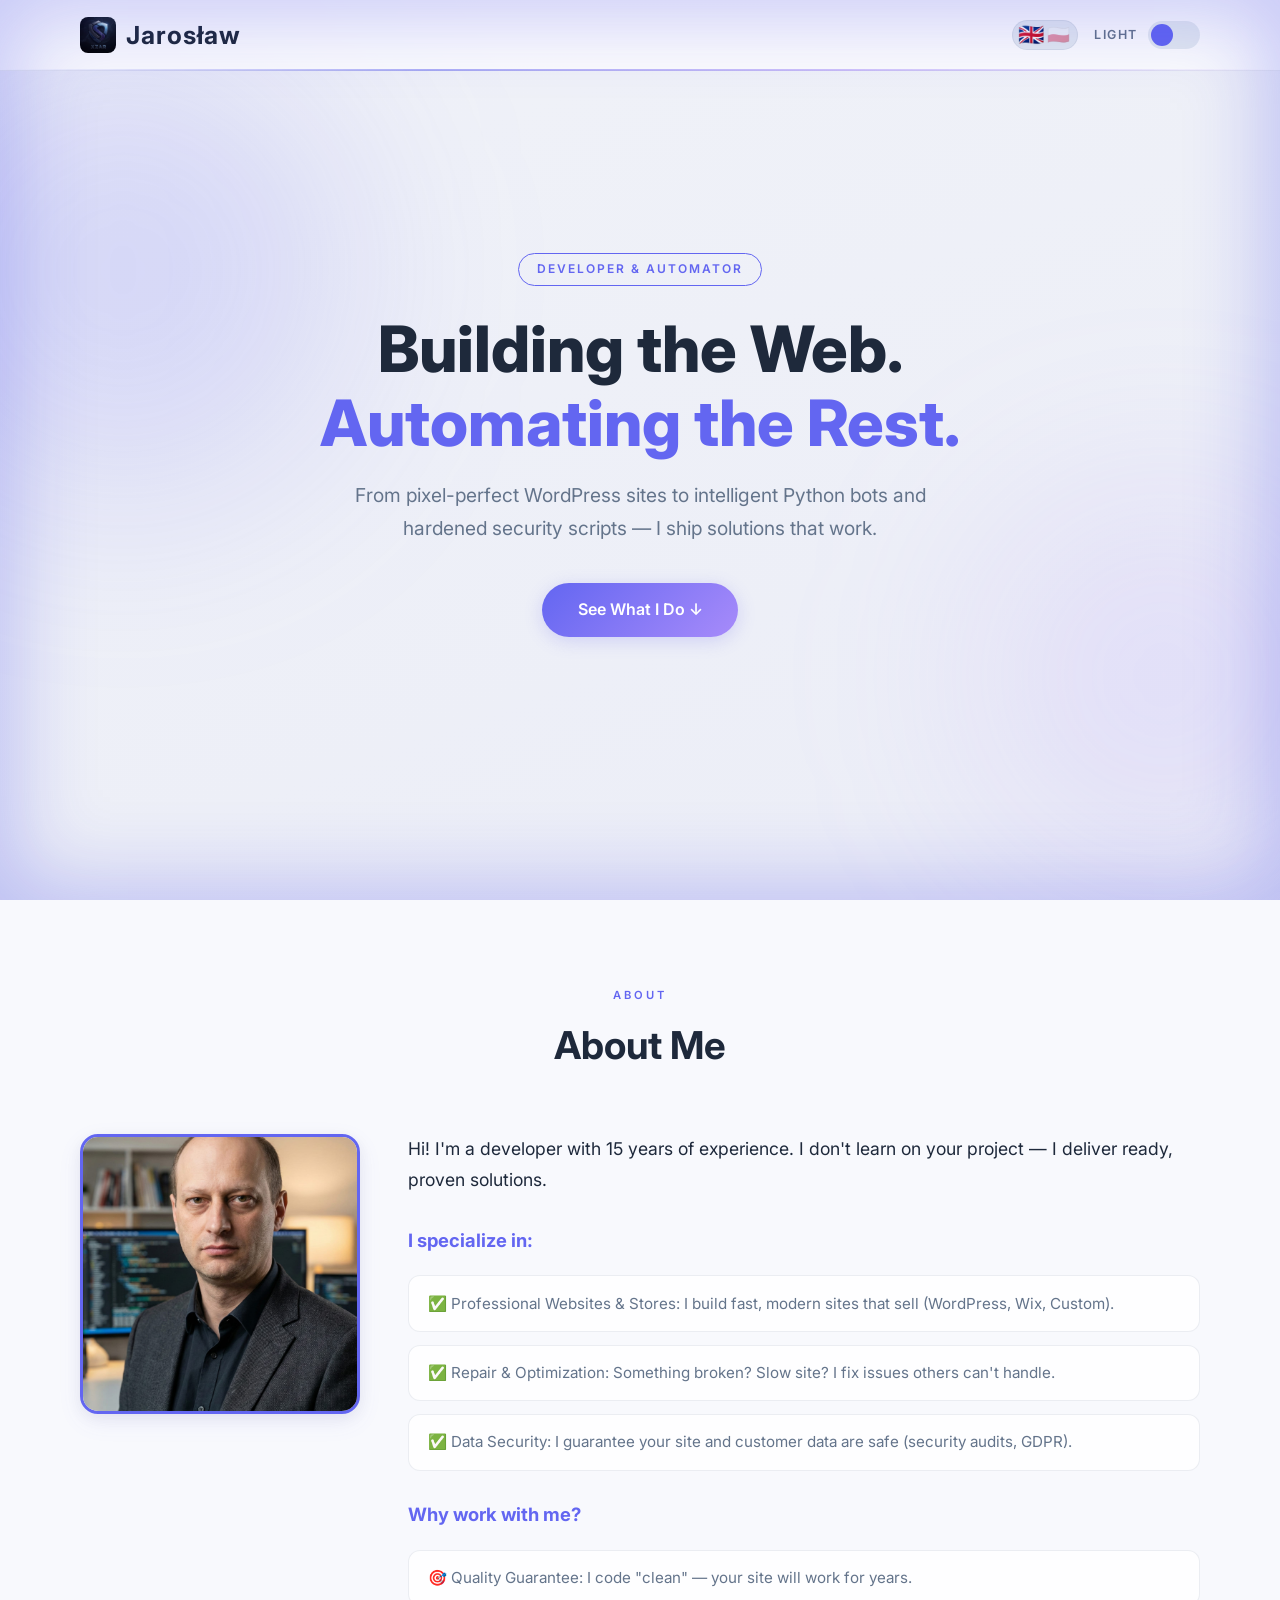
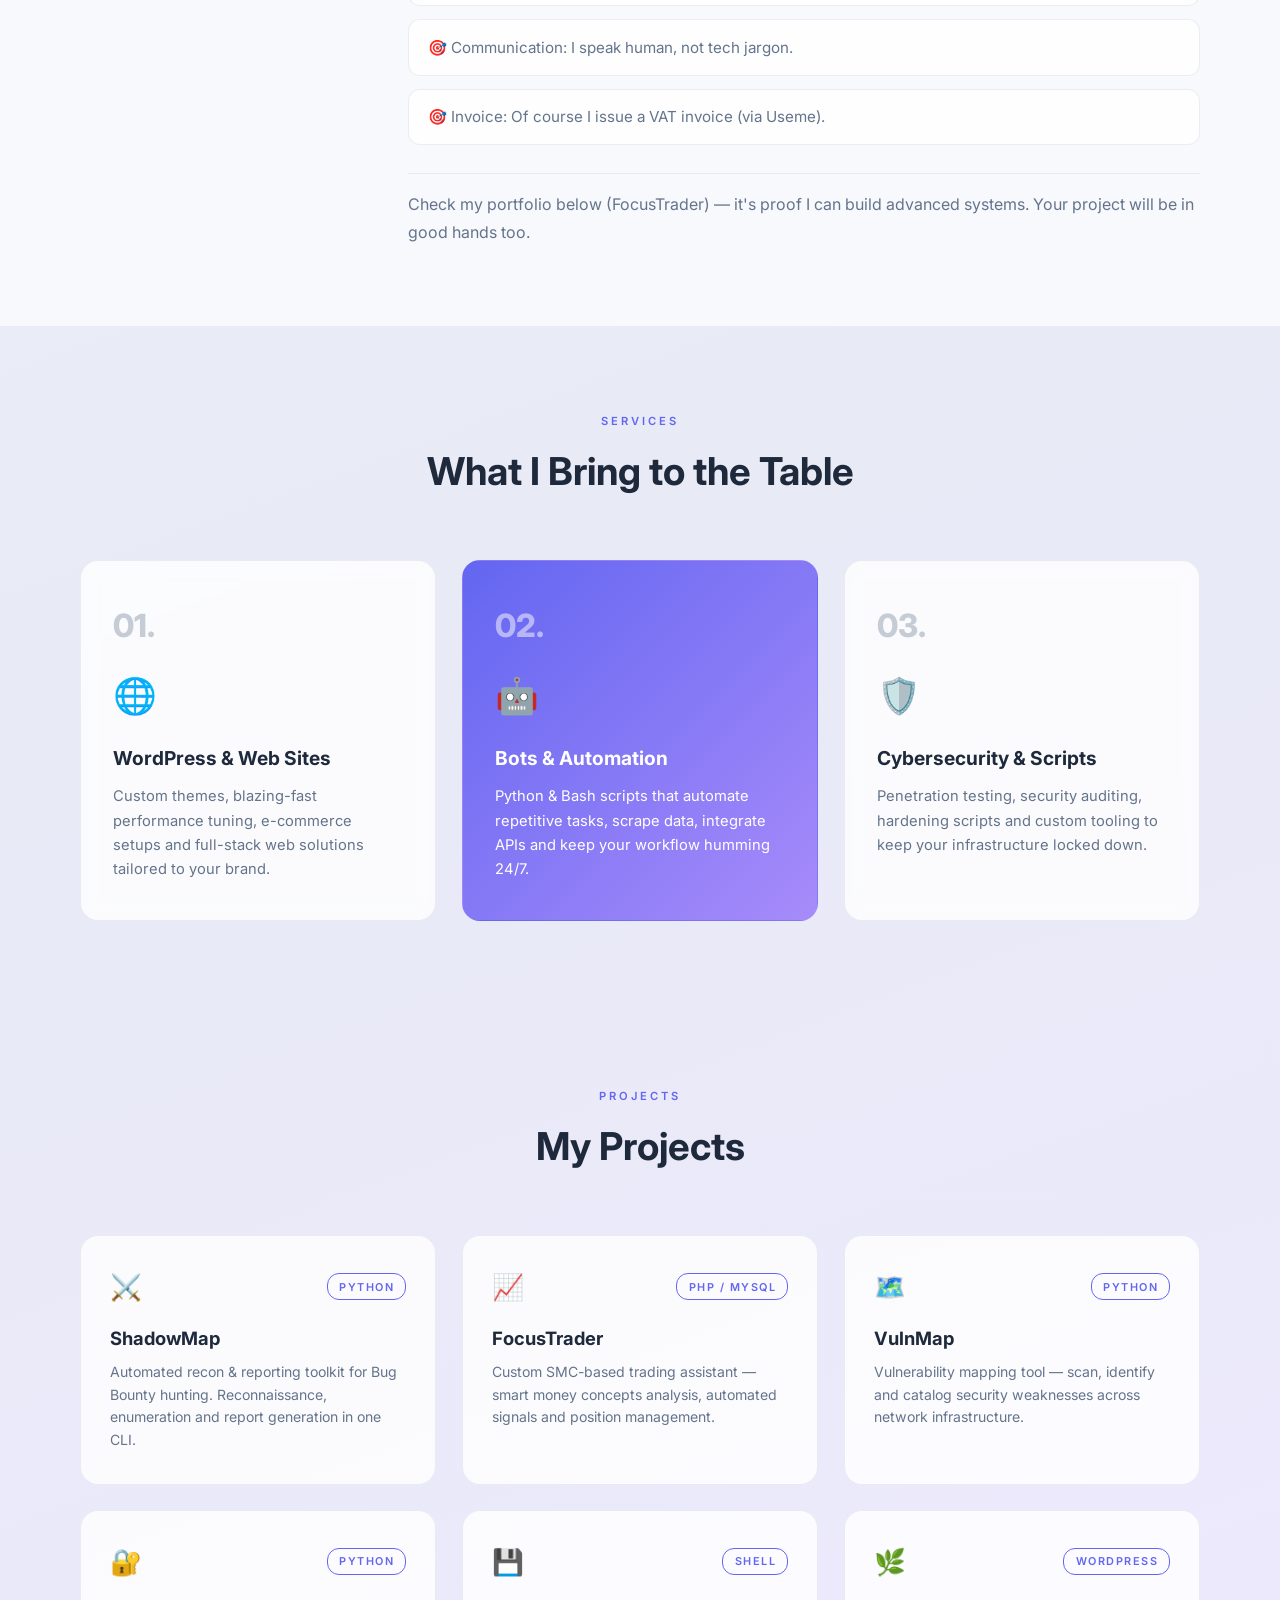
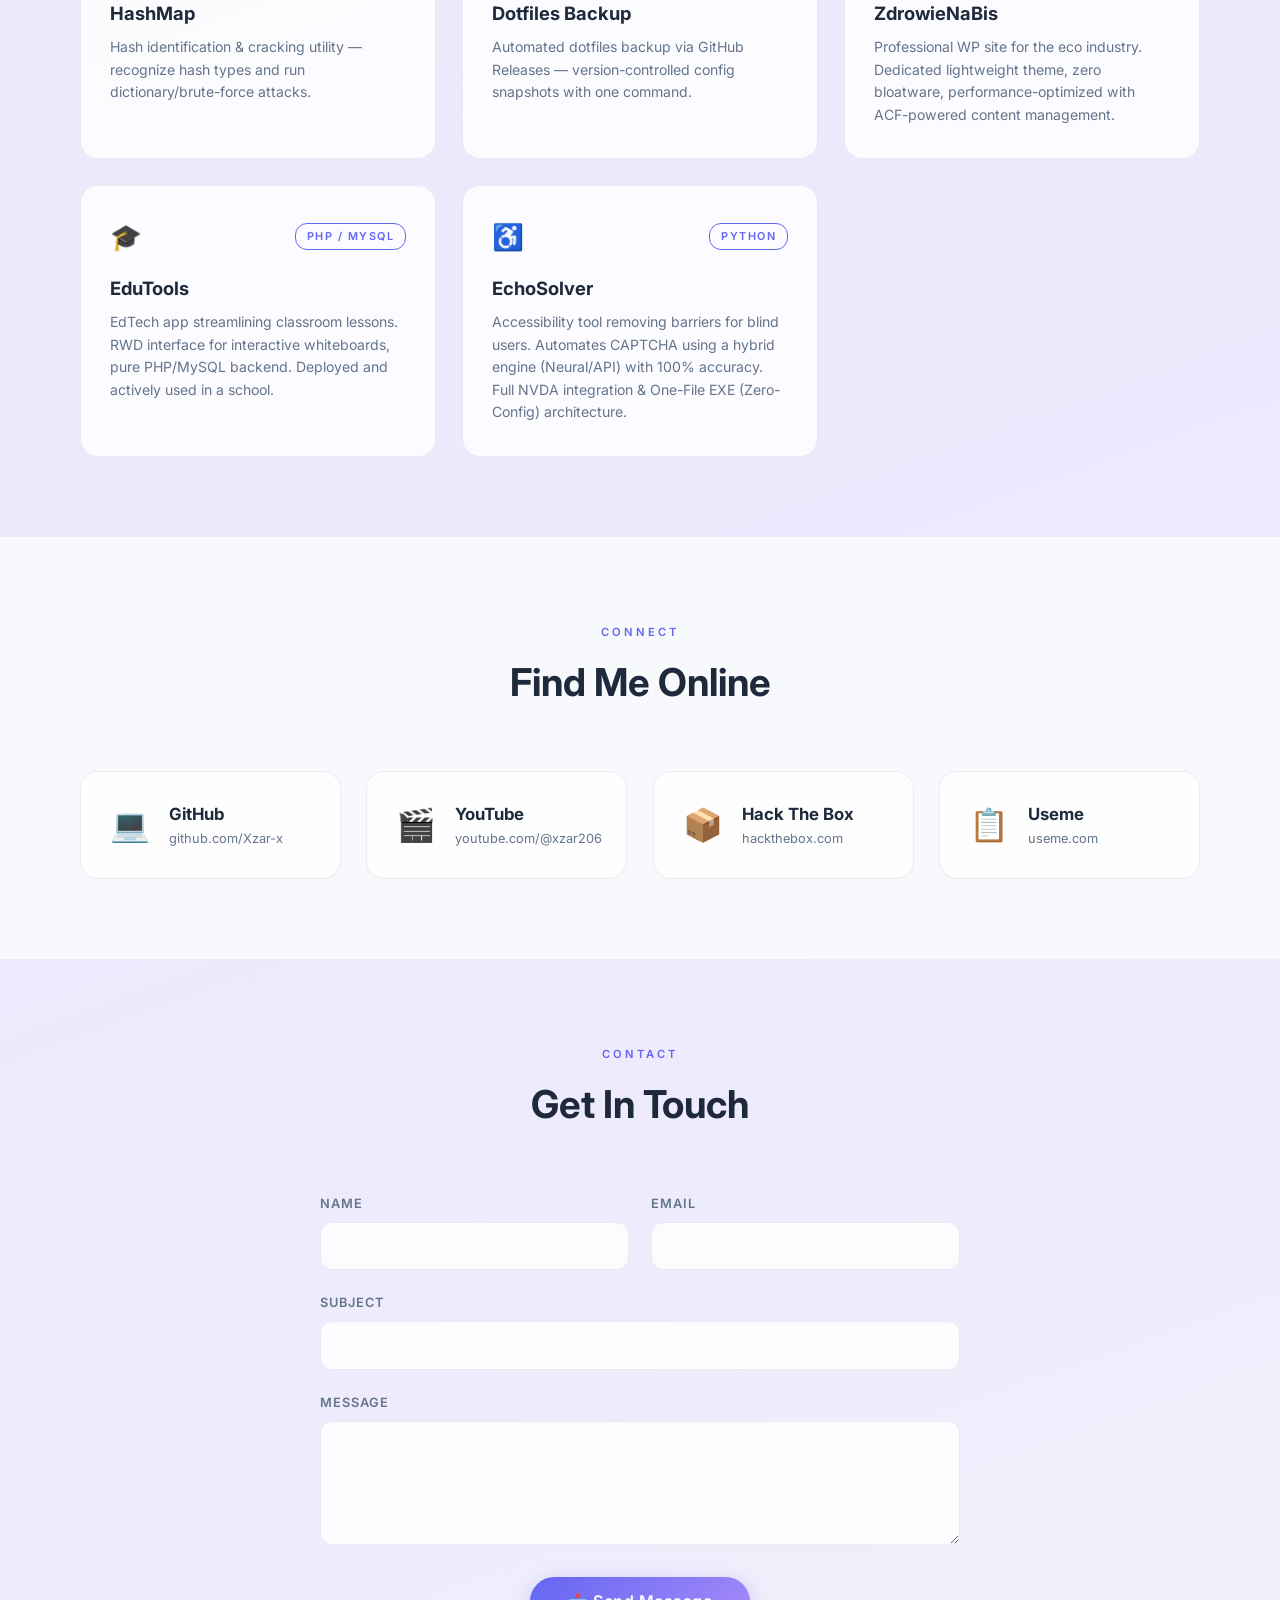
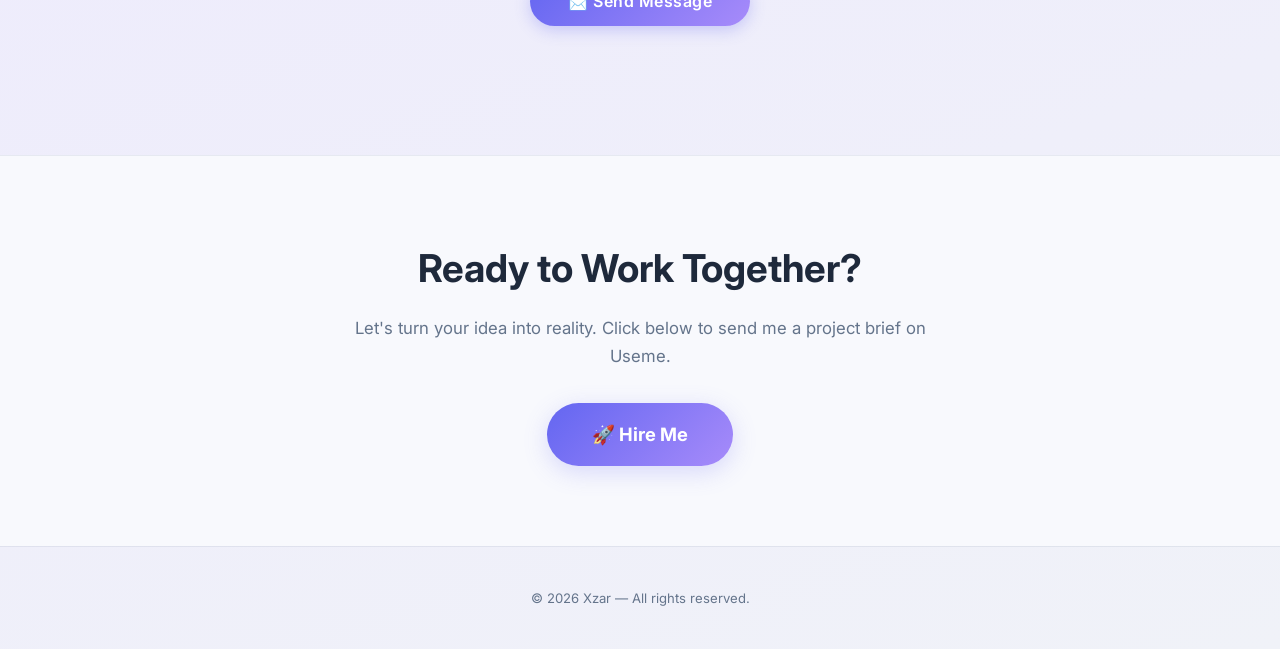
==== index.html @ 4ba055b4 "Update index.html" ====
<!DOCTYPE html>
<!--
  Xzar-x Portfolio — SEO-Optimized
  Last updated: 2026-02-16
  lang="pl" — primary audience is Polish
-->
<html lang="pl" data-theme="light" data-lang="en">

<head>
  <meta charset="UTF-8" />
  <meta name="viewport" content="width=device-width, initial-scale=1.0" />

  <!-- SEO: Unique title with keywords (< 60 chars) -->
  <title>
    Jarosław Koper | Cybersecurity · Trading SMC · GitHub
  </title>

  <!-- SEO: Meta description (< 160 chars, engaging) -->
  <meta name="description" content="Xzar-x — portfolio developera i pentestera.
      Cybersecurity, Trading SMC, automatyzacja Python
      i narzędzia HTB Hacker. Sprawdź projekty!" />

  <!-- SEO: Keywords for legacy crawlers -->
  <meta name="keywords" content="Xzar-x, GitHub, Cybersecurity,
      Trading SMC, HTB Hacker, Web Developer,
      Python, Pentesting, Bug Bounty, useme, freelancer" />

  <!-- SEO: Allow full indexing by all bots -->
  <meta name="robots" content="index, follow" />

  <!-- SEO: Author -->
  <meta name="author" content="Xzar-x" />

  <!-- SEO: Canonical URL (prevents duplicates) -->
  <link rel="canonical" href="https://xzar-x.github.io/" />

  <!-- Open Graph — Facebook / LinkedIn / Discord -->
  <meta property="og:type" content="website" />
  <meta property="og:locale" content="pl_PL" />
  <meta property="og:title" content="Xzar-x | Cybersecurity · Trading SMC" />
  <meta property="og:description" content="Portfolio developera i pentestera.
      Projekty security, boty Python i Trading SMC." />
  <meta property="og:image" content="https://xzar-x.github.io/preview.png" />
  <meta property="og:url" content="https://xzar-x.github.io/" />
  <meta property="og:site_name" content="Xzar-x Portfolio" />

  <!-- Twitter Cards -->
  <meta name="twitter:card" content="summary_large_image" />
  <meta name="twitter:title" content="Xzar-x | Cybersecurity · Trading SMC" />
  <meta name="twitter:description" content="Portfolio developera i pentestera.
      Projekty security, boty Python i Trading SMC." />
  <meta name="twitter:image" content="https://xzar-x.github.io/preview.png" />

  <!-- Favicon -->
  <link rel="icon" type="image/png" href="logo.png" />

  <!-- Stylesheet -->
  <link rel="stylesheet" href="style.css" />
</head>

<body>

  <!-- ====== HEADER ====== -->
  <header class="header" role="banner">
    <div class="container">
      <a href="#" class="logo" aria-label="Home">
        <img src="logo.png" alt="Xzar-x Logo" class="logo__img" />
        <span class="logo__text">Jarosław</span>
      </a>

      <div class="header__controls">
        <!-- Language Toggle -->
        <button class="lang-toggle" id="lang-toggle" aria-label="Switch language">
          <span class="lang-toggle__flag" data-lang-active="en">🇬🇧</span>
          <span class="lang-toggle__flag" data-lang-active="pl">🇵🇱</span>
        </button>

        <!-- Theme Toggle -->
        <div class="theme-toggle" id="theme-toggle" role="button" tabindex="0" aria-label="Toggle theme">
          <span class="theme-toggle__label">
            Trust
          </span>
          <span class="theme-toggle__track"></span>
        </div>
      </div>
    </div>
  </header>

  <!--
    SEO: <main> wraps all primary content.
    Improves accessibility & crawler comprehension.
  -->
  <main id="main-content" role="main">

    <!-- ====== HERO ====== -->
    <section class="hero" id="hero">
      <!-- background effects -->
      <div class="hero__grid" aria-hidden="true"></div>
      <div class="hero__orb hero__orb--1" aria-hidden="true"></div>
      <div class="hero__orb hero__orb--2" aria-hidden="true"></div>

      <div class="hero__content container">
        <span class="hero__badge" data-i18n="hero.badge">Developer &amp; Automator</span>

        <!--
          SEO: H1 contains target keywords.
          data-i18n handles translations.
        -->
        <h1 class="hero__title">
          <span class="glitch" data-text="Xzar-x — Cybersecurity," data-i18n="hero.title1">Xzar-x —
            Cybersecurity,</span>
          <br />
          <span class="highlight glitch" data-text="Trading SMC &amp; HTB Hacker" data-i18n="hero.title2">Trading SMC
            &amp; HTB Hacker</span>
        </h1>

        <p class="hero__subtitle" data-i18n="hero.subtitle">
          From pixel-perfect WordPress sites
          to intelligent Python bots and hardened
          security scripts — I ship solutions
          that work.
        </p>

        <a href="#services" class="hero__cta" data-i18n="hero.cta">
          See What I Do&ensp;↓
        </a>
      </div>
    </section>

    <!-- ====== ABOUT ME ====== -->
    <section class="about" id="about">
      <div class="container">
        <div class="section-heading reveal">
          <span class="section-heading__tag" data-i18n="about.tag">About</span>
          <h2 class="section-heading__title" data-i18n="about.title">O mnie</h2>
        </div>

        <div class="about__layout reveal">
          <div class="about__photo-wrapper">
            <img src="photo.jpg" alt="Xzar-x — Developer &amp; Pentester" class="about__photo" />
          </div>

          <div class="about__text">
            <p class="about__intro" data-i18n="about.intro">
              Cześć! Jestem programistą
              z 15-letnim stażem. Nie uczę się
              na Twoim zleceniu — dostarczam
              gotowe, sprawdzone rozwiązania.
            </p>

            <h3 class="about__subtitle" data-i18n="about.specLabel">Specjalizuję się w:</h3>

            <ul class="about__list">
              <li class="about__list-item reveal" data-i18n="about.spec1">
                ✅ <strong>Profesjonalne Strony
                  i Sklepy:</strong> Tworzę szybkie,
                nowoczesne witryny, które sprzedają
                (WordPress, Wix, Custom).
              </li>
              <li class="about__list-item reveal" data-i18n="about.spec2">
                ✅ <strong>Naprawa
                  i Optymalizacja:</strong> Coś nie
                działa? Strona wolno chodzi?
                Naprawiam błędy, z którymi inni
                sobie nie radzą.
              </li>
              <li class="about__list-item reveal" data-i18n="about.spec3">
                ✅ <strong>Bezpieczeństwo
                  Danych:</strong> Gwarantuję, że
                Twoja strona i dane klientów są
                bezpieczne (audyty security, RODO).
              </li>
            </ul>

            <h3 class="about__subtitle" data-i18n="about.whyLabel">Dlaczego warto współpracować?</h3>

            <ul class="about__list">
              <li class="about__list-item reveal" data-i18n="about.why1">
                🎯 <strong>Gwarancja
                  jakości:</strong> Koduję "czysto"
                — strona będzie działać latami.
              </li>
              <li class="about__list-item reveal" data-i18n="about.why2">
                🎯 <strong>Komunikacja:</strong>
                Mówię po ludzku, nie technicznym
                żargonem.
              </li>
              <li class="about__list-item reveal" data-i18n="about.why3">
                🎯 <strong>Faktura:</strong>
                Oczywiście wystawiam fakturę VAT
                (przez Useme).
              </li>
            </ul>

            <p class="about__cta-text" data-i18n="about.ctaText">
              Zobacz moje portfolio poniżej
              (FocusTrader) — to dowód, że
              potrafię budować zaawansowane
              systemy. Twój projekt też będzie
              w dobrych rękach.
            </p>
          </div>
        </div>
      </div>
    </section>

    <!-- ====== SERVICES ====== -->
    <section class="services" id="services">
      <div class="container">
        <div class="section-heading reveal">
          <span class="section-heading__tag" data-i18n="services.tag">Services</span>
          <h2 class="section-heading__title" data-i18n="services.title">What I Bring to the Table</h2>
        </div>

        <div class="services__grid">
          <!-- Card 1 -->
          <article class="service-card reveal">
            <span class="service-card__number">
              01.
            </span>
            <span class="service-card__icon" aria-hidden="true">🌐</span>
            <h3 class="service-card__title" data-i18n="services.web.title">WordPress &amp; Web Sites</h3>
            <p class="service-card__desc" data-i18n="services.web.desc">
              Custom themes, blazing-fast
              performance tuning, e-commerce
              setups and full-stack web solutions
              tailored to your brand.
            </p>
          </article>

          <!-- Card 2 -->
          <article class="service-card
              service-card--featured reveal">
            <span class="service-card__number">
              02.
            </span>
            <span class="service-card__icon" aria-hidden="true">🤖</span>
            <h3 class="service-card__title" data-i18n="services.bots.title">Bots &amp; Automation</h3>
            <p class="service-card__desc" data-i18n="services.bots.desc">
              Python &amp; Bash scripts that
              automate repetitive tasks, scrape
              data, integrate APIs and keep your
              workflow humming 24/7.
            </p>
          </article>

          <!-- Card 3 -->
          <article class="service-card reveal">
            <span class="service-card__number">
              03.
            </span>
            <span class="service-card__icon" aria-hidden="true">🛡️</span>
            <h3 class="service-card__title" data-i18n="services.sec.title">Cybersecurity &amp; Scripts</h3>
            <p class="service-card__desc" data-i18n="services.sec.desc">
              Penetration testing, security
              auditing, hardening scripts and
              custom tooling to keep your
              infrastructure locked down.
            </p>
          </article>
        </div>
      </div>
    </section>

    <!-- ====== PROJECTS ====== -->
    <section class="projects" id="projects">
      <div class="container">
        <div class="section-heading reveal">
          <span class="section-heading__tag" data-i18n="projects.tag">Projects</span>
          <h2 class="section-heading__title" data-i18n="projects.title">My Projects</h2>
        </div>

        <div class="projects__grid">
          <!-- ShadowMap -->
          <a href="https://github.com/Xzar-x/shadowmap" target="_blank" rel="noopener noreferrer"
            class="project-card reveal">
            <div class="project-card__header">
              <span class="project-card__icon" aria-hidden="true">⚔️</span>
              <span class="project-card__lang">
                Python
              </span>
            </div>
            <h3 class="project-card__title">
              ShadowMap
            </h3>
            <p class="project-card__desc" data-i18n="projects.shadowmap.desc">
              Automated recon &amp; reporting
              toolkit for Bug Bounty hunting.
              Reconnaissance, enumeration and
              report generation in one CLI.
            </p>
          </a>

          <!-- FocusTrader -->
          <a href="https://www.focustrader.pl" target="_blank" rel="noopener noreferrer" class="project-card reveal">
            <div class="project-card__header">
              <span class="project-card__icon" aria-hidden="true">📈</span>
              <span class="project-card__lang">
                PHP / MySQL
              </span>
            </div>
            <h3 class="project-card__title">
              FocusTrader
            </h3>
            <p class="project-card__desc" data-i18n="projects.focustrader.desc">
              Custom SMC-based trading assistant
              — smart money concepts analysis,
              automated signals and position
              management.
            </p>
          </a>

          <!-- VulnMap -->
          <a href="https://github.com/Xzar-x/vulnmap" target="_blank" rel="noopener noreferrer"
            class="project-card reveal">
            <div class="project-card__header">
              <span class="project-card__icon" aria-hidden="true">🗺️</span>
              <span class="project-card__lang">
                Python
              </span>
            </div>
            <h3 class="project-card__title">
              VulnMap
            </h3>
            <p class="project-card__desc" data-i18n="projects.vulnmap.desc">
              Vulnerability mapping tool — scan,
              identify and catalog security
              weaknesses across network
              infrastructure.
            </p>
          </a>

          <!-- HashMap -->
          <a href="https://github.com/Xzar-x/hashmap" target="_blank" rel="noopener noreferrer"
            class="project-card reveal">
            <div class="project-card__header">
              <span class="project-card__icon" aria-hidden="true">🔐</span>
              <span class="project-card__lang">
                Python
              </span>
            </div>
            <h3 class="project-card__title">
              HashMap
            </h3>
            <p class="project-card__desc" data-i18n="projects.hashmap.desc">
              Hash identification &amp; cracking
              utility — recognize hash types and
              run dictionary/brute-force attacks.
            </p>
          </a>

          <!-- Dotfiles Backup -->
          <a href="https://github.com/Xzar-x/github-release-dotfiles-backup" target="_blank" rel="noopener noreferrer"
            class="project-card reveal">
            <div class="project-card__header">
              <span class="project-card__icon" aria-hidden="true">💾</span>
              <span class="project-card__lang">
                Shell
              </span>
            </div>
            <h3 class="project-card__title">
              Dotfiles Backup
            </h3>
            <p class="project-card__desc" data-i18n="projects.dotfiles.desc">
              Automated dotfiles backup via
              GitHub Releases — version-controlled
              config snapshots with one command.
            </p>
          </a>

          <!-- ZdrowieNaBis -->
          <a href="https://zdrowienabis.pl" target="_blank" rel="noopener noreferrer" class="project-card reveal">
            <div class="project-card__header">
              <span class="project-card__icon" aria-hidden="true">🌿</span>
              <span class="project-card__lang">
                WordPress
              </span>
            </div>
            <h3 class="project-card__title">
              ZdrowieNaBis
            </h3>
            <p class="project-card__desc" data-i18n="projects.zdrowie.desc">
              Professional WP site for the eco
              industry. Dedicated lightweight
              theme, zero bloatware,
              performance-optimized with
              ACF-powered content management.
            </p>
          </a>

          <!-- EduTools -->
          <a href="https://edu.focustrader.pl" target="_blank" rel="noopener noreferrer" class="project-card reveal">
            <div class="project-card__header">
              <span class="project-card__icon" aria-hidden="true">🎓</span>
              <span class="project-card__lang">
                PHP / MySQL
              </span>
            </div>
            <h3 class="project-card__title">
              EduTools
            </h3>
            <p class="project-card__desc" data-i18n="projects.edutools.desc">
              EdTech app streamlining classroom
              lessons. RWD interface for
              interactive whiteboards, pure
              PHP/MySQL backend. Deployed and
              actively used in a school.
            </p>
          </a>

          <!-- EchoSolver -->
          <a href="#" class="project-card reveal">
            <div class="project-card__header">
              <span class="project-card__icon" aria-hidden="true">♿</span>
              <span class="project-card__lang">
                Python
              </span>
            </div>
            <h3 class="project-card__title">
              EchoSolver
            </h3>
            <p class="project-card__desc" data-i18n="projects.echosolver.desc">
              Accessibility tool removing
              barriers for blind users. Automates
              CAPTCHA using a hybrid engine
              (Neural/API) with 100% accuracy.
              Full NVDA integration &amp;
              One-File EXE (Zero-Config).
            </p>
          </a>
        </div>
      </div>
    </section>

    <!-- ====== LINKS / CONNECT ====== -->
    <section class="links" id="links">
      <div class="container">
        <div class="section-heading reveal">
          <span class="section-heading__tag" data-i18n="links.tag">Connect</span>
          <h2 class="section-heading__title" data-i18n="links.title">Find Me Online</h2>
        </div>

        <div class="links__grid">
          <!-- GitHub -->
          <a href="https://github.com/Xzar-x" target="_blank" rel="noopener noreferrer" class="link-card reveal">
            <span class="link-card__icon" aria-hidden="true">💻</span>
            <div class="link-card__info">
              <span class="link-card__name">
                GitHub
              </span>
              <span class="link-card__url">
                github.com/Xzar-x
              </span>
            </div>
          </a>

          <!-- YouTube -->
          <a href="https://youtube.com/@xzar206" target="_blank" rel="noopener noreferrer" class="link-card reveal">
            <span class="link-card__icon" aria-hidden="true">🎬</span>
            <div class="link-card__info">
              <span class="link-card__name">
                YouTube
              </span>
              <span class="link-card__url">
                youtube.com/@xzar206
              </span>
            </div>
          </a>

          <!-- Hack The Box -->
          <a href="https://app.hackthebox.com/public/users/1148597" target="_blank" rel="noopener noreferrer"
            class="link-card reveal">
            <span class="link-card__icon" aria-hidden="true">📦</span>
            <div class="link-card__info">
              <span class="link-card__name">
                Hack The Box
              </span>
              <span class="link-card__url">
                hackthebox.com
              </span>
            </div>
          </a>

          <!-- Useme -->
          <a href="https://useme.com/pl/roles/contractor/jarek-senior-dev,589163/" target="_blank"
            rel="noopener noreferrer" class="link-card reveal">
            <span class="link-card__icon" aria-hidden="true">📋</span>
            <div class="link-card__info">
              <span class="link-card__name">
                Useme
              </span>
              <span class="link-card__url">
                useme.com
              </span>
            </div>
          </a>
        </div>
      </div>
    </section>

    <!-- ====== CONTACT FORM ====== -->
    <section class="contact" id="contact">
      <div class="container">
        <div class="section-heading reveal">
          <span class="section-heading__tag" data-i18n="contact.tag">Contact</span>
          <h2 class="section-heading__title" data-i18n="contact.title">Get In Touch</h2>
        </div>

        <form class="contact__form reveal" id="contact-form" action="https://formspree.io/f/xeelggdp" method="POST">
          <div class="contact__row">
            <div class="contact__field">
              <label for="contact-name" data-i18n="contact.name">Name</label>
              <input type="text" id="contact-name" name="name" required autocomplete="name" />
            </div>
            <div class="contact__field">
              <label for="contact-email" data-i18n="contact.email">Email</label>
              <input type="email" id="contact-email" name="email" required autocomplete="email" />
            </div>
          </div>

          <div class="contact__field">
            <label for="contact-subject" data-i18n="contact.subject">Subject</label>
            <input type="text" id="contact-subject" name="subject" required />
          </div>

          <div class="contact__field">
            <label for="contact-message" data-i18n="contact.message">Message</label>
            <textarea id="contact-message" name="message" rows="5" required></textarea>
          </div>

          <button type="submit" class="contact__btn" data-i18n="contact.send">📩 Send Message</button>
          <p class="contact__status" id="contact-status"></p>
        </form>
      </div>
    </section>

    <!-- ====== HIRE ME CTA ====== -->
    <section class="hire" id="hire">
      <div class="container">
        <div class="hire__content reveal">
          <h2 class="hire__title glitch" data-text="" data-i18n="hire.title">Ready to Work Together?</h2>
          <p class="hire__subtitle" data-i18n="hire.subtitle">
            Let's turn your idea into reality.
            Click below to send me a project
            brief on Useme.
          </p>
          <a href="https://useme.com/pl/jobs/new/invitation/589163/" target="_blank" rel="noopener noreferrer"
            class="hire__btn" data-i18n="hire.btn">
            🚀 Hire Me
          </a>
        </div>
      </div>
    </section>

  </main>
  <!-- /main-content -->

  <!-- ====== FOOTER ====== -->
  <footer class="footer" role="contentinfo">
    <div class="container">
      <p data-i18n="footer.copy">
        &copy; 2026 Xzar &mdash;
        All rights reserved.
      </p>
    </div>
  </footer>

  <script src="script.js"></script>
</body>

</html>
---- style.css ----
/* ============================================================
   XZAR-X LANDING PAGE — PREMIUM DARK / LIGHT THEME ENGINE
   ============================================================ */

/* ---------- Google Fonts ---------- */
@import url('https://fonts.googleapis.com/css2?family=Inter:wght@400;500;600;700;800&display=swap');

/* ============================================================
   1.  DESIGN TOKENS  (CSS Custom Properties)
   ============================================================ */

/* --- Light Mode (default) --- */
:root {
  /* palette */
  --bg-primary: #f0f2f8;
  --bg-secondary: #f8f9fd;
  --bg-card: rgba(255, 255, 255, .82);
  --text-primary: #1e293b;
  --text-secondary: #64748b;
  --accent: #6366f1;
  --accent-hover: #4f46e5;
  --accent-glow: rgba(99, 102, 241, .22);
  --accent-secondary: #a78bfa;
  --border-color: rgba(148, 163, 184, .18);

  /* typography */
  --font-family: 'Inter', 'Segoe UI', sans-serif;

  /* shapes */
  --radius: 18px;
  --radius-sm: 12px;
  --radius-pill: 50px;

  /* shadows */
  --shadow-sm: 0 1px 3px rgba(0, 0, 0, .04), 0 4px 12px rgba(99, 102, 241, .06);
  --shadow-md: 0 4px 16px rgba(0, 0, 0, .06), 0 8px 24px rgba(99, 102, 241, .08);
  --shadow-lg: 0 8px 32px rgba(0, 0, 0, .08), 0 16px 48px rgba(99, 102, 241, .10);

  /* misc */
  --transition: .4s cubic-bezier(.4, 0, .2, 1);
  --header-bg: rgba(255, 255, 255, .72);
  --header-blur: 20px;
  --toggle-bg: #e2e8f0;
  --toggle-dot: #6366f1;

  /* gradients */
  --card-gradient: linear-gradient(135deg, rgba(99, 102, 241, .04), rgba(167, 139, 250, .04));
  --hero-gradient: linear-gradient(160deg, #f0f2f8 0%, #e8eaf6 40%, #ede9fe 70%, #f0f2f8 100%);
}

/* --- Dark Mode — Premium Crypto/Fintech --- */
[data-theme="dark"] {
  --bg-primary: #0b0d0f;
  --bg-secondary: #101214;
  --bg-card: #151819;
  --text-primary: #eef1f6;
  --text-secondary: #7a8494;
  --accent: #b4f82e;
  --accent-hover: #c8ff52;
  --accent-glow: rgba(180, 248, 46, .18);
  --accent-secondary: #8bc34a;
  --border-color: rgba(255, 255, 255, .06);

  --radius: 16px;
  --radius-sm: 12px;

  --shadow-sm: 0 1px 4px rgba(0, 0, 0, .3);
  --shadow-md: 0 4px 20px rgba(0, 0, 0, .35);
  --shadow-lg: 0 8px 40px rgba(0, 0, 0, .4);

  --header-bg: rgba(11, 13, 15, .85);
  --header-blur: 18px;
  --toggle-bg: #1e2224;
  --toggle-dot: #b4f82e;
}

/* ============================================================
   2.  RESET & BASE
   ============================================================ */
*,
*::before,
*::after {
  box-sizing: border-box;
  margin: 0;
  padding: 0;
}

html {
  scroll-behavior: smooth;
  font-size: 16px;
}

body {
  font-family: var(--font-family);
  background: var(--bg-primary);
  color: var(--text-primary);
  line-height: 1.7;
  transition: background var(--transition), color var(--transition);
  overflow-x: hidden;
  position: relative;
}

/* ---- Pulsating edge glow ---- */
body::after {
  content: '';
  position: fixed;
  inset: 0;
  pointer-events: none;
  z-index: 9999;
  border-radius: 0;
  box-shadow: inset 0 0 80px 15px rgba(48, 51, 230, 0.25);
  animation: edgeGlow 3s ease-in-out infinite;
  transition: box-shadow var(--transition);
}

[data-theme="dark"] body::after {
  box-shadow: inset 0 0 80px 15px rgba(180, 248, 46, .2);
  animation: edgeGlowDark 3s ease-in-out infinite;
}

@keyframes edgeGlow {

  0%,
  100% {
    box-shadow: inset 0 0 80px 15px rgba(48, 51, 230, .25);
  }

  50% {
    box-shadow: inset 0 0 120px 30px rgba(48, 51, 230, .4);
  }
}

@keyframes edgeGlowDark {

  0%,
  100% {
    box-shadow: inset 0 0 80px 15px rgba(180, 248, 46, .15);
  }

  50% {
    box-shadow: inset 0 0 120px 30px rgba(180, 248, 46, .3);
  }
}

/* Soft gradient background — light mode */
[data-theme="light"] body {
  background: var(--hero-gradient);
}

/* Subtle dot pattern overlay — dark mode */
[data-theme="dark"] body::before {
  content: '';
  position: fixed;
  inset: 0;
  pointer-events: none;
  z-index: 0;
  background-image: radial-gradient(rgba(255, 255, 255, .03) 1px, transparent 1px);
  background-size: 24px 24px;
}

a {
  color: var(--accent);
  text-decoration: none;
  transition: color .25s;
}

a:hover {
  color: var(--accent-hover);
}

img {
  max-width: 100%;
  display: block;
}

ul {
  list-style: none;
}

/* ============================================================
   3.  LAYOUT UTILITIES
   ============================================================ */
.container {
  width: min(90%, 1120px);
  margin-inline: auto;
}

section {
  padding: 5rem 0;
  position: relative;
  z-index: 1;
}

/* ============================================================
   4.  HEADER / NAV
   ============================================================ */
.header {
  position: fixed;
  top: 0;
  left: 0;
  right: 0;
  z-index: 1000;
  background: var(--header-bg);
  backdrop-filter: blur(var(--header-blur));
  -webkit-backdrop-filter: blur(var(--header-blur));
  border-bottom: 1px solid var(--border-color);
  transition: background var(--transition), border-color var(--transition);
}

/* Gradient accent line — light mode */
[data-theme="light"] .header::after {
  content: '';
  position: absolute;
  bottom: -1px;
  left: 0;
  right: 0;
  height: 2px;
  background: linear-gradient(90deg, transparent, var(--accent), var(--accent-secondary), transparent);
  opacity: .5;
}

.header .container {
  display: flex;
  align-items: center;
  justify-content: space-between;
  height: 70px;
}

/* ---- Logo ---- */
.logo {
  display: flex;
  align-items: center;
  gap: .6rem;
  font-size: 1.55rem;
  font-weight: 700;
  letter-spacing: 1px;
  color: var(--text-primary);
  transition: color var(--transition);
}

.logo__img {
  width: 36px;
  height: 36px;
  object-fit: contain;
  border-radius: 8px;
  transition: transform var(--transition);
}

.logo:hover .logo__img {
  transform: scale(1.08) rotate(-3deg);
}

/* ---- Header Controls ---- */
.header__controls {
  display: flex;
  align-items: center;
  gap: 1rem;
}

/* ---- Language Toggle ---- */
.lang-toggle {
  display: flex;
  align-items: center;
  gap: .25rem;
  background: var(--toggle-bg);
  border: 1px solid var(--border-color);
  border-radius: var(--radius-pill);
  padding: .3rem .45rem;
  cursor: pointer;
  transition: all var(--transition);
  font-size: 1.15rem;
  line-height: 1;
}

.lang-toggle:hover {
  box-shadow: var(--shadow-sm);
}

.lang-toggle__flag {
  opacity: .4;
  transition: opacity .3s, transform .3s;
  display: inline-block;
}

.lang-toggle__flag.active {
  opacity: 1;
  transform: scale(1.15);
}

/* ---- Theme Toggle ---- */
.theme-toggle {
  display: flex;
  align-items: center;
  gap: .65rem;
  cursor: pointer;
  -webkit-user-select: none;
  user-select: none;
}

.theme-toggle__label {
  font-size: .78rem;
  font-weight: 600;
  text-transform: uppercase;
  letter-spacing: 1.5px;
  color: var(--text-secondary);
  transition: color var(--transition);
}

.theme-toggle__track {
  width: 52px;
  height: 28px;
  background: var(--toggle-bg);
  border-radius: var(--radius-pill);
  position: relative;
  transition: background var(--transition);
}

.theme-toggle__track::after {
  content: '';
  position: absolute;
  width: 22px;
  height: 22px;
  top: 3px;
  left: 3px;
  border-radius: 50%;
  background: var(--toggle-dot);
  transition: transform var(--transition), background var(--transition), box-shadow var(--transition);
}

[data-theme="dark"] .theme-toggle__track::after {
  transform: translateX(24px);
  box-shadow: 0 0 8px rgba(180, 248, 46, .4);
}

/* ============================================================
   5.  HERO SECTION
   ============================================================ */
.hero {
  min-height: 100vh;
  display: flex;
  align-items: center;
  justify-content: center;
  text-align: center;
  padding-top: 70px;
  position: relative;
  overflow: hidden;
}

.hero__content {
  position: relative;
  z-index: 2;
}

.hero__badge {
  display: inline-block;
  padding: .35rem 1.1rem;
  font-size: .75rem;
  font-weight: 600;
  letter-spacing: 2px;
  text-transform: uppercase;
  border: 1px solid var(--accent);
  color: var(--accent);
  border-radius: var(--radius-pill);
  margin-bottom: 1.6rem;
  transition: all var(--transition);
}

.hero__title {
  font-size: clamp(2.2rem, 6vw, 4rem);
  font-weight: 800;
  line-height: 1.15;
  margin-bottom: 1.25rem;
  transition: all var(--transition);
}

.hero__title .highlight {
  color: var(--accent);
}

.hero__subtitle {
  font-size: clamp(1rem, 2.5vw, 1.2rem);
  color: var(--text-secondary);
  max-width: 600px;
  margin-inline: auto;
  margin-bottom: 2.4rem;
  transition: color var(--transition);
}

.hero__cta {
  display: inline-flex;
  align-items: center;
  gap: .5rem;
  padding: .85rem 2.2rem;
  font-size: 1rem;
  font-weight: 600;
  font-family: var(--font-family);
  color: #fff;
  background: linear-gradient(135deg, var(--accent), var(--accent-secondary, var(--accent)));
  border: none;
  border-radius: var(--radius-pill);
  cursor: pointer;
  transition: all var(--transition);
  box-shadow: 0 4px 18px var(--accent-glow);
}

.hero__cta:hover {
  transform: translateY(-2px);
  box-shadow: 0 6px 28px var(--accent-glow);
  color: #fff;
}

[data-theme="dark"] .hero__cta {
  color: #0b0d0f;
  background: var(--accent);
  box-shadow: 0 4px 24px rgba(180, 248, 46, .25);
}

[data-theme="dark"] .hero__cta:hover {
  background: var(--accent-hover);
  box-shadow: 0 6px 32px rgba(180, 248, 46, .35);
  color: #0b0d0f;
}

/* Animated grid background — dark mode */
.hero__grid {
  position: absolute;
  inset: 0;
  z-index: 0;
  overflow: hidden;
  opacity: 0;
  transition: opacity var(--transition);
}

[data-theme="dark"] .hero__grid {
  opacity: 1;
}

.hero__grid::before {
  content: '';
  position: absolute;
  inset: -50%;
  background-image:
    linear-gradient(rgba(180, 248, 46, .03) 1px, transparent 1px),
    linear-gradient(90deg, rgba(180, 248, 46, .03) 1px, transparent 1px);
  background-size: 80px 80px;
  animation: gridMove 30s linear infinite;
}

@keyframes gridMove {
  to {
    transform: translate(80px, 80px);
  }
}

/* floating orbs */
.hero__orb {
  position: absolute;
  border-radius: 50%;
  filter: blur(100px);
  z-index: 0;
  transition: opacity var(--transition);
}

.hero__orb--1 {
  width: 450px;
  height: 450px;
  background: rgba(99, 102, 241, .18);
  top: 5%;
  left: -8%;
  animation: orbFloat1 8s ease-in-out infinite;
}

.hero__orb--2 {
  width: 360px;
  height: 360px;
  background: rgba(167, 139, 250, .16);
  bottom: 5%;
  right: -5%;
  animation: orbFloat2 10s ease-in-out infinite;
}

@keyframes orbFloat1 {

  0%,
  100% {
    transform: translate(0, 0);
  }

  50% {
    transform: translate(30px, -20px);
  }
}

@keyframes orbFloat2 {

  0%,
  100% {
    transform: translate(0, 0);
  }

  50% {
    transform: translate(-25px, 15px);
  }
}

[data-theme="dark"] .hero__orb--1 {
  background: rgba(180, 248, 46, .06);
}

[data-theme="dark"] .hero__orb--2 {
  background: rgba(180, 248, 46, .04);
}

/* ============================================================
   5b. ABOUT ME SECTION
   ============================================================ */
.about {
  background: var(--bg-secondary);
  transition: background var(--transition);
}

.about__layout {
  display: grid;
  grid-template-columns: 280px 1fr;
  gap: 3rem;
  align-items: start;
}

.about__photo-wrapper {
  position: sticky;
  top: 100px;
}

.about__photo {
  width: 100%;
  aspect-ratio: 1;
  object-fit: cover;
  border-radius: var(--radius);
  border: 3px solid var(--accent);
  box-shadow: var(--shadow-md);
  transition: all var(--transition);
}

.about__photo:hover {
  transform: scale(1.03);
  box-shadow: var(--shadow-lg);
}

.about__text {
  display: flex;
  flex-direction: column;
  gap: 1.2rem;
}

.about__intro {
  font-size: 1.1rem;
  line-height: 1.75;
  color: var(--text-primary);
  transition: color var(--transition);
}

.about__subtitle {
  font-size: 1.15rem;
  font-weight: 700;
  color: var(--accent);
  margin-top: .6rem;
  transition: color var(--transition);
}

.about__list {
  display: flex;
  flex-direction: column;
  gap: .8rem;
  list-style: none;
}

.about__list-item {
  font-size: .95rem;
  line-height: 1.7;
  color: var(--text-secondary);
  padding: .9rem 1.2rem;
  background: var(--bg-card);
  border: 1px solid var(--border-color);
  border-radius: var(--radius-sm);
  transition: all var(--transition);
}

.about__list-item:hover {
  border-color: var(--accent);
  transform: translateX(4px);
}

.about__list-item strong {
  color: var(--text-primary);
  transition: color var(--transition);
}

.about__cta-text {
  font-size: 1rem;
  line-height: 1.75;
  color: var(--text-secondary);
  margin-top: .5rem;
  padding-top: 1rem;
  border-top: 1px solid var(--border-color);
  transition: all var(--transition);
}

@media (max-width: 768px) {
  .about__layout {
    grid-template-columns: 1fr;
    gap: 2rem;
  }

  .about__photo-wrapper {
    position: static;
    max-width: 220px;
    margin-inline: auto;
  }
}

/* ============================================================
   6.  SECTION HEADING (shared)
   ============================================================ */
.section-heading {
  text-align: center;
  margin-bottom: 3.5rem;
}

.section-heading__tag {
  display: inline-block;
  font-size: .7rem;
  font-weight: 600;
  letter-spacing: 3px;
  text-transform: uppercase;
  color: var(--accent);
  margin-bottom: .5rem;
  transition: color var(--transition);
}

.section-heading__title {
  font-size: clamp(1.6rem, 4vw, 2.4rem);
  font-weight: 700;
  transition: all var(--transition);
}

/* ============================================================
   7.  SERVICES SECTION
   ============================================================ */
.services__grid {
  display: grid;
  grid-template-columns: repeat(auto-fit, minmax(300px, 1fr));
  gap: 1.6rem;
}

.service-card {
  background: var(--bg-card);
  border: 1px solid var(--border-color);
  border-radius: var(--radius);
  padding: 2.4rem 2rem;
  transition: all var(--transition);
  position: relative;
  overflow: hidden;
  backdrop-filter: blur(8px);
  -webkit-backdrop-filter: blur(8px);
}

.service-card:hover {
  transform: translateY(-5px);
  box-shadow: var(--shadow-lg);
}

[data-theme="dark"] .service-card:hover {
  border-color: rgba(180, 248, 46, .15);
}

/* Numbered label */
.service-card__number {
  display: block;
  font-size: 2rem;
  font-weight: 800;
  color: var(--text-secondary);
  opacity: .35;
  margin-bottom: .8rem;
  transition: all var(--transition);
}

[data-theme="dark"] .service-card__number {
  opacity: .5;
}

/* Featured card (green background in dark mode) */
[data-theme="dark"] .service-card--featured {
  background: var(--accent);
  border-color: var(--accent);
}

[data-theme="dark"] .service-card--featured .service-card__number,
[data-theme="dark"] .service-card--featured .service-card__title,
[data-theme="dark"] .service-card--featured .service-card__desc {
  color: #0b0d0f;
}

[data-theme="dark"] .service-card--featured .service-card__number {
  opacity: .4;
}

[data-theme="dark"] .service-card--featured .service-card__icon {
  filter: none;
}

[data-theme="dark"] .service-card--featured:hover {
  background: var(--accent-hover);
  border-color: var(--accent-hover);
}

/* Light mode featured — accent-tinted */
[data-theme="light"] .service-card--featured {
  background: linear-gradient(135deg, var(--accent), var(--accent-secondary));
  border-color: transparent;
}

[data-theme="light"] .service-card--featured .service-card__number,
[data-theme="light"] .service-card--featured .service-card__title,
[data-theme="light"] .service-card--featured .service-card__desc {
  color: #fff;
}

[data-theme="light"] .service-card--featured .service-card__number {
  opacity: .5;
}

.service-card__icon {
  font-size: 2.2rem;
  margin-bottom: 1rem;
  display: inline-block;
  transition: filter var(--transition);
}

.service-card__title {
  font-size: 1.2rem;
  font-weight: 700;
  margin-bottom: .6rem;
  transition: all var(--transition);
}

.service-card__desc {
  font-size: .92rem;
  color: var(--text-secondary);
  line-height: 1.65;
  transition: color var(--transition);
}

/* ============================================================
   8.  LINKS / CONNECT SECTION
   ============================================================ */
.links {
  background: var(--bg-secondary);
  transition: background var(--transition);
}

.links__grid {
  display: grid;
  grid-template-columns: repeat(auto-fit, minmax(260px, 1fr));
  gap: 1.6rem;
}

.link-card {
  display: flex;
  align-items: center;
  gap: 1.2rem;
  padding: 1.6rem 1.8rem;
  background: var(--bg-card);
  border: 1px solid var(--border-color);
  border-radius: var(--radius);
  text-decoration: none;
  color: var(--text-primary);
  transition: all var(--transition);
}

.link-card:hover {
  transform: translateY(-4px);
  box-shadow: var(--shadow-md);
  color: var(--accent);
}

[data-theme="dark"] .link-card:hover {
  border-color: rgba(180, 248, 46, .15);
}

.link-card__icon {
  font-size: 2rem;
  flex-shrink: 0;
}

.link-card__info {
  display: flex;
  flex-direction: column;
}

.link-card__name {
  font-weight: 700;
  font-size: 1.05rem;
}

.link-card__url {
  font-size: .8rem;
  color: var(--text-secondary);
  transition: color var(--transition);
  overflow: hidden;
  text-overflow: ellipsis;
  white-space: nowrap;
  max-width: 180px;
}

/* ============================================================
   8b. PROJECTS SECTION
   ============================================================ */
.projects__grid {
  display: grid;
  grid-template-columns: repeat(auto-fit, minmax(300px, 1fr));
  gap: 1.6rem;
}

.project-card {
  display: block;
  background: var(--bg-card);
  border: 1px solid var(--border-color);
  border-radius: var(--radius);
  padding: 1.8rem 1.8rem 2rem;
  text-decoration: none;
  color: var(--text-primary);
  transition: all var(--transition);
  position: relative;
  overflow: hidden;
}

.project-card::before {
  content: '';
  position: absolute;
  bottom: 0;
  left: 0;
  right: 0;
  height: 3px;
  background: linear-gradient(90deg, var(--accent), var(--accent-secondary));
  transform: scaleX(0);
  transform-origin: left;
  transition: transform .4s ease;
}

.project-card:hover::before {
  transform: scaleX(1);
}

.project-card:hover {
  transform: translateY(-5px);
  box-shadow: var(--shadow-lg);
  color: var(--text-primary);
}

[data-theme="dark"] .project-card:hover {
  border-color: rgba(180, 248, 46, .15);
}

.project-card__header {
  display: flex;
  align-items: center;
  justify-content: space-between;
  margin-bottom: .9rem;
}

.project-card__icon {
  font-size: 1.6rem;
  transition: filter var(--transition);
}

.project-card__lang {
  font-size: .68rem;
  font-weight: 600;
  letter-spacing: 1.5px;
  text-transform: uppercase;
  padding: .2rem .7rem;
  border: 1px solid var(--accent);
  color: var(--accent);
  border-radius: var(--radius-sm);
  transition: all var(--transition);
}

.project-card__title {
  font-size: 1.15rem;
  font-weight: 700;
  margin-bottom: .45rem;
  transition: all var(--transition);
}

.project-card__desc {
  font-size: .88rem;
  color: var(--text-secondary);
  line-height: 1.6;
  transition: color var(--transition);
}

/* ============================================================
   8c. HIRE ME CTA
   ============================================================ */
.hire {
  text-align: center;
  background: var(--bg-secondary);
  transition: background var(--transition);
  border-top: 1px solid var(--border-color);
}

.hire__content {
  max-width: 620px;
  margin-inline: auto;
}

.hire__title {
  font-size: clamp(1.6rem, 4vw, 2.4rem);
  font-weight: 700;
  margin-bottom: .8rem;
  transition: all var(--transition);
}

.hire__subtitle {
  color: var(--text-secondary);
  font-size: 1.05rem;
  margin-bottom: 2rem;
  transition: color var(--transition);
}

.hire__btn {
  display: inline-flex;
  align-items: center;
  gap: .5rem;
  padding: 1rem 2.8rem;
  font-size: 1.15rem;
  font-weight: 700;
  font-family: var(--font-family);
  color: #fff;
  background: linear-gradient(135deg, var(--accent), var(--accent-secondary));
  border: none;
  border-radius: var(--radius-pill);
  text-decoration: none;
  cursor: pointer;
  transition: all var(--transition);
  box-shadow: 0 6px 24px var(--accent-glow);
}

.hire__btn:hover {
  transform: translateY(-3px) scale(1.03);
  box-shadow: 0 10px 36px var(--accent-glow);
  color: #fff;
}

[data-theme="dark"] .hire__btn {
  background: var(--accent);
  color: #0b0d0f;
  box-shadow: 0 4px 24px rgba(180, 248, 46, .25);
}

[data-theme="dark"] .hire__btn:hover {
  background: var(--accent-hover);
  color: #0b0d0f;
  box-shadow: 0 6px 32px rgba(180, 248, 46, .35);
}

/* ============================================================
   CONTACT FORM
   ============================================================ */
.contact {
  padding: 5rem 0;
}

.contact__form {
  max-width: 640px;
  margin: 0 auto;
  display: flex;
  flex-direction: column;
  gap: 1.4rem;
}

.contact__row {
  display: grid;
  grid-template-columns: 1fr 1fr;
  gap: 1.4rem;
}

@media (max-width: 600px) {
  .contact__row {
    grid-template-columns: 1fr;
  }
}

.contact__field {
  display: flex;
  flex-direction: column;
  gap: .45rem;
}

.contact__field label {
  font-size: .8rem;
  font-weight: 600;
  letter-spacing: 1px;
  text-transform: uppercase;
  color: var(--text-secondary);
}

.contact__field input,
.contact__field textarea {
  width: 100%;
  padding: .85rem 1.1rem;
  font-family: var(--font-family);
  font-size: .95rem;
  color: var(--text-primary);
  background: var(--bg-card);
  border: 1px solid var(--border-color);
  border-radius: var(--radius-sm);
  outline: none;
  transition: border-color var(--transition), box-shadow var(--transition), background var(--transition);
  backdrop-filter: blur(8px);
  -webkit-backdrop-filter: blur(8px);
}

.contact__field input:focus,
.contact__field textarea:focus {
  border-color: var(--accent);
  box-shadow: 0 0 0 3px var(--accent-glow);
}

[data-theme="dark"] .contact__field input,
[data-theme="dark"] .contact__field textarea {
  background: rgba(255, 255, 255, .04);
  border-color: rgba(255, 255, 255, .08);
}

[data-theme="dark"] .contact__field input:focus,
[data-theme="dark"] .contact__field textarea:focus {
  border-color: var(--accent);
  box-shadow: 0 0 0 3px rgba(180, 248, 46, .12);
}

.contact__field textarea {
  resize: vertical;
  min-height: 120px;
}

.contact__btn {
  align-self: center;
  display: inline-flex;
  align-items: center;
  gap: .5rem;
  padding: .9rem 2.4rem;
  font-family: var(--font-family);
  font-size: 1rem;
  font-weight: 600;
  letter-spacing: .5px;
  border: none;
  border-radius: var(--radius-pill);
  cursor: pointer;
  transition: all var(--transition);
  margin-top: .6rem;
}

[data-theme="light"] .contact__btn {
  background: linear-gradient(135deg, var(--accent), var(--accent-secondary));
  color: #fff;
  box-shadow: 0 4px 16px rgba(99, 102, 241, .3);
}

[data-theme="light"] .contact__btn:hover {
  transform: translateY(-2px);
  box-shadow: 0 6px 24px rgba(99, 102, 241, .4);
}

[data-theme="dark"] .contact__btn {
  background: var(--accent);
  color: #0b0d0f;
  box-shadow: 0 4px 16px rgba(180, 248, 46, .2);
}

[data-theme="dark"] .contact__btn:hover {
  transform: translateY(-2px);
  background: var(--accent-hover);
  box-shadow: 0 6px 24px rgba(180, 248, 46, .3);
}

.contact__status {
  text-align: center;
  font-size: .9rem;
  font-weight: 500;
  min-height: 1.4em;
  margin-top: .4rem;
  transition: color var(--transition);
}

.contact__status--ok {
  color: #22c55e;
}

.contact__status--err {
  color: #ef4444;
}

.contact__btn:disabled {
  opacity: .6;
  cursor: not-allowed;
  transform: none !important;
}

/* ============================================================
   9.  FOOTER
   ============================================================ */
.footer {
  text-align: center;
  padding: 2.5rem 0;
  font-size: .82rem;
  color: var(--text-secondary);
  border-top: 1px solid var(--border-color);
  transition: all var(--transition);
}

/* ============================================================
   10. GLITCH EFFECT (kept subtle — light & dark)
   ============================================================ */
.glitch {
  position: relative;
  display: inline-block;
}

/* Glitch pseudo-elements — hidden by default, no longer used */
.glitch::before,
.glitch::after {
  display: none;
}

/* ============================================================
   11. SCROLL REVEAL (JS-driven)
   ============================================================ */
.reveal {
  opacity: 0;
  transform: translateY(32px);
  transition: opacity .7s ease, transform .7s ease;
}

.reveal.visible {
  opacity: 1;
  transform: translateY(0);
}

/* ============================================================
   12. RESPONSIVE BREAKPOINTS
   ============================================================ */
@media (max-width: 768px) {
  section {
    padding: 3.5rem 0;
  }

  .hero__title {
    font-size: clamp(1.8rem, 7vw, 2.6rem);
  }

  .services__grid {
    grid-template-columns: 1fr;
  }

  .projects__grid {
    grid-template-columns: 1fr;
  }

  .links__grid {
    grid-template-columns: 1fr;
  }

  .header .container {
    height: 60px;
  }

  .header__controls {
    gap: .6rem;
  }

  .hero {
    padding-top: 60px;
  }
}

@media (max-width: 480px) {
  .hero__cta {
    width: 100%;
    justify-content: center;
  }

  .service-card {
    padding: 1.8rem 1.4rem;
  }

  .hire__btn {
    width: 100%;
    justify-content: center;
  }
}
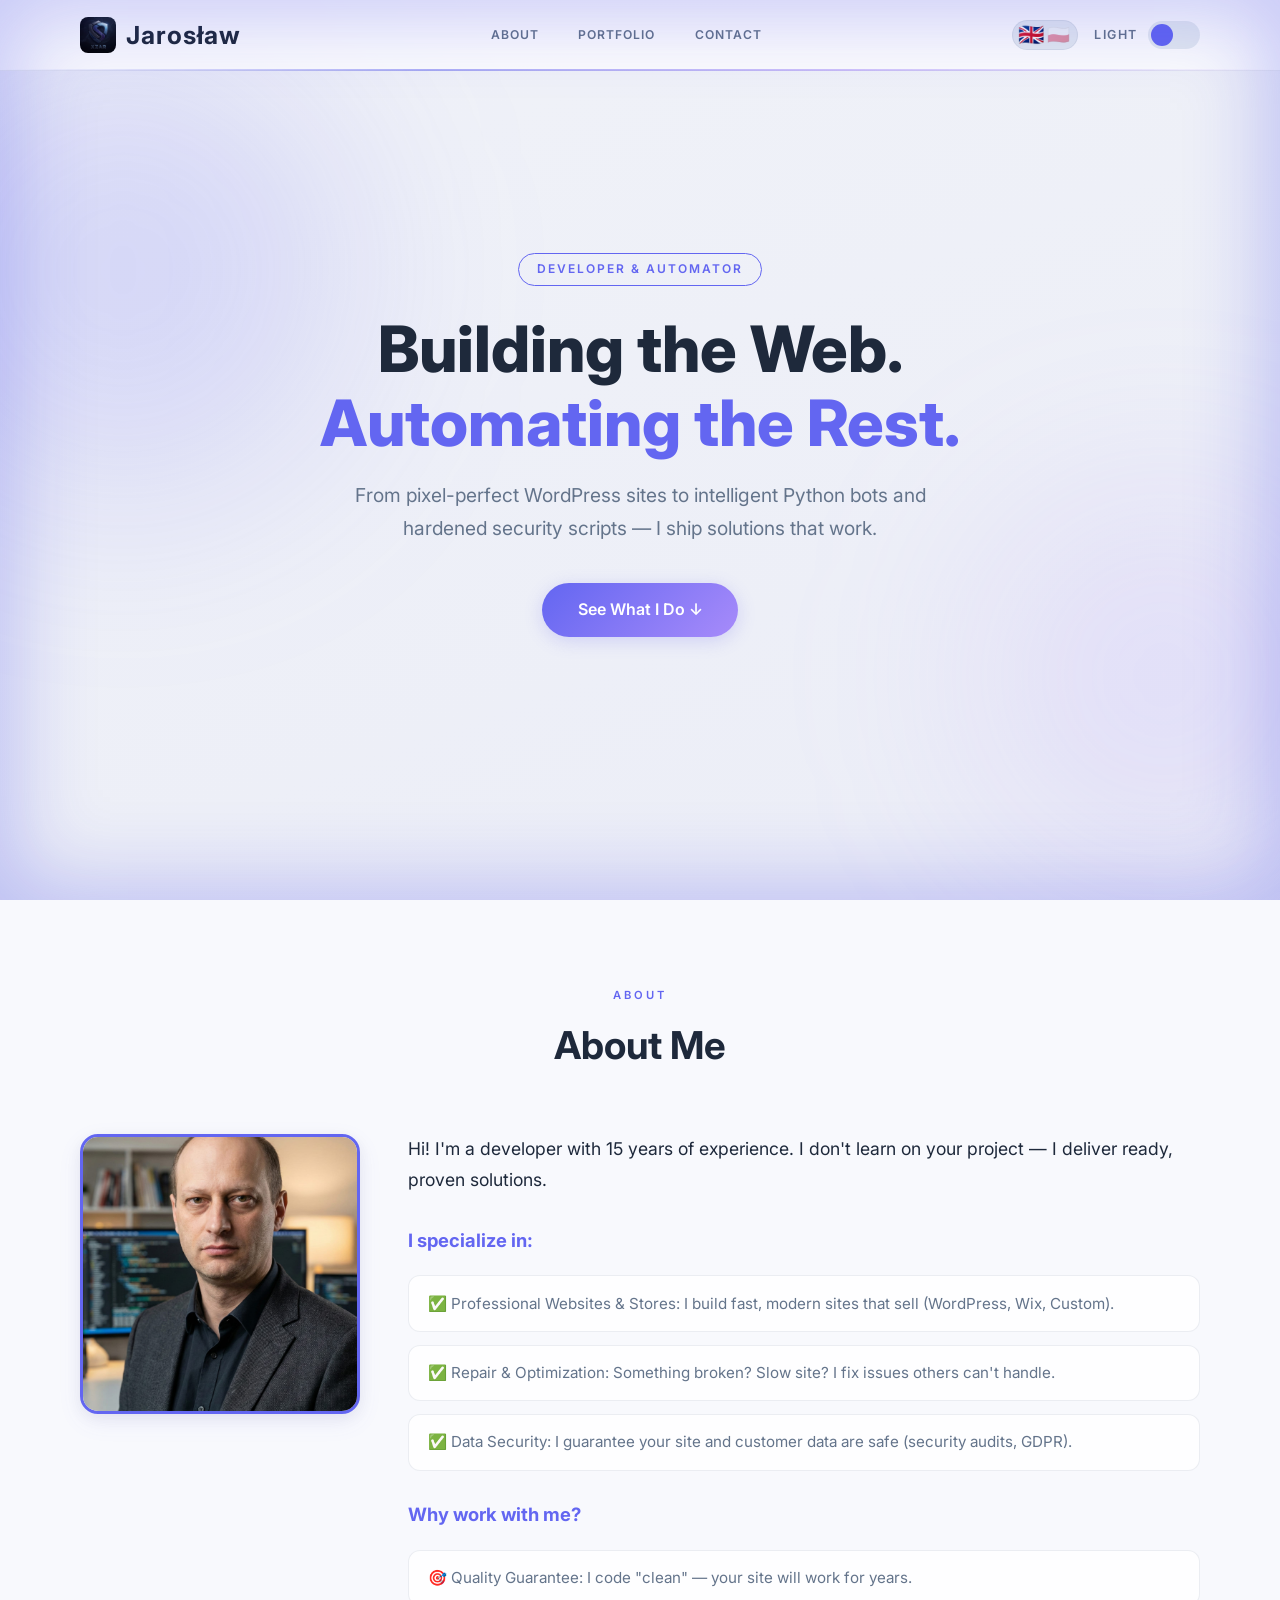
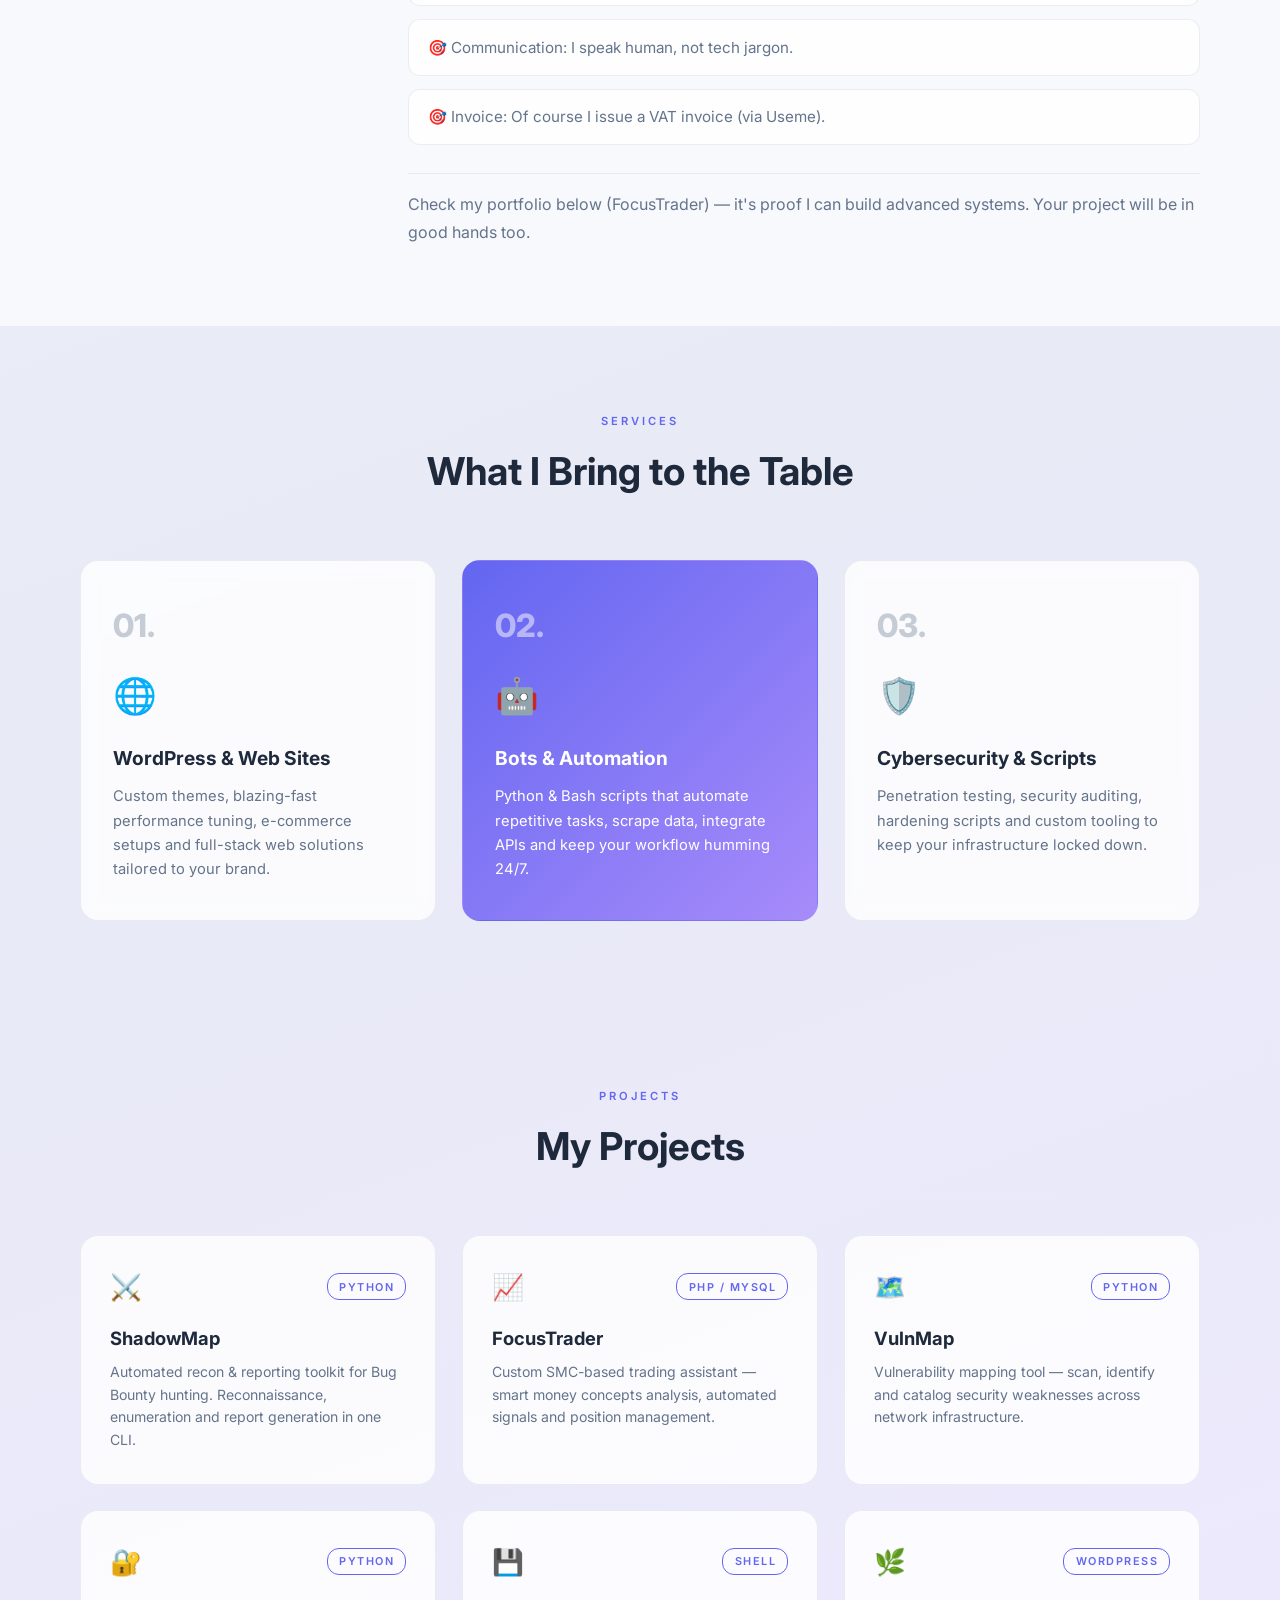
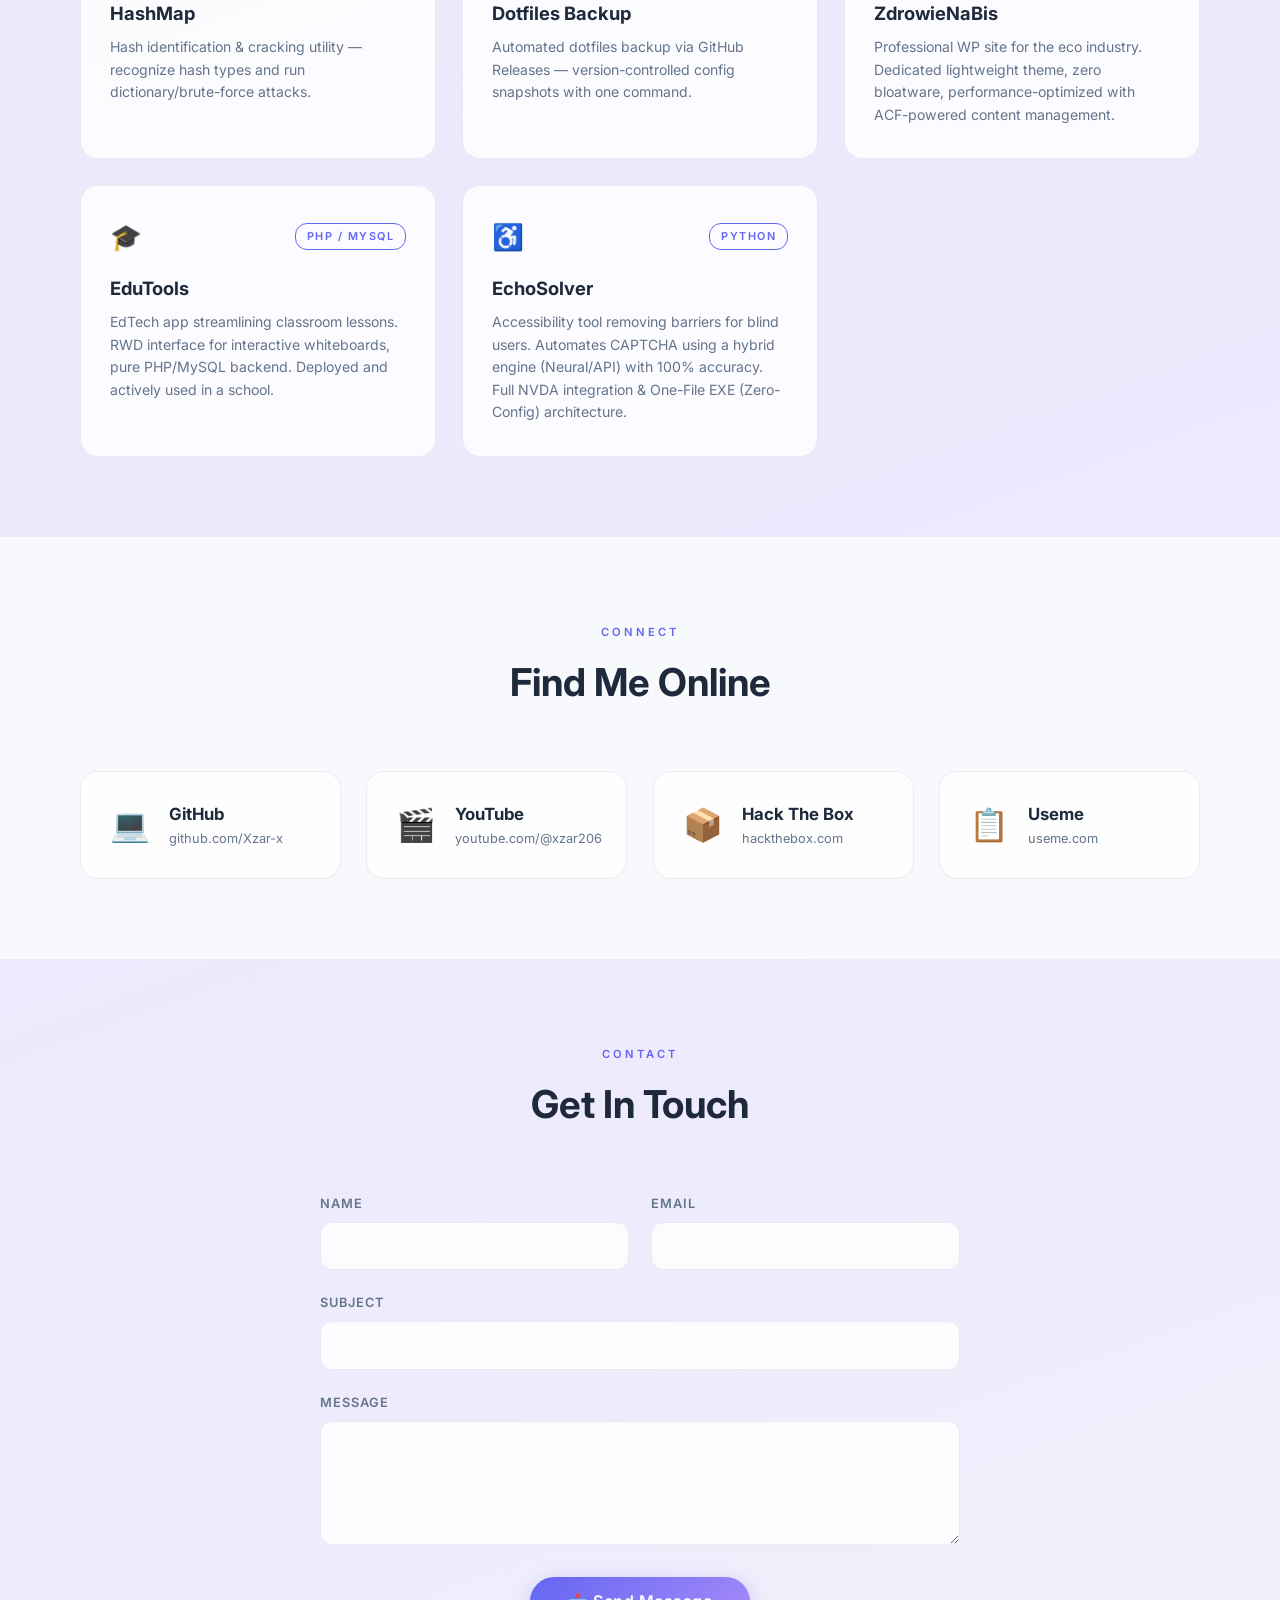
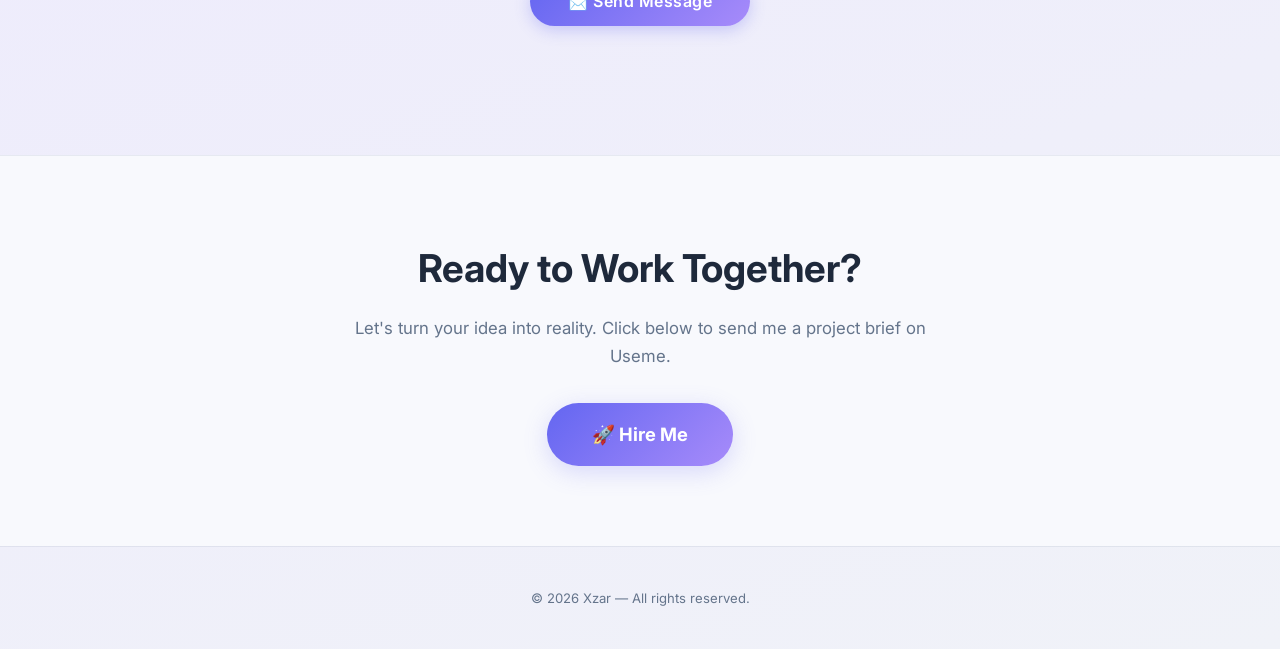
==== commit 51f91473: "dodanie menu" ====
--- a/index.html
+++ b/index.html
@@ -67,6 +67,43 @@
         <img src="logo.png" alt="Xzar-x Logo" class="logo__img" />
         <span class="logo__text">Jarosław</span>
       </a>
+
+      <!-- Main Navigation -->
+      <nav class="nav" id="main-nav" aria-label="Main navigation">
+        <button
+          class="nav__hamburger"
+          id="nav-hamburger"
+          aria-label="Toggle menu"
+          aria-expanded="false"
+        >
+          <span class="nav__hamburger-bar"></span>
+          <span class="nav__hamburger-bar"></span>
+          <span class="nav__hamburger-bar"></span>
+        </button>
+        <ul class="nav__list" id="nav-list">
+          <li class="nav__item">
+            <a
+              href="#about"
+              class="nav__link"
+              data-i18n="nav.about"
+            >O mnie</a>
+          </li>
+          <li class="nav__item">
+            <a
+              href="#projects"
+              class="nav__link"
+              data-i18n="nav.portfolio"
+            >Portfolio</a>
+          </li>
+          <li class="nav__item">
+            <a
+              href="#contact"
+              class="nav__link"
+              data-i18n="nav.contact"
+            >Kontakt</a>
+          </li>
+        </ul>
+      </nav>
 
       <div class="header__controls">
         <!-- Language Toggle -->
--- a/style.css
+++ b/style.css
@@ -330,6 +330,149 @@
 [data-theme="dark"] .theme-toggle__track::after {
   transform: translateX(24px);
   box-shadow: 0 0 8px rgba(180, 248, 46, .4);
+}
+
+/* ============================================================
+   4b.  MAIN NAVIGATION
+   ============================================================ */
+.nav {
+  display: flex;
+  align-items: center;
+  position: relative;
+}
+
+.nav__list {
+  display: flex;
+  align-items: center;
+  gap: .25rem;
+  list-style: none;
+}
+
+/* Base nav link */
+.nav__link {
+  position: relative;
+  display: inline-flex;
+  align-items: center;
+  padding: .4rem 1.05rem;
+  font-size: .76rem;
+  font-weight: 600;
+  letter-spacing: 1px;
+  text-transform: uppercase;
+  color: var(--text-secondary);
+  border: 1px solid transparent;
+  border-radius: var(--radius-pill);
+  overflow: hidden;
+  transition:
+    color var(--transition),
+    border-color var(--transition),
+    background var(--transition),
+    box-shadow var(--transition),
+    transform .18s ease;
+}
+
+/* Shimmer sweep — wow effect on hover */
+.nav__link::before {
+  content: '';
+  position: absolute;
+  inset: 0;
+  background: linear-gradient(
+    105deg,
+    transparent 35%,
+    rgba(255, 255, 255, .18) 50%,
+    transparent 65%
+  );
+  transform: translateX(-130%);
+  transition: transform .55s ease;
+  pointer-events: none;
+}
+
+.nav__link:hover::before {
+  transform: translateX(130%);
+}
+
+.nav__link:hover {
+  color: var(--accent);
+  border-color: var(--accent);
+  background: var(--accent-glow);
+  transform: translateY(-2px);
+  box-shadow: 0 4px 14px var(--accent-glow);
+}
+
+/* ---- Active state (current section in view) ---- */
+.nav__link.active {
+  color: #fff;
+  background: var(--accent);
+  border-color: var(--accent);
+  animation: navPulse 2.8s ease-in-out infinite;
+}
+
+/* Dark mode: accent is lime — use dark text */
+[data-theme="dark"] .nav__link.active {
+  color: #0b0d0f;
+}
+
+@keyframes navPulse {
+  0%,
+  100% {
+    box-shadow: 0 0 12px var(--accent-glow);
+  }
+  50% {
+    box-shadow:
+      0 0 20px var(--accent-glow),
+      0 0 38px var(--accent-glow);
+  }
+}
+
+/* ---- Hamburger (hidden on desktop) ---- */
+.nav__hamburger {
+  display: none;
+  flex-direction: column;
+  justify-content: center;
+  gap: 5px;
+  width: 38px;
+  height: 38px;
+  padding: 6px;
+  background: transparent;
+  border: 1px solid var(--border-color);
+  border-radius: var(--radius-sm);
+  cursor: pointer;
+  transition:
+    border-color var(--transition),
+    background var(--transition);
+}
+
+.nav__hamburger:hover {
+  border-color: var(--accent);
+  background: var(--accent-glow);
+}
+
+.nav__hamburger-bar {
+  display: block;
+  width: 100%;
+  height: 2px;
+  background: var(--text-primary);
+  border-radius: 2px;
+  transition:
+    transform .35s cubic-bezier(.4, 0, .2, 1),
+    opacity .25s ease,
+    background var(--transition);
+}
+
+/* Bars → X when open */
+.nav__hamburger[aria-expanded="true"]
+  .nav__hamburger-bar:nth-child(1) {
+  transform: translateY(7px) rotate(45deg);
+}
+
+.nav__hamburger[aria-expanded="true"]
+  .nav__hamburger-bar:nth-child(2) {
+  opacity: 0;
+  transform: scaleX(0);
+}
+
+.nav__hamburger[aria-expanded="true"]
+  .nav__hamburger-bar:nth-child(3) {
+  transform: translateY(-7px) rotate(-45deg);
 }
 
 /* ============================================================
@@ -1155,6 +1298,55 @@
     padding: 3.5rem 0;
   }
 
+  /* ---- Mobile nav ---- */
+  .nav__hamburger {
+    display: flex;
+  }
+
+  .nav__list {
+    display: none;
+    position: absolute;
+    top: calc(100% + 1px);
+    left: 50%;
+    transform: translateX(-50%);
+    width: max(220px, 60vw);
+    flex-direction: column;
+    align-items: stretch;
+    background: var(--header-bg);
+    backdrop-filter: blur(var(--header-blur));
+    -webkit-backdrop-filter: blur(var(--header-blur));
+    border: 1px solid var(--border-color);
+    border-radius: var(--radius);
+    padding: .7rem .6rem;
+    gap: .35rem;
+    z-index: 999;
+    box-shadow: var(--shadow-lg);
+  }
+
+  .nav__list.open {
+    display: flex;
+    animation: mobileNavIn .28s cubic-bezier(.4, 0, .2, 1);
+  }
+
+  .nav__link {
+    width: 100%;
+    justify-content: center;
+    padding: .65rem 1rem;
+    font-size: .82rem;
+  }
+
+  @keyframes mobileNavIn {
+    from {
+      opacity: 0;
+      transform: translateX(-50%) translateY(-10px) scale(.97);
+    }
+    to {
+      opacity: 1;
+      transform: translateX(-50%) translateY(0) scale(1);
+    }
+  }
+  /* ---- end mobile nav ---- */
+
   .hero__title {
     font-size: clamp(1.8rem, 7vw, 2.6rem);
   }
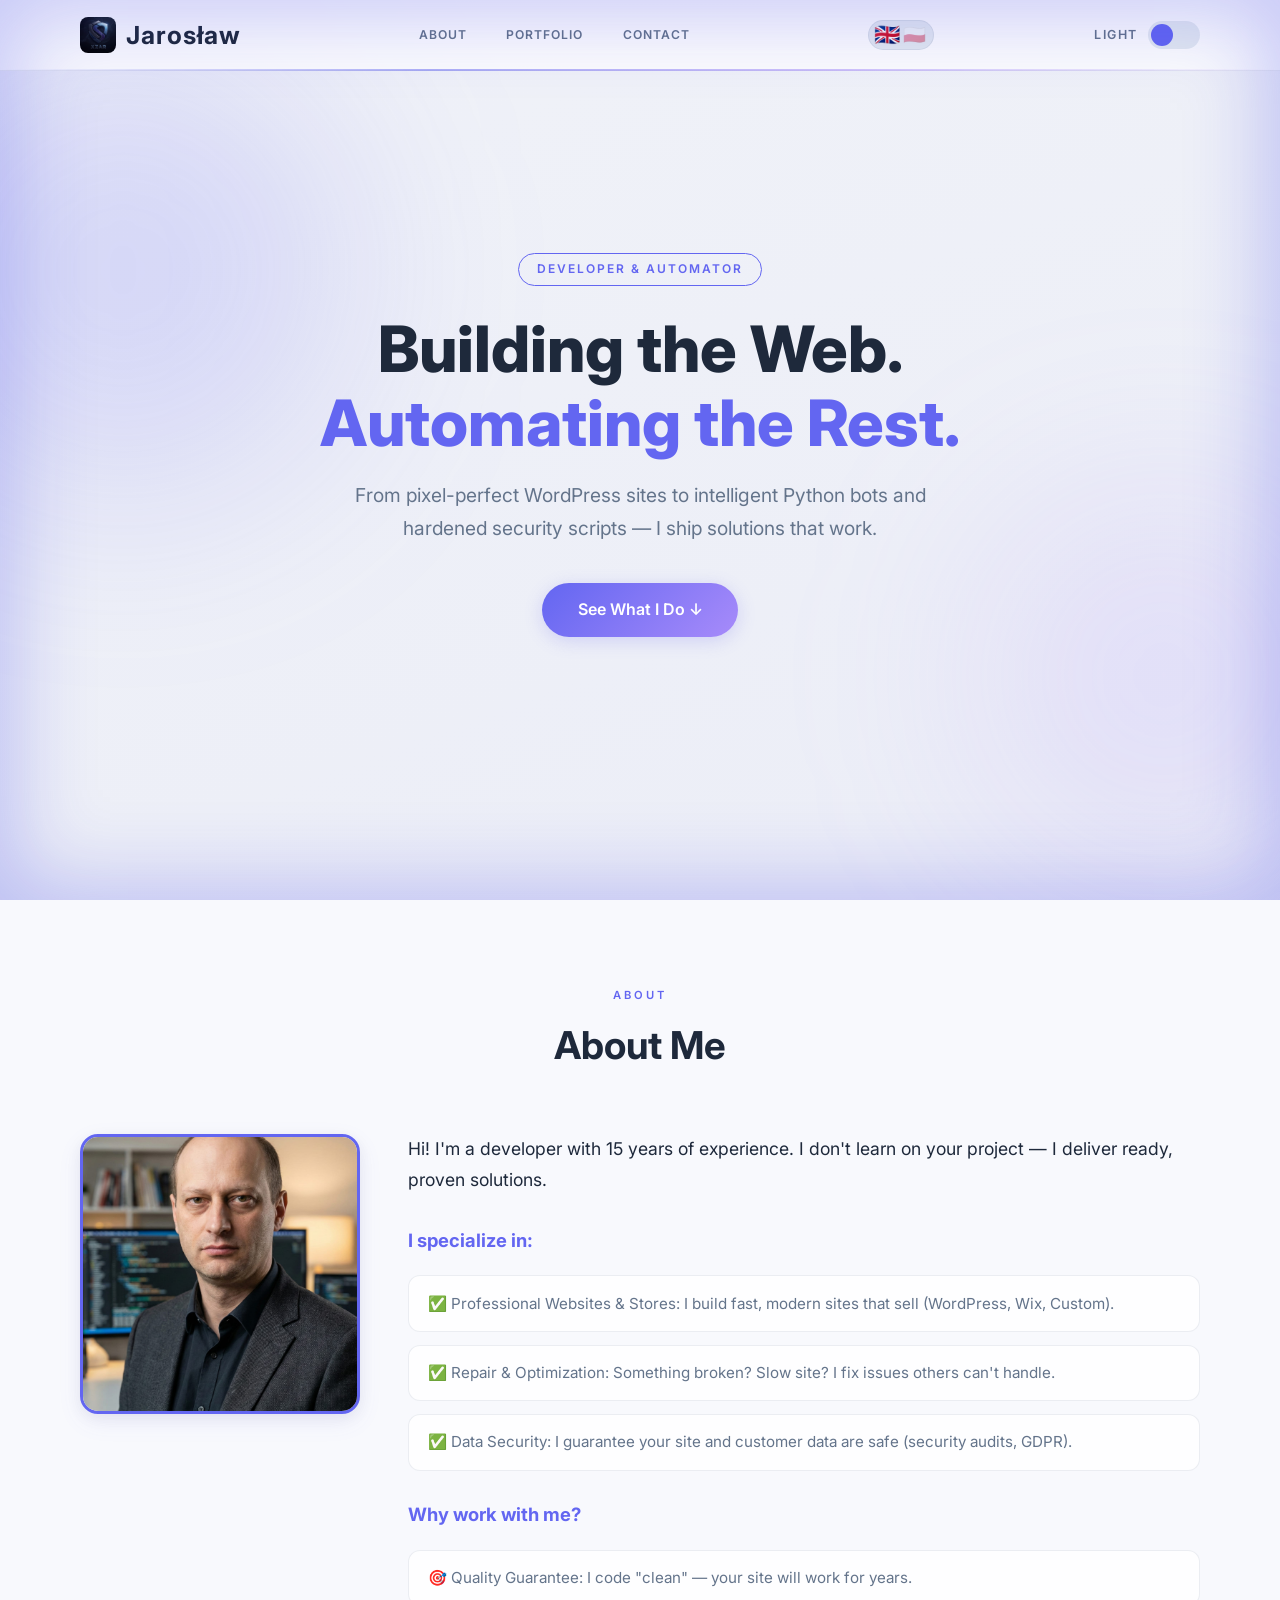
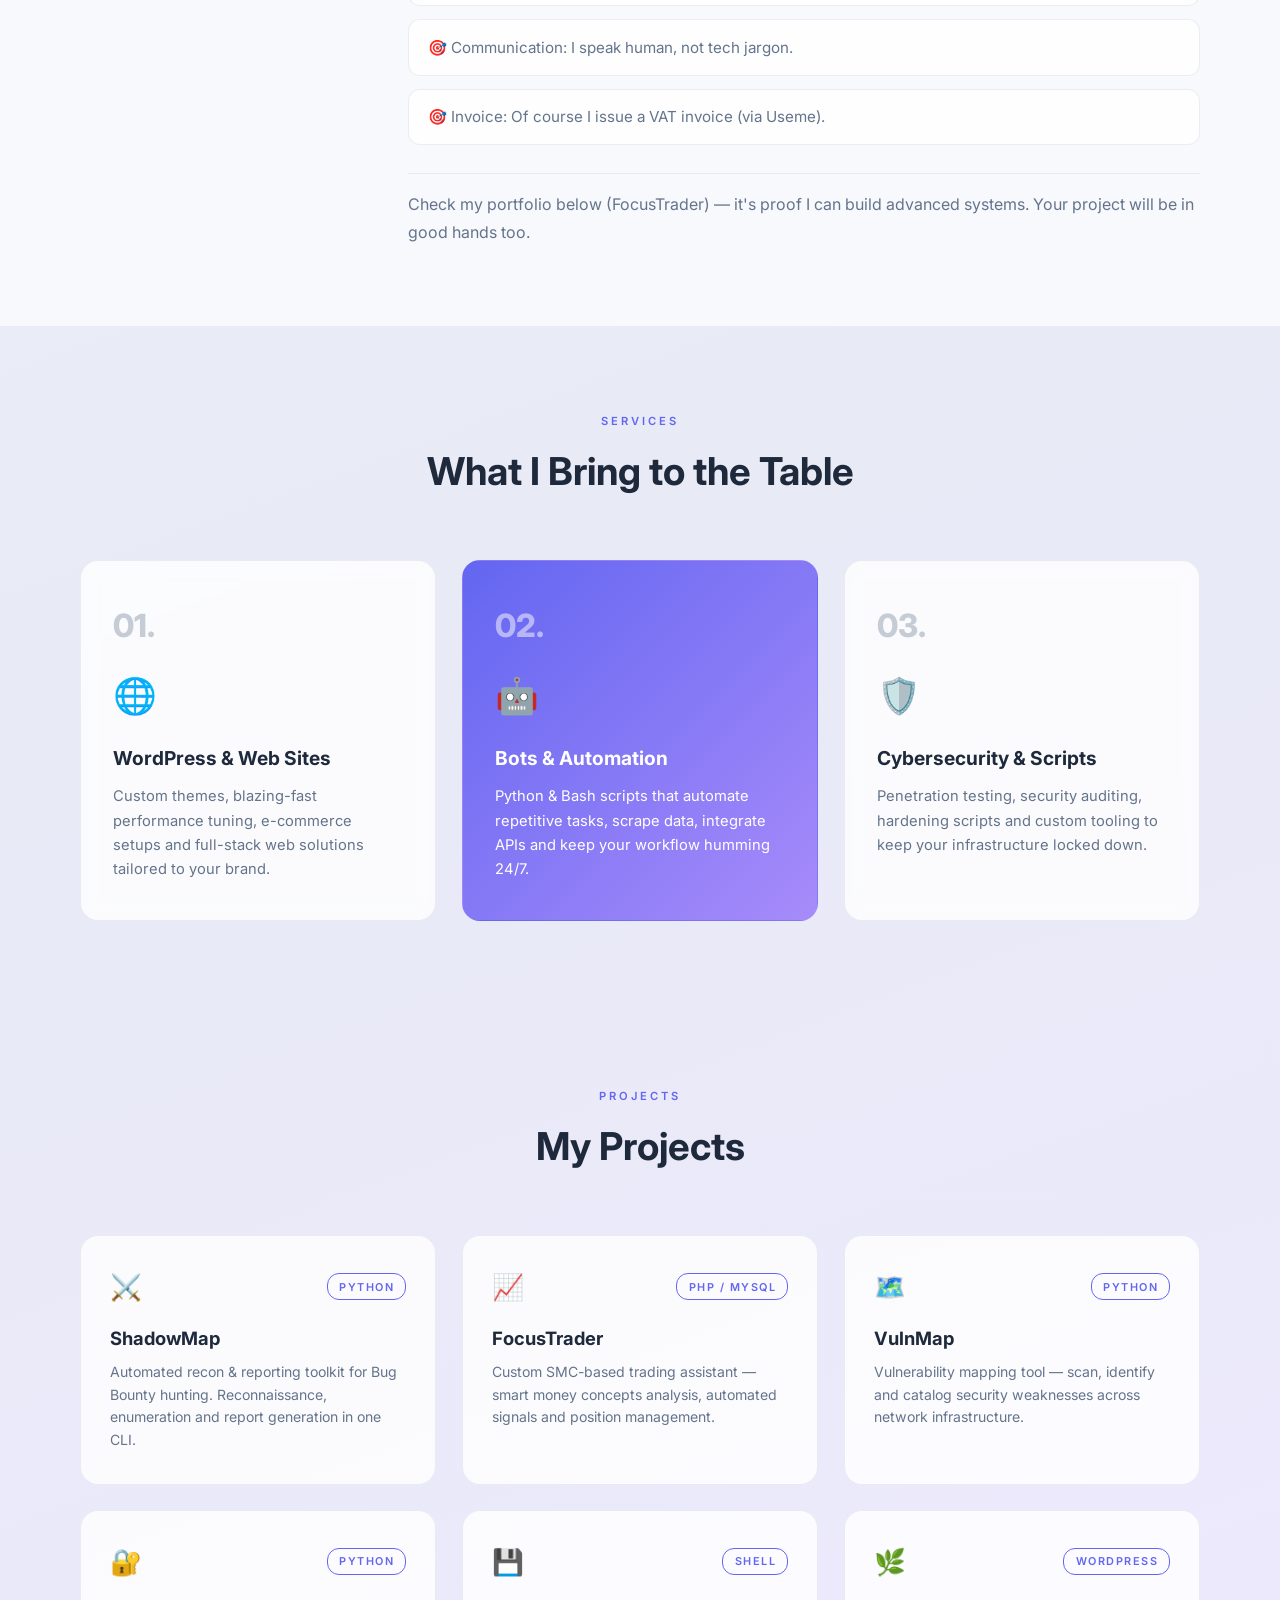
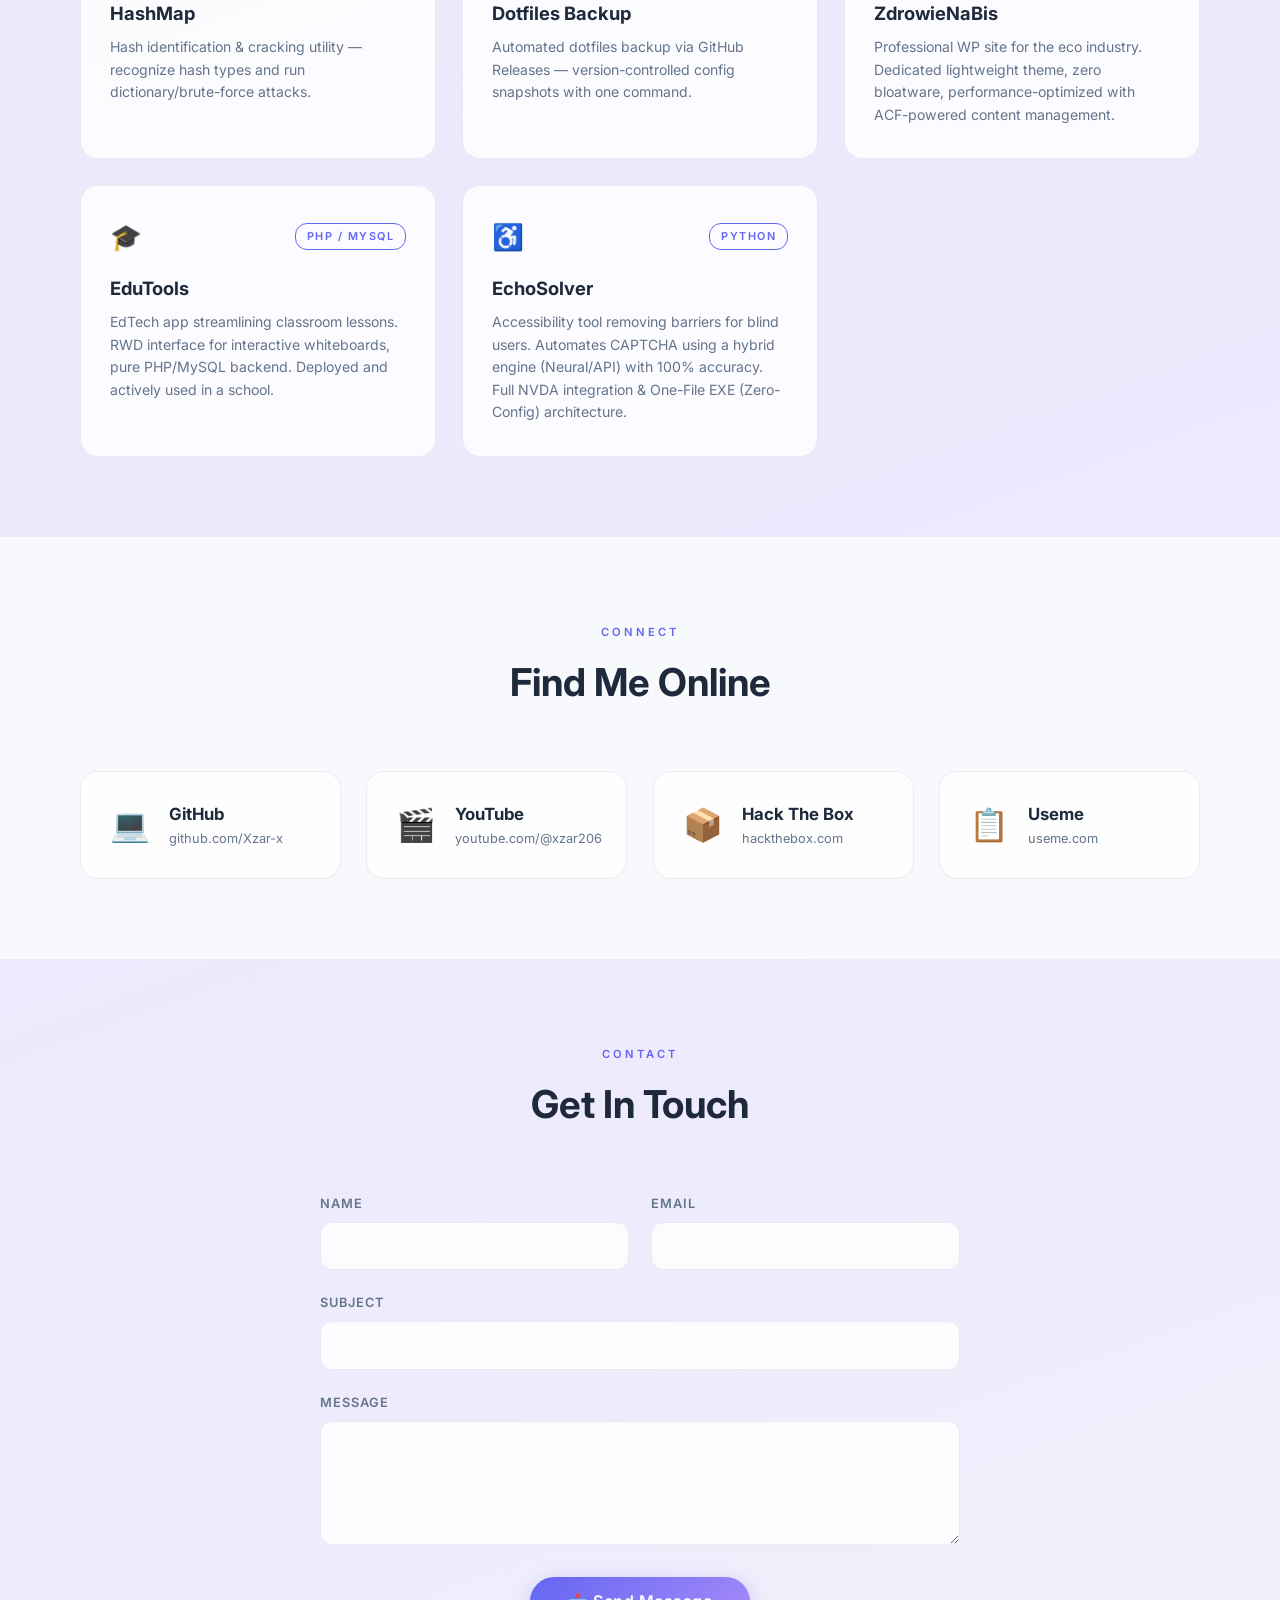
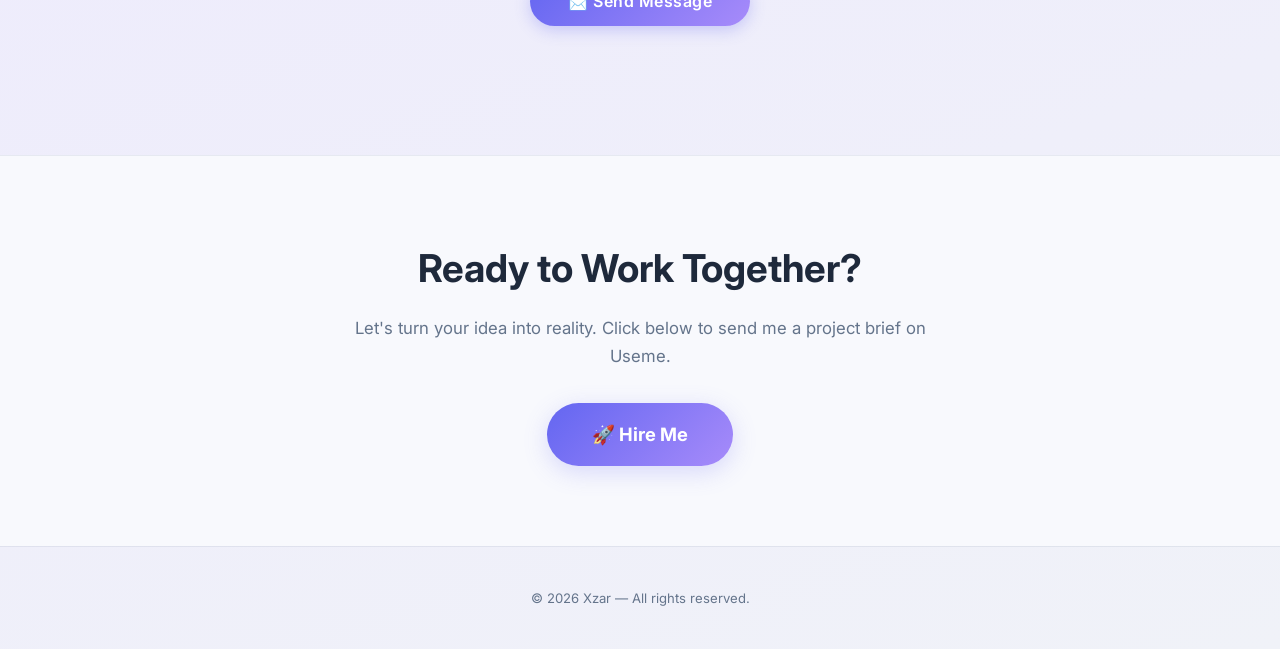
==== commit 1fe28c64: "poprawa menu" ====
--- a/index.html
+++ b/index.html
@@ -105,18 +105,26 @@
         </ul>
       </nav>
 
+      <!-- Language Toggle (row-1 on mobile, sits next to logo) -->
+      <button
+        class="lang-toggle"
+        id="lang-toggle"
+        aria-label="Switch language"
+      >
+        <span class="lang-toggle__flag" data-lang-active="en">🇬🇧</span>
+        <span class="lang-toggle__flag" data-lang-active="pl">🇵🇱</span>
+      </button>
+
       <div class="header__controls">
-        <!-- Language Toggle -->
-        <button class="lang-toggle" id="lang-toggle" aria-label="Switch language">
-          <span class="lang-toggle__flag" data-lang-active="en">🇬🇧</span>
-          <span class="lang-toggle__flag" data-lang-active="pl">🇵🇱</span>
-        </button>
-
-        <!-- Theme Toggle -->
-        <div class="theme-toggle" id="theme-toggle" role="button" tabindex="0" aria-label="Toggle theme">
-          <span class="theme-toggle__label">
-            Trust
-          </span>
+        <!-- Theme Toggle (row-2 on mobile, sits next to nav) -->
+        <div
+          class="theme-toggle"
+          id="theme-toggle"
+          role="button"
+          tabindex="0"
+          aria-label="Toggle theme"
+        >
+          <span class="theme-toggle__label">Trust</span>
           <span class="theme-toggle__track"></span>
         </div>
       </div>
--- a/style.css
+++ b/style.css
@@ -224,6 +224,9 @@
   align-items: center;
   justify-content: space-between;
   height: 70px;
+  /* allow wrapping on mobile */
+  flex-wrap: wrap;
+  gap: 0;
 }
 
 /* ---- Logo ---- */
@@ -250,7 +253,7 @@
   transform: scale(1.08) rotate(-3deg);
 }
 
-/* ---- Header Controls ---- */
+/* ---- Header Controls (theme toggle wrapper) ---- */
 .header__controls {
   display: flex;
   align-items: center;
@@ -1306,10 +1309,10 @@
   .nav__list {
     display: none;
     position: absolute;
-    top: calc(100% + 1px);
-    left: 50%;
-    transform: translateX(-50%);
-    width: max(220px, 60vw);
+    top: calc(100% + 6px);
+    left: 0;
+    transform: none;
+    width: max(220px, 70vw);
     flex-direction: column;
     align-items: stretch;
     background: var(--header-bg);
@@ -1338,11 +1341,11 @@
   @keyframes mobileNavIn {
     from {
       opacity: 0;
-      transform: translateX(-50%) translateY(-10px) scale(.97);
+      transform: translateY(-8px) scale(.97);
     }
     to {
       opacity: 1;
-      transform: translateX(-50%) translateY(0) scale(1);
+      transform: translateY(0) scale(1);
     }
   }
   /* ---- end mobile nav ---- */
@@ -1364,15 +1367,42 @@
   }
 
   .header .container {
-    height: 60px;
+    height: auto;
+    padding-block: .45rem;
+    row-gap: .4rem;
+    /* 2 rows × 2 columns */
+    grid-template-columns: 1fr auto;
+    display: grid;
+  }
+
+  /* Row 1: logo (left) + lang-toggle (right) */
+  .logo {
+    grid-column: 1;
+    grid-row: 1;
+    justify-self: start;
+  }
+
+  .lang-toggle {
+    grid-column: 2;
+    grid-row: 1;
+    justify-self: end;
+  }
+
+  /* Row 2: nav (left, fills space) + theme-toggle (right) */
+  .nav {
+    grid-column: 1;
+    grid-row: 2;
+    justify-self: start;
   }
 
   .header__controls {
-    gap: .6rem;
+    grid-column: 2;
+    grid-row: 2;
+    justify-self: end;
   }
 
   .hero {
-    padding-top: 60px;
+    padding-top: 110px;
   }
 }
 
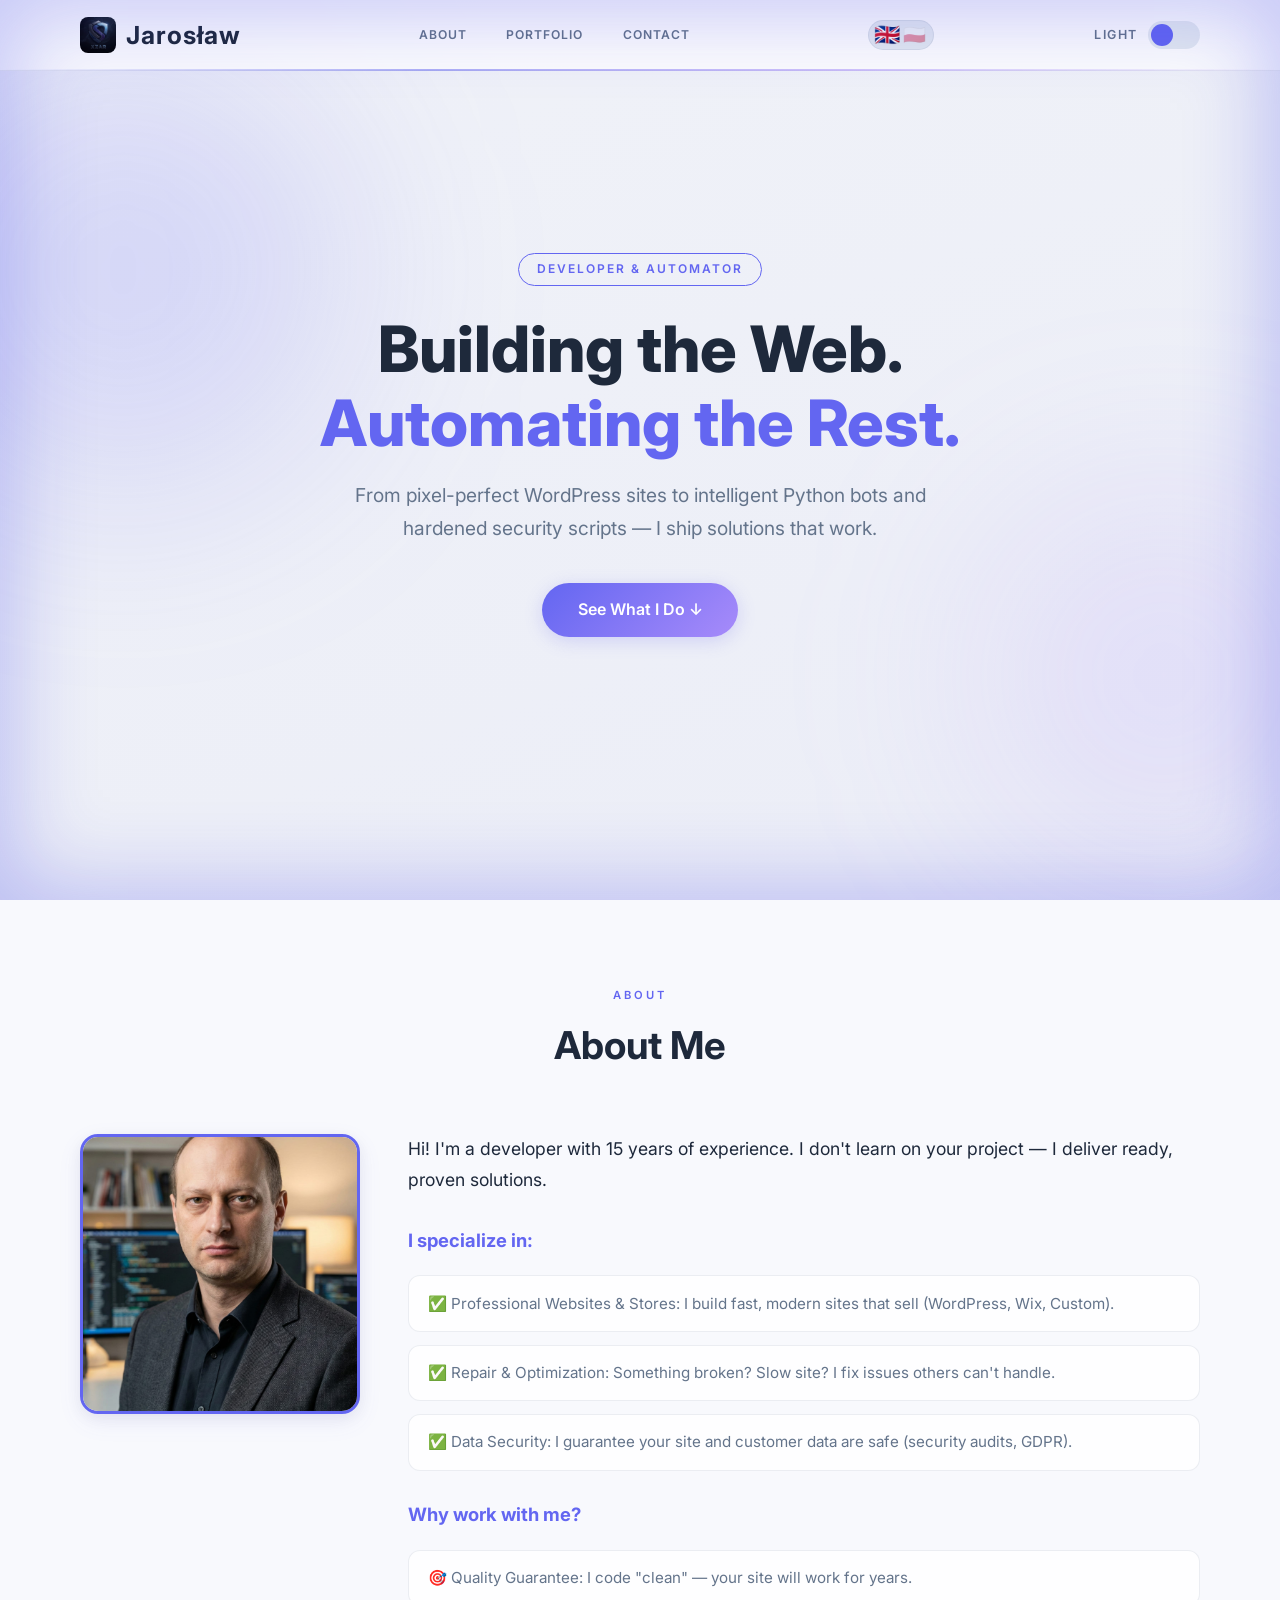
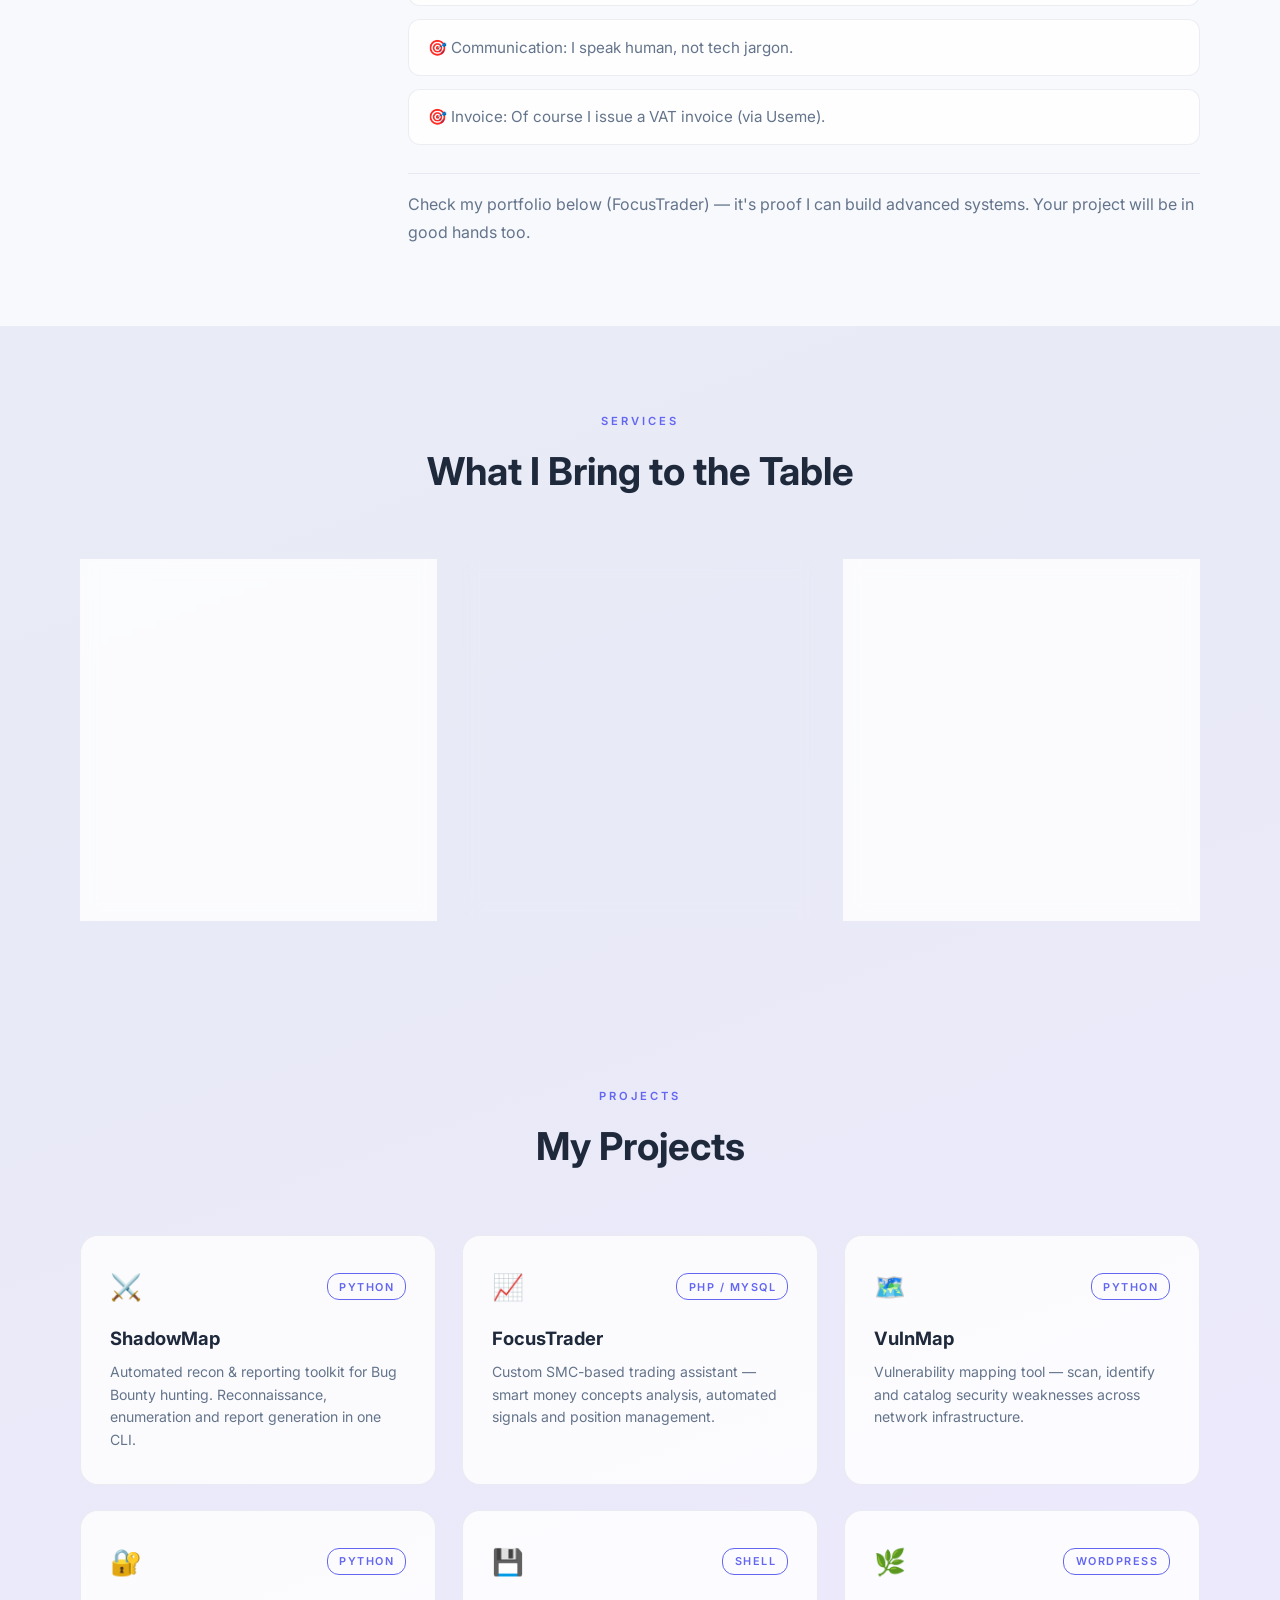
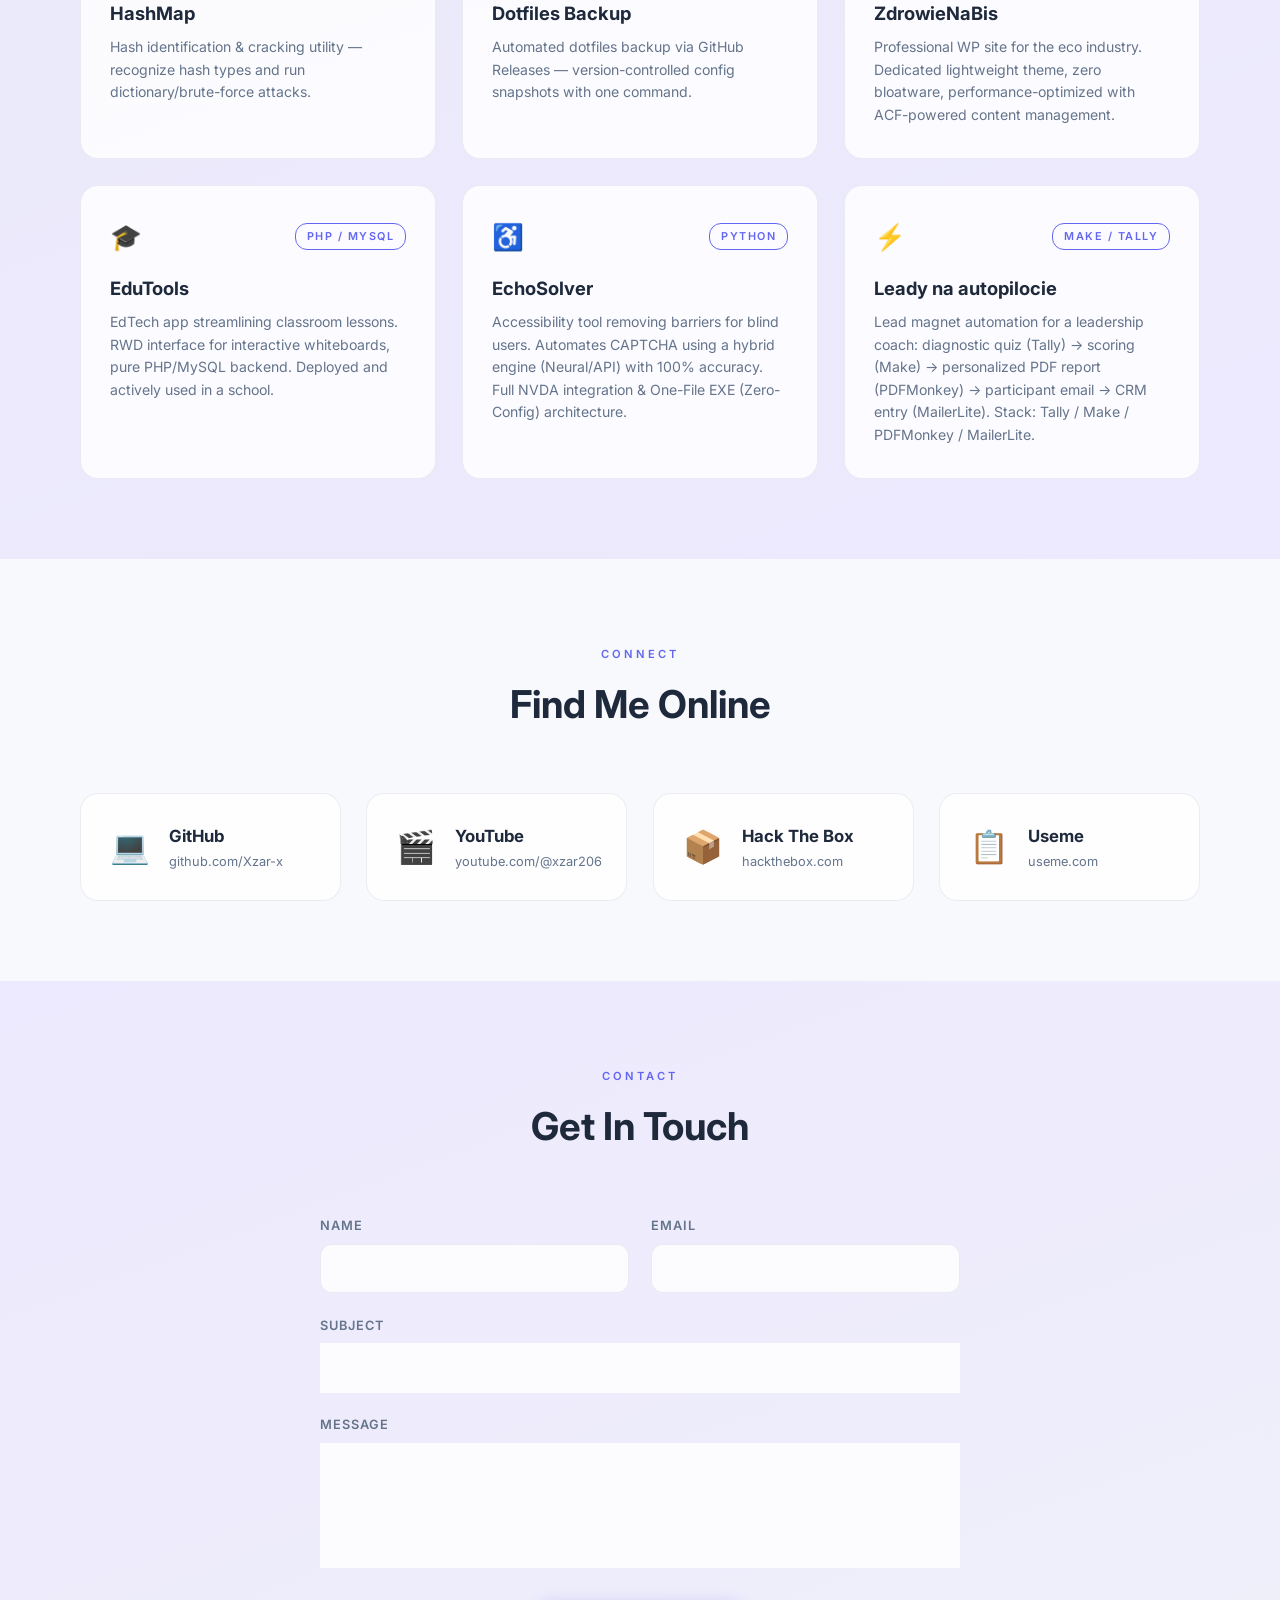
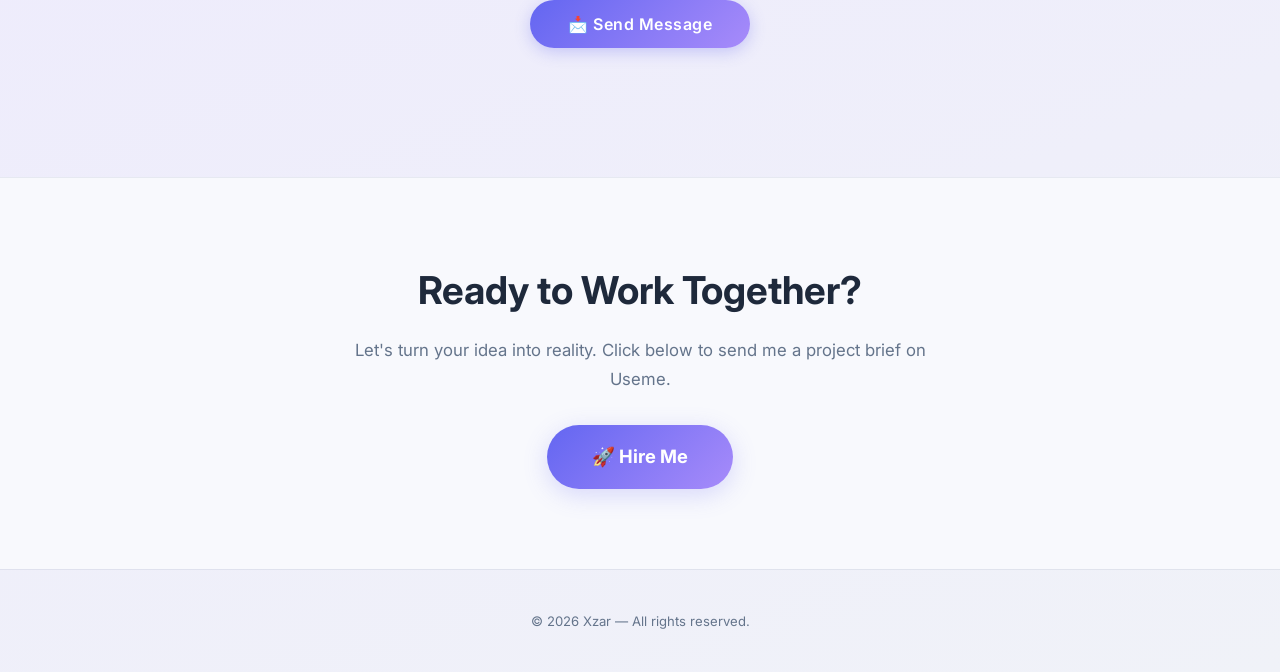
==== commit 41b75da7: "nowa karta" ====
--- a/index.html
+++ b/index.html
@@ -473,6 +473,26 @@
               One-File EXE (Zero-Config).
             </p>
           </a>
+
+          <!-- Leady na autopilocie -->
+          <a href="#" class="project-card reveal">
+            <div class="project-card__header">
+              <span class="project-card__icon" aria-hidden="true">⚡</span>
+              <span class="project-card__lang">
+                Make / Tally
+              </span>
+            </div>
+            <h3 class="project-card__title">
+              Leady na autopilocie
+            </h3>
+            <p class="project-card__desc" data-i18n="projects.autopilot.desc">
+              Automatyzacja lead magnet dla coacha
+              liderskiego: quiz diagnostyczny (Tally)
+              → scoring (Make) → spersonalizowany
+              raport PDF (PDFMonkey) → email do
+              uczestnika → zapis do CRM (MailerLite).
+            </p>
+          </a>
         </div>
       </div>
     </section>
--- a/style.css
+++ b/style.css
@@ -1266,6 +1266,18 @@
 }
 
 /* ============================================================
+   10b.  CONTENT TONE TRANSITION
+         Smooth fade when dark/light content swaps.
+   ============================================================ */
+[data-i18n] {
+  transition: opacity .3s ease;
+}
+
+body.theme-transitioning [data-i18n] {
+  opacity: 0;
+}
+
+/* ============================================================
    10. GLITCH EFFECT (kept subtle — light & dark)
    ============================================================ */
 .glitch {
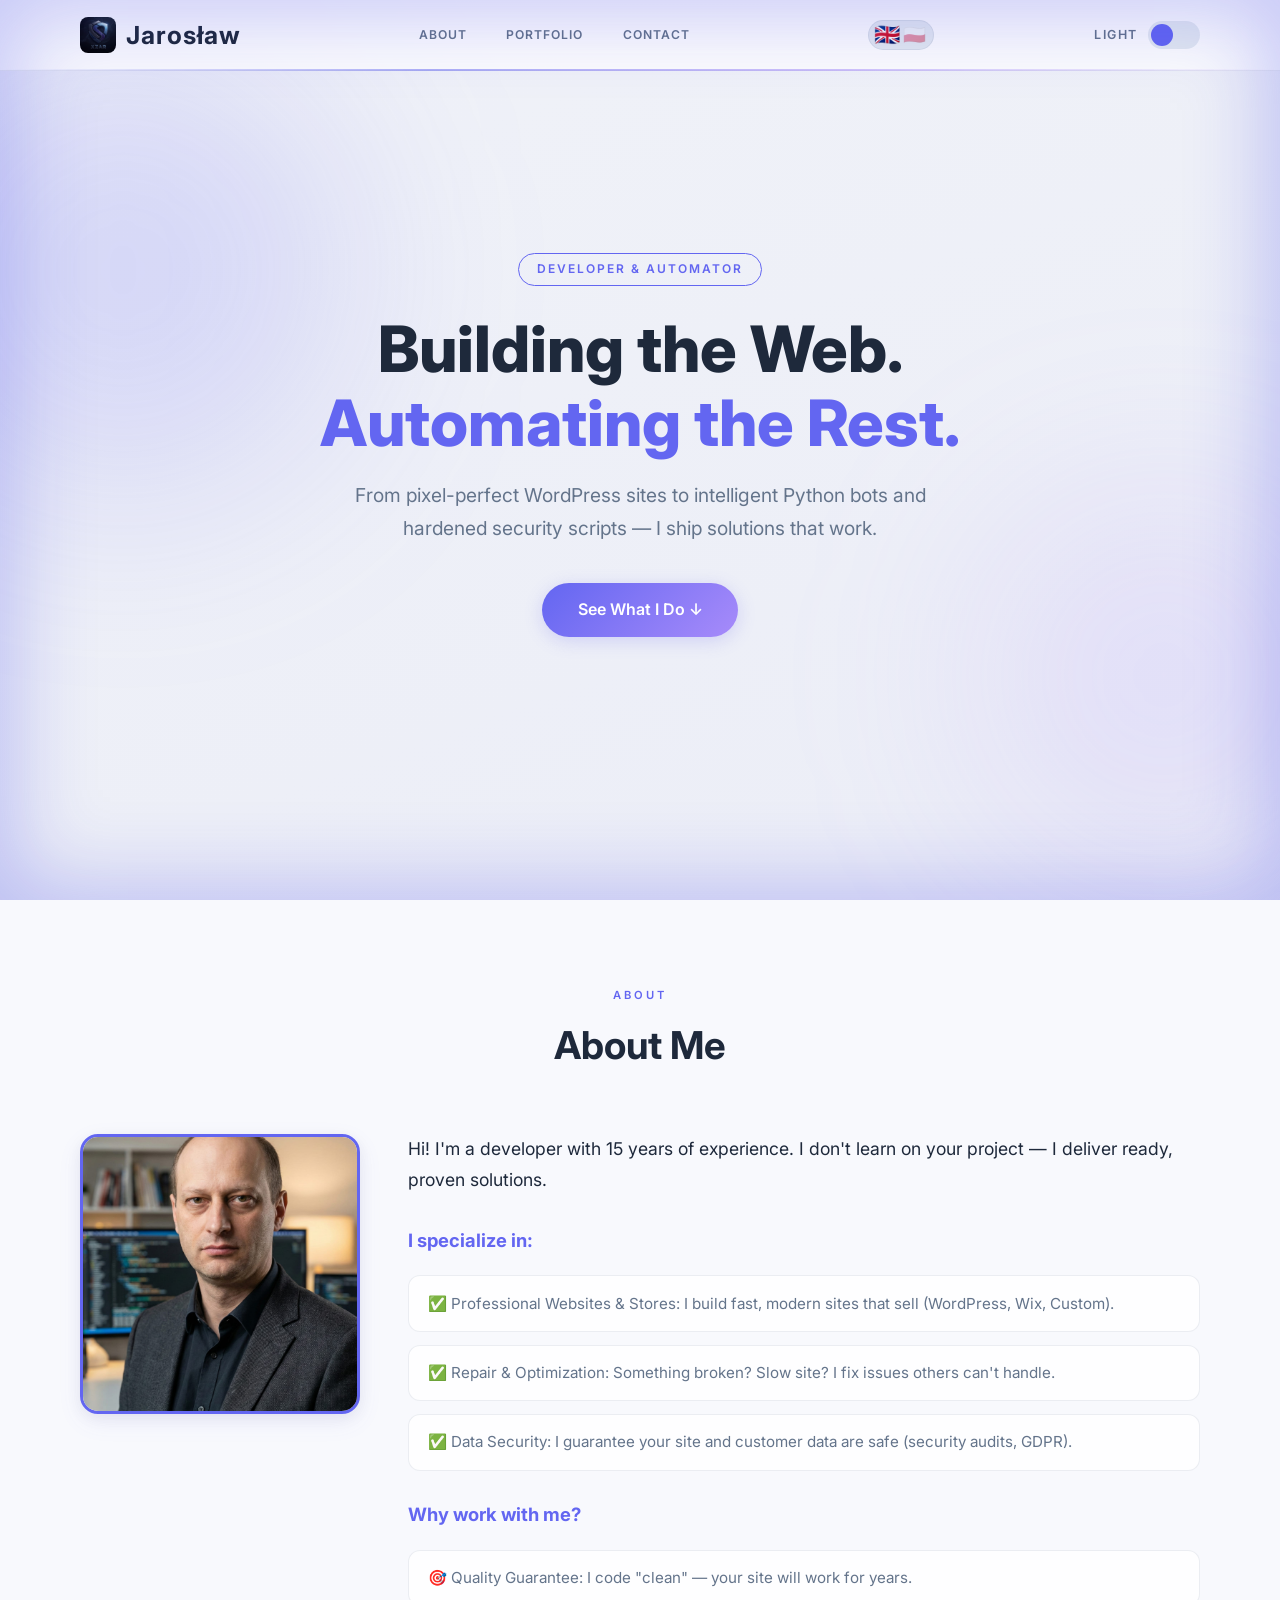
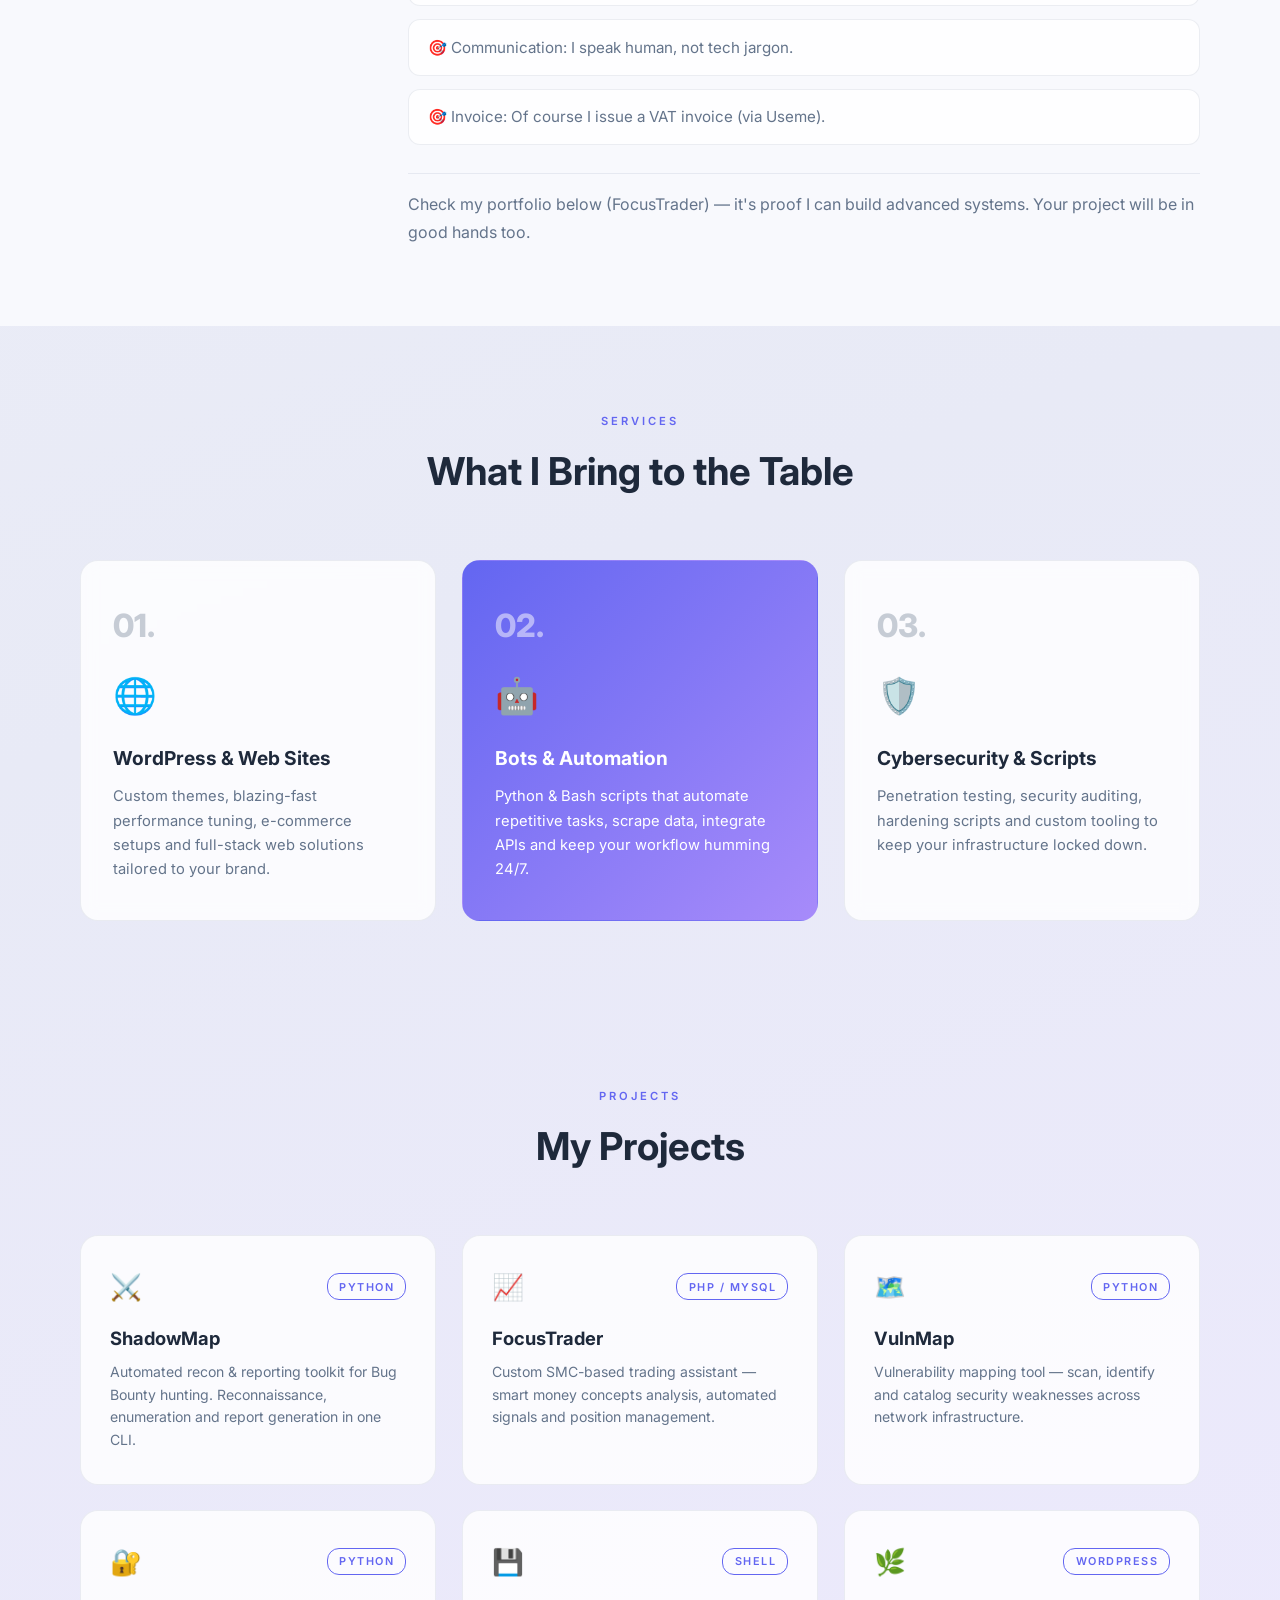
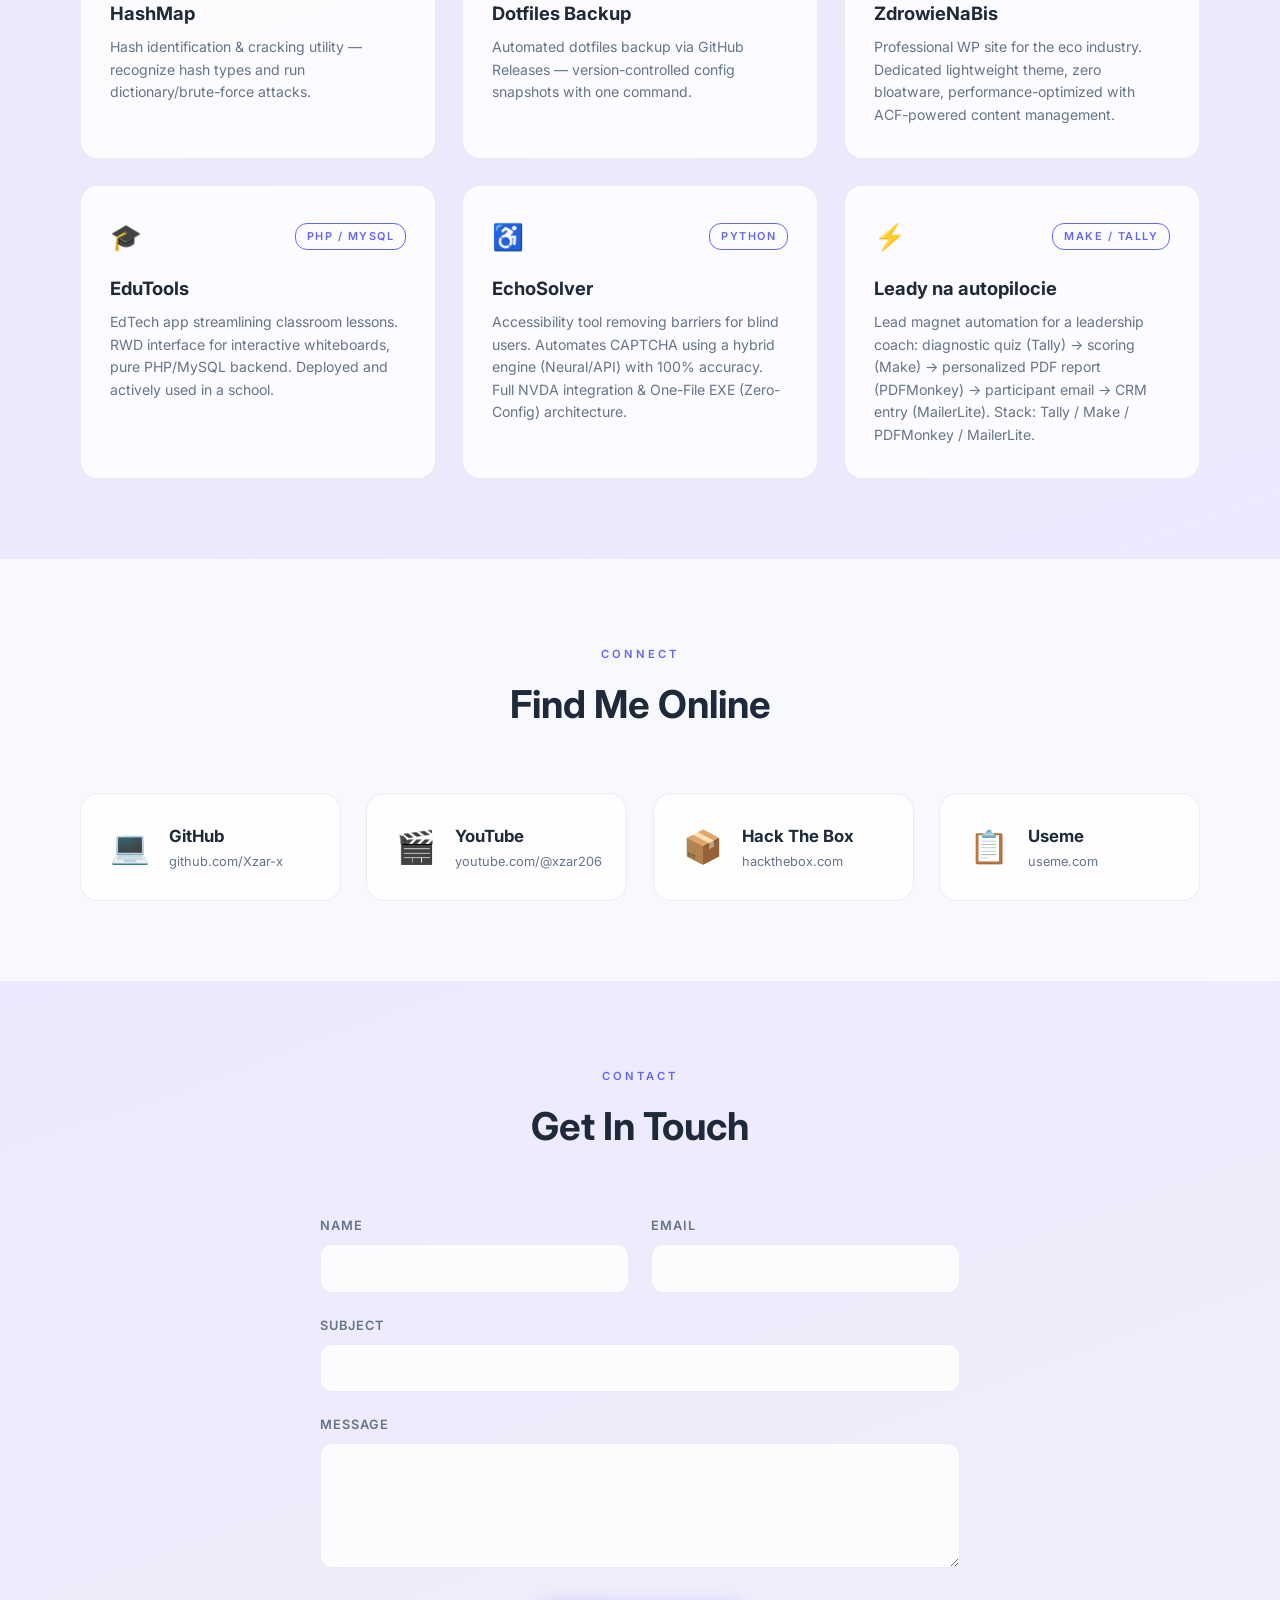
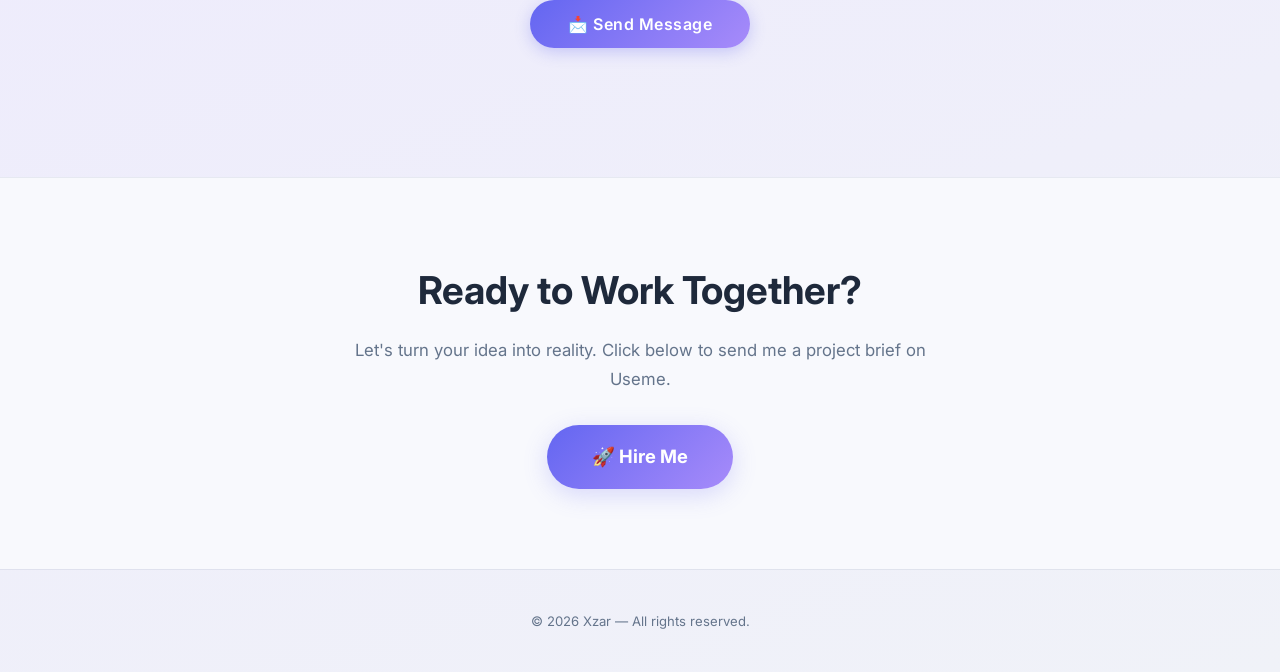
==== commit 0c0d4ec6: "pwa i fav" ====
--- a/index.html
+++ b/index.html
@@ -51,8 +51,33 @@
       Projekty security, boty Python i Trading SMC." />
   <meta name="twitter:image" content="https://xzar-x.github.io/preview.png" />
 
-  <!-- Favicon -->
-  <link rel="icon" type="image/png" href="logo.png" />
+  <!-- ================================================
+       Favicon — pełny zestaw dla wszystkich przeglądarek
+       Plik logo.png musi być w katalogu głównym obok
+       index.html (tak jak jest teraz).
+       ================================================ -->
+
+  <!-- Fallback: starsze przeglądarki szukają favicon.ico
+       automatycznie w root. Jeśli masz logo.png, możesz
+       wygenerować favicon.ico na: favicon.io lub realfavicongenerator.net
+       i wrzucić obok index.html. -->
+  <link rel="shortcut icon" href="favicon.ico" />
+
+  <!-- Nowoczesne przeglądarki (Chrome, Firefox, Edge) -->
+  <link rel="icon" type="image/png"
+        sizes="32x32" href="logo.png" />
+  <link rel="icon" type="image/png"
+        sizes="16x16" href="logo.png" />
+
+  <!-- Safari / iOS — "Dodaj do ekranu głównego" -->
+  <link rel="apple-touch-icon"
+        sizes="180x180" href="logo.png" />
+
+  <!-- Kolor paska przeglądarki (Android Chrome) -->
+  <meta name="theme-color" content="#00ff88" />
+
+  <!-- PWA Manifest — wymagane dla ikony i instalacji -->
+  <link rel="manifest" href="manifest.json" />
 
   <!-- Stylesheet -->
   <link rel="stylesheet" href="style.css" />
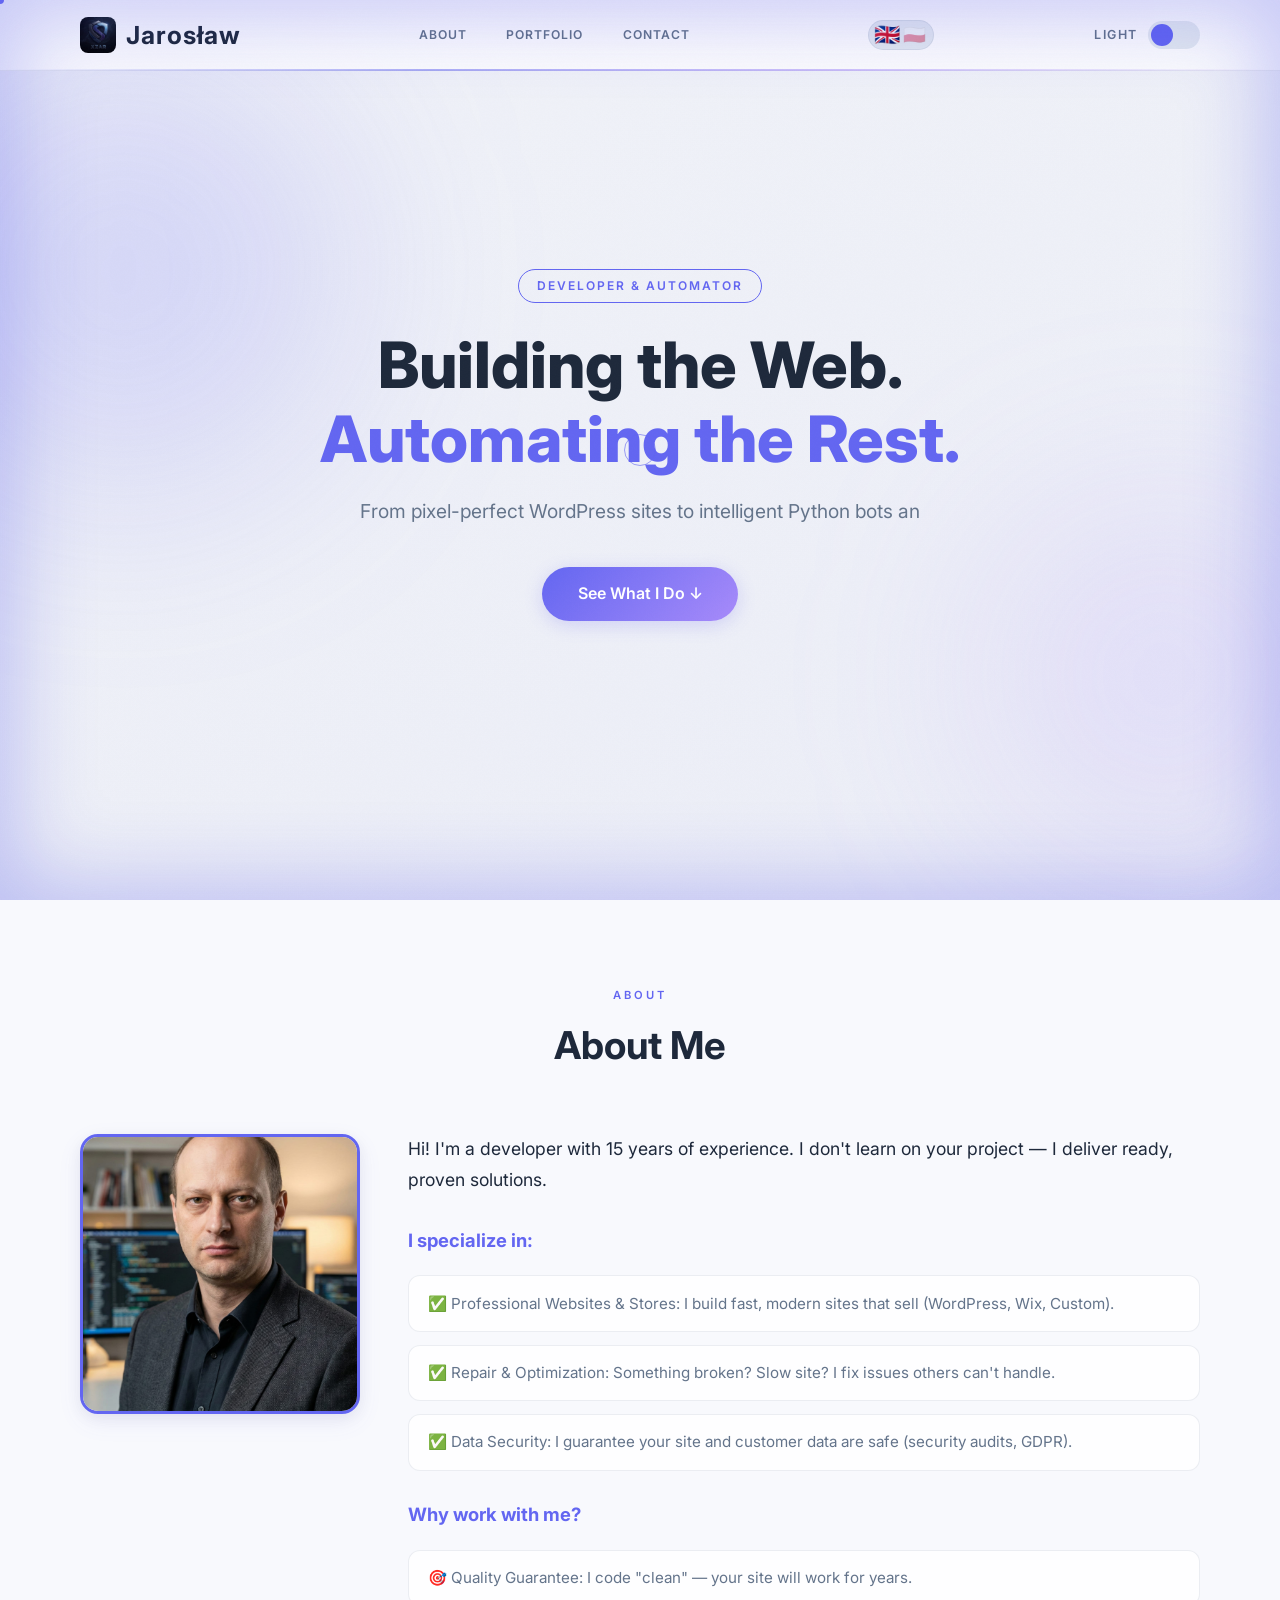
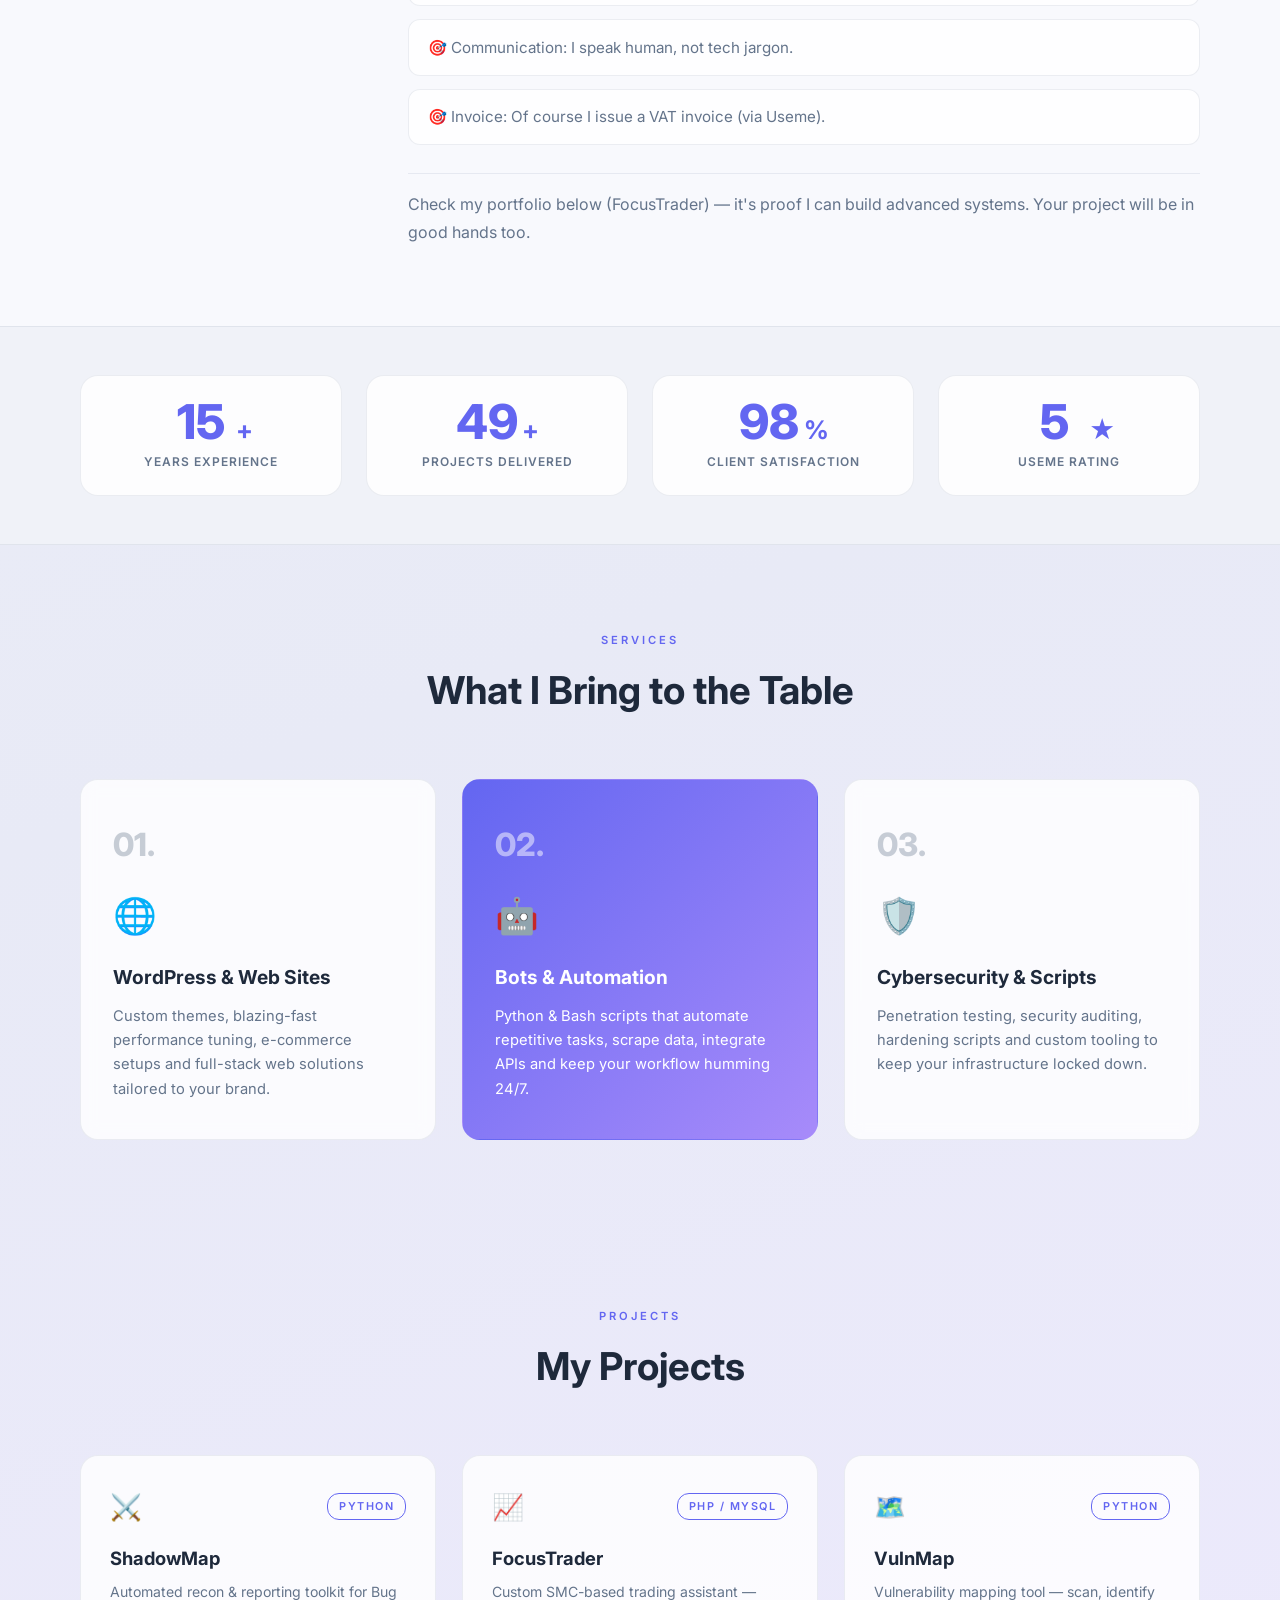
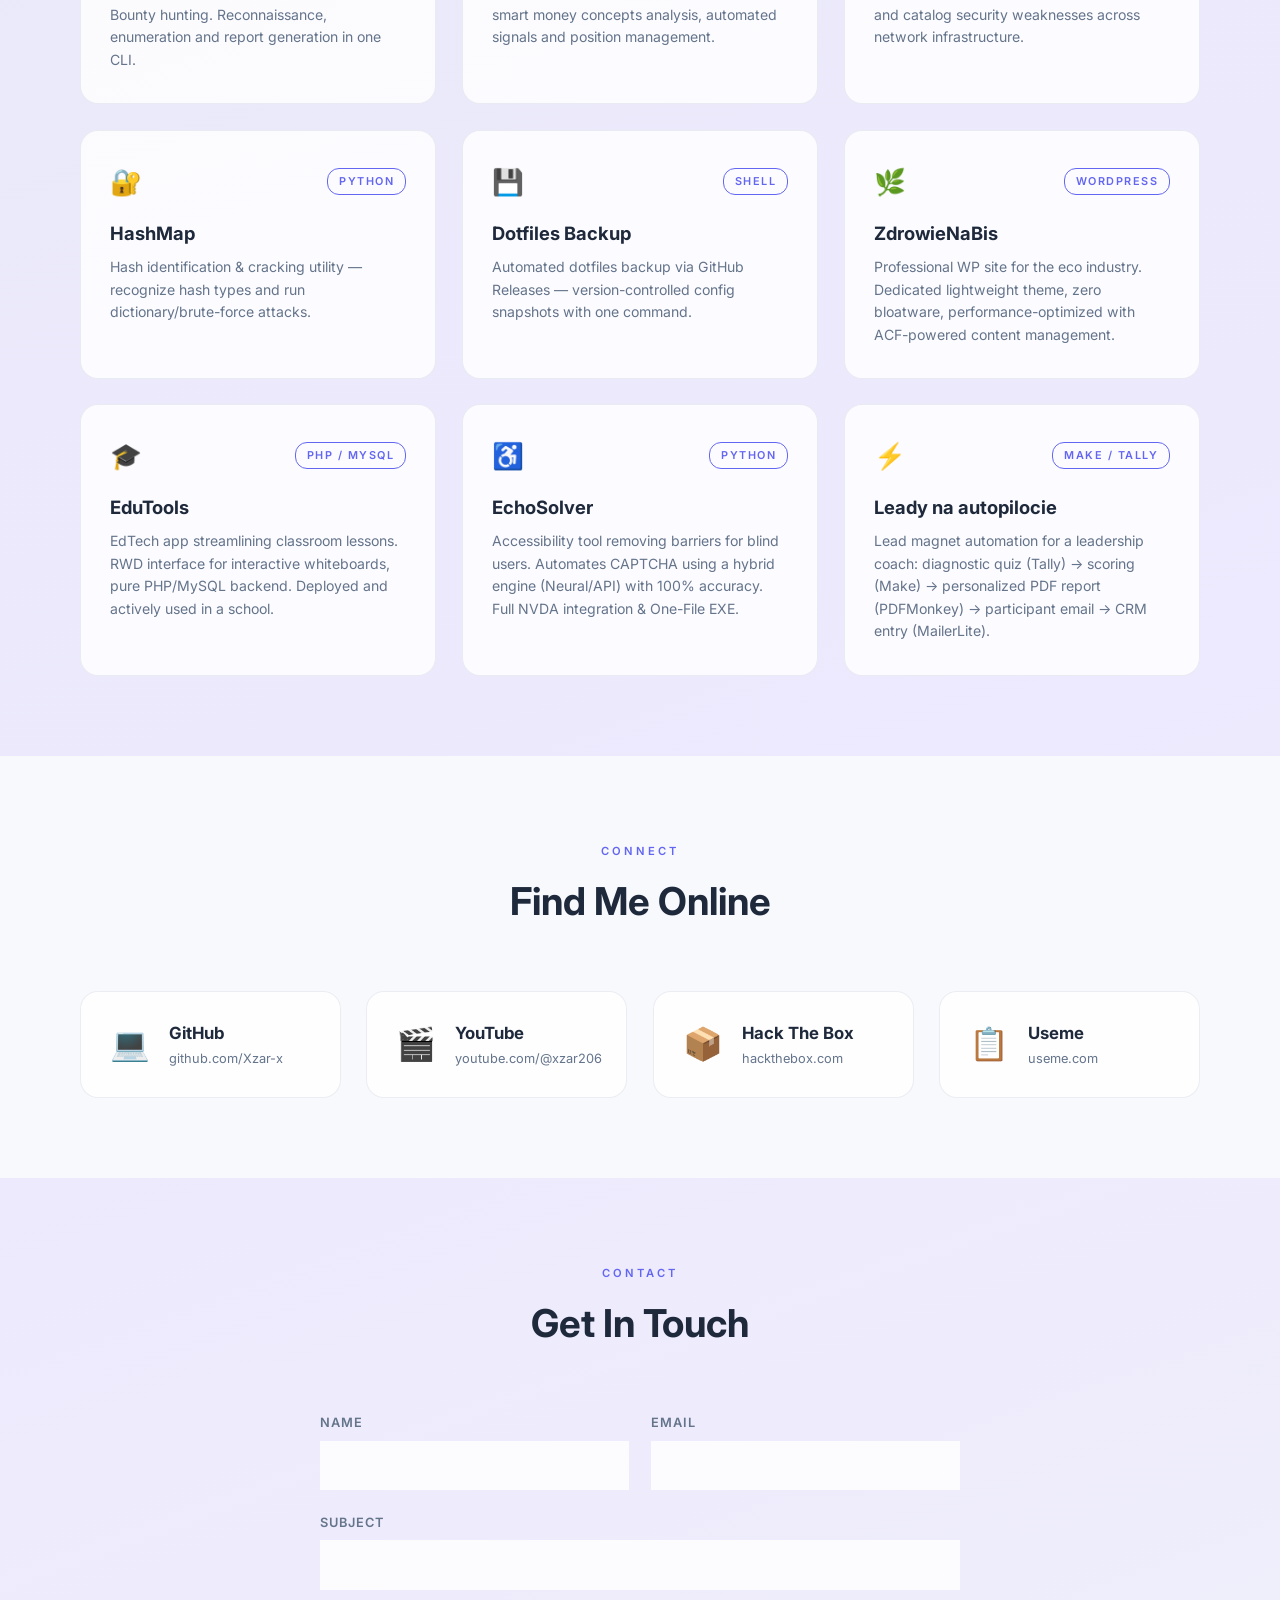
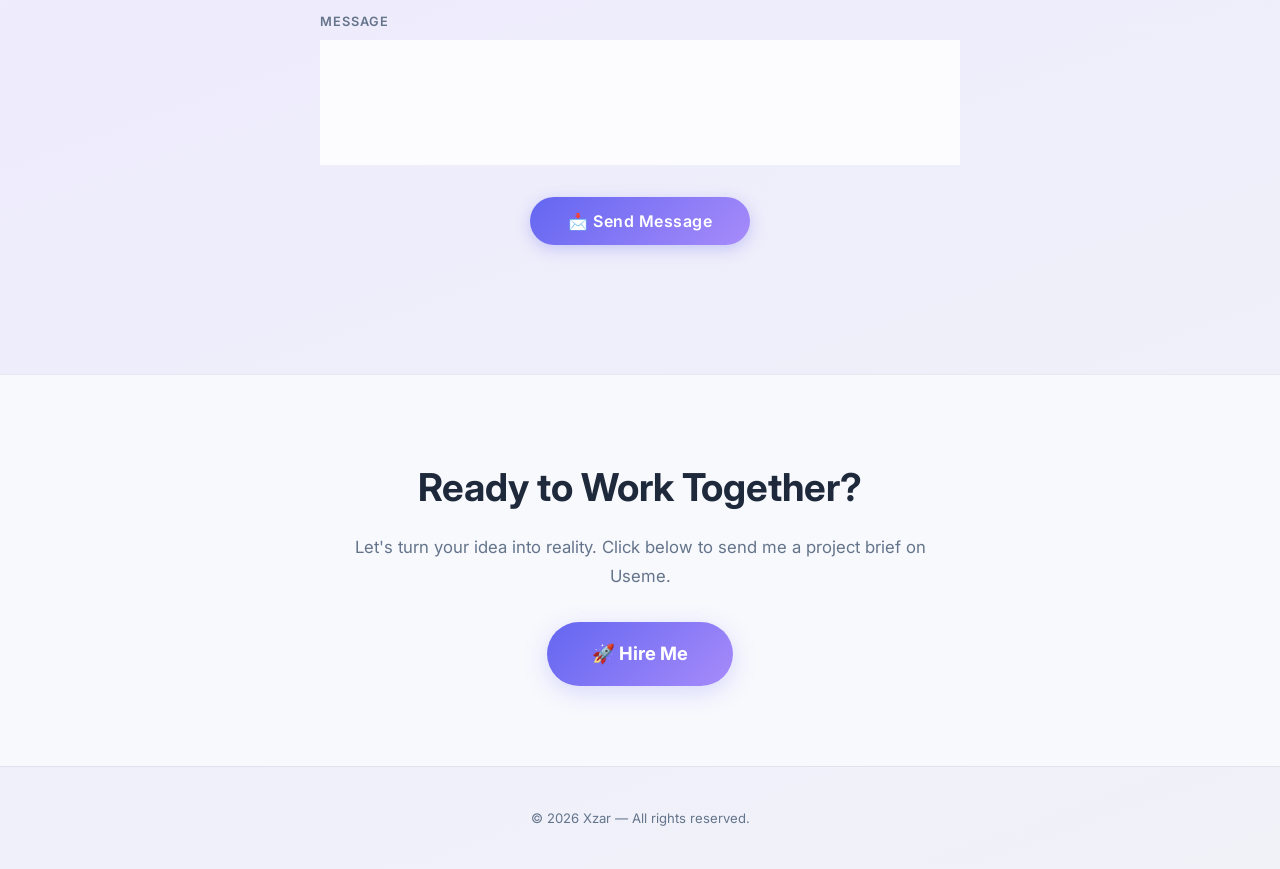
==== commit 8fb41489: "efekty wow" ====
--- a/index.html
+++ b/index.html
@@ -1,7 +1,7 @@
 <!DOCTYPE html>
 <!--
   Xzar-x Portfolio — SEO-Optimized
-  Last updated: 2026-02-16
+  Last updated: 2026-03-19
   lang="pl" — primary audience is Polish
 -->
 <html lang="pl" data-theme="light" data-lang="en">
@@ -16,8 +16,8 @@
   </title>
 
   <!-- SEO: Meta description (< 160 chars, engaging) -->
-  <meta name="description" content="Xzar-x — portfolio developera i pentestera.
-      Cybersecurity, Trading SMC, automatyzacja Python
+  <meta name="description" content="Xzar-x — portfolio developera
+      i pentestera. Cybersecurity, Trading SMC, automatyzacja Python
       i narzędzia HTB Hacker. Sprawdź projekty!" />
 
   <!-- SEO: Keywords for legacy crawlers -->
@@ -37,46 +37,44 @@
   <!-- Open Graph — Facebook / LinkedIn / Discord -->
   <meta property="og:type" content="website" />
   <meta property="og:locale" content="pl_PL" />
-  <meta property="og:title" content="Xzar-x | Cybersecurity · Trading SMC" />
-  <meta property="og:description" content="Portfolio developera i pentestera.
-      Projekty security, boty Python i Trading SMC." />
-  <meta property="og:image" content="https://xzar-x.github.io/preview.png" />
+  <meta
+    property="og:title"
+    content="Xzar-x | Cybersecurity · Trading SMC"
+  />
+  <meta
+    property="og:description"
+    content="Portfolio developera i pentestera.
+      Projekty security, boty Python i Trading SMC."
+  />
+  <meta
+    property="og:image"
+    content="https://xzar-x.github.io/preview.png"
+  />
   <meta property="og:url" content="https://xzar-x.github.io/" />
   <meta property="og:site_name" content="Xzar-x Portfolio" />
 
   <!-- Twitter Cards -->
   <meta name="twitter:card" content="summary_large_image" />
-  <meta name="twitter:title" content="Xzar-x | Cybersecurity · Trading SMC" />
-  <meta name="twitter:description" content="Portfolio developera i pentestera.
-      Projekty security, boty Python i Trading SMC." />
-  <meta name="twitter:image" content="https://xzar-x.github.io/preview.png" />
-
-  <!-- ================================================
-       Favicon — pełny zestaw dla wszystkich przeglądarek
-       Plik logo.png musi być w katalogu głównym obok
-       index.html (tak jak jest teraz).
-       ================================================ -->
-
-  <!-- Fallback: starsze przeglądarki szukają favicon.ico
-       automatycznie w root. Jeśli masz logo.png, możesz
-       wygenerować favicon.ico na: favicon.io lub realfavicongenerator.net
-       i wrzucić obok index.html. -->
+  <meta
+    name="twitter:title"
+    content="Xzar-x | Cybersecurity · Trading SMC"
+  />
+  <meta
+    name="twitter:description"
+    content="Portfolio developera i pentestera.
+      Projekty security, boty Python i Trading SMC."
+  />
+  <meta
+    name="twitter:image"
+    content="https://xzar-x.github.io/preview.png"
+  />
+
+  <!-- Favicon -->
   <link rel="shortcut icon" href="favicon.ico" />
-
-  <!-- Nowoczesne przeglądarki (Chrome, Firefox, Edge) -->
-  <link rel="icon" type="image/png"
-        sizes="32x32" href="logo.png" />
-  <link rel="icon" type="image/png"
-        sizes="16x16" href="logo.png" />
-
-  <!-- Safari / iOS — "Dodaj do ekranu głównego" -->
-  <link rel="apple-touch-icon"
-        sizes="180x180" href="logo.png" />
-
-  <!-- Kolor paska przeglądarki (Android Chrome) -->
+  <link rel="icon" type="image/png" sizes="32x32" href="logo.png" />
+  <link rel="icon" type="image/png" sizes="16x16" href="logo.png" />
+  <link rel="apple-touch-icon" sizes="180x180" href="logo.png" />
   <meta name="theme-color" content="#00ff88" />
-
-  <!-- PWA Manifest — wymagane dla ikony i instalacji -->
   <link rel="manifest" href="manifest.json" />
 
   <!-- Stylesheet -->
@@ -85,8 +83,22 @@
 
 <body>
 
+  <!-- ====== CUSTOM CURSOR (desktop only, hidden on touch) ====== -->
+  <div id="cursor-dot" class="cursor-dot" aria-hidden="true"></div>
+  <div id="cursor-ring" class="cursor-ring" aria-hidden="true"></div>
+
+  <!-- ====== NOISE GRAIN OVERLAY ====== -->
+  <div class="noise-overlay" aria-hidden="true"></div>
+
   <!-- ====== HEADER ====== -->
   <header class="header" role="banner">
+    <!-- Scroll progress bar — fills left→right on scroll -->
+    <div
+      id="scroll-progress"
+      class="scroll-progress"
+      aria-hidden="true"
+    ></div>
+
     <div class="container">
       <a href="#" class="logo" aria-label="Home">
         <img src="logo.png" alt="Xzar-x Logo" class="logo__img" />
@@ -130,7 +142,7 @@
         </ul>
       </nav>
 
-      <!-- Language Toggle (row-1 on mobile, sits next to logo) -->
+      <!-- Language Toggle -->
       <button
         class="lang-toggle"
         id="lang-toggle"
@@ -141,7 +153,7 @@
       </button>
 
       <div class="header__controls">
-        <!-- Theme Toggle (row-2 on mobile, sits next to nav) -->
+        <!-- Theme Toggle -->
         <div
           class="theme-toggle"
           id="theme-toggle"
@@ -156,32 +168,40 @@
     </div>
   </header>
 
-  <!--
-    SEO: <main> wraps all primary content.
-    Improves accessibility & crawler comprehension.
-  -->
   <main id="main-content" role="main">
 
     <!-- ====== HERO ====== -->
     <section class="hero" id="hero">
-      <!-- background effects -->
+      <!-- Matrix / particle canvas — visible in dark mode -->
+      <canvas
+        id="hero-canvas"
+        class="hero__canvas"
+        aria-hidden="true"
+      ></canvas>
+
+      <!-- Background effects -->
       <div class="hero__grid" aria-hidden="true"></div>
       <div class="hero__orb hero__orb--1" aria-hidden="true"></div>
       <div class="hero__orb hero__orb--2" aria-hidden="true"></div>
 
       <div class="hero__content container">
-        <span class="hero__badge" data-i18n="hero.badge">Developer &amp; Automator</span>
-
-        <!--
-          SEO: H1 contains target keywords.
-          data-i18n handles translations.
-        -->
+        <span
+          class="hero__badge"
+          data-i18n="hero.badge"
+        >Developer &amp; Automator</span>
+
         <h1 class="hero__title">
-          <span class="glitch" data-text="Xzar-x — Cybersecurity," data-i18n="hero.title1">Xzar-x —
-            Cybersecurity,</span>
+          <span
+            class="glitch"
+            data-text="Xzar-x — Cybersecurity,"
+            data-i18n="hero.title1"
+          >Xzar-x — Cybersecurity,</span>
           <br />
-          <span class="highlight glitch" data-text="Trading SMC &amp; HTB Hacker" data-i18n="hero.title2">Trading SMC
-            &amp; HTB Hacker</span>
+          <span
+            class="highlight glitch"
+            data-text="Trading SMC &amp; HTB Hacker"
+            data-i18n="hero.title2"
+          >Trading SMC &amp; HTB Hacker</span>
         </h1>
 
         <p class="hero__subtitle" data-i18n="hero.subtitle">
@@ -201,13 +221,23 @@
     <section class="about" id="about">
       <div class="container">
         <div class="section-heading reveal">
-          <span class="section-heading__tag" data-i18n="about.tag">About</span>
-          <h2 class="section-heading__title" data-i18n="about.title">O mnie</h2>
+          <span
+            class="section-heading__tag"
+            data-i18n="about.tag"
+          >About</span>
+          <h2
+            class="section-heading__title"
+            data-i18n="about.title"
+          >O mnie</h2>
         </div>
 
         <div class="about__layout reveal">
           <div class="about__photo-wrapper">
-            <img src="photo.jpg" alt="Xzar-x — Developer &amp; Pentester" class="about__photo" />
+            <img
+              src="photo.jpg"
+              alt="Xzar-x — Developer &amp; Pentester"
+              class="about__photo"
+            />
           </div>
 
           <div class="about__text">
@@ -218,23 +248,35 @@
               gotowe, sprawdzone rozwiązania.
             </p>
 
-            <h3 class="about__subtitle" data-i18n="about.specLabel">Specjalizuję się w:</h3>
+            <h3
+              class="about__subtitle"
+              data-i18n="about.specLabel"
+            >Specjalizuję się w:</h3>
 
             <ul class="about__list">
-              <li class="about__list-item reveal" data-i18n="about.spec1">
+              <li
+                class="about__list-item reveal"
+                data-i18n="about.spec1"
+              >
                 ✅ <strong>Profesjonalne Strony
                   i Sklepy:</strong> Tworzę szybkie,
                 nowoczesne witryny, które sprzedają
                 (WordPress, Wix, Custom).
               </li>
-              <li class="about__list-item reveal" data-i18n="about.spec2">
+              <li
+                class="about__list-item reveal"
+                data-i18n="about.spec2"
+              >
                 ✅ <strong>Naprawa
                   i Optymalizacja:</strong> Coś nie
                 działa? Strona wolno chodzi?
                 Naprawiam błędy, z którymi inni
                 sobie nie radzą.
               </li>
-              <li class="about__list-item reveal" data-i18n="about.spec3">
+              <li
+                class="about__list-item reveal"
+                data-i18n="about.spec3"
+              >
                 ✅ <strong>Bezpieczeństwo
                   Danych:</strong> Gwarantuję, że
                 Twoja strona i dane klientów są
@@ -242,20 +284,32 @@
               </li>
             </ul>
 
-            <h3 class="about__subtitle" data-i18n="about.whyLabel">Dlaczego warto współpracować?</h3>
+            <h3
+              class="about__subtitle"
+              data-i18n="about.whyLabel"
+            >Dlaczego warto współpracować?</h3>
 
             <ul class="about__list">
-              <li class="about__list-item reveal" data-i18n="about.why1">
+              <li
+                class="about__list-item reveal"
+                data-i18n="about.why1"
+              >
                 🎯 <strong>Gwarancja
                   jakości:</strong> Koduję "czysto"
                 — strona będzie działać latami.
               </li>
-              <li class="about__list-item reveal" data-i18n="about.why2">
+              <li
+                class="about__list-item reveal"
+                data-i18n="about.why2"
+              >
                 🎯 <strong>Komunikacja:</strong>
                 Mówię po ludzku, nie technicznym
                 żargonem.
               </li>
-              <li class="about__list-item reveal" data-i18n="about.why3">
+              <li
+                class="about__list-item reveal"
+                data-i18n="about.why3"
+              >
                 🎯 <strong>Faktura:</strong>
                 Oczywiście wystawiam fakturę VAT
                 (przez Useme).
@@ -274,23 +328,101 @@
       </div>
     </section>
 
+    <!-- ====== STATS STRIP ====== -->
+    <section class="stats" id="stats" aria-label="Statistics">
+      <div class="container">
+        <div class="stats__grid">
+
+          <div class="stats__item reveal">
+            <div class="stats__number-wrap">
+              <span
+                class="stats__num"
+                data-count="15"
+              >0</span>
+              <span class="stats__suffix">+</span>
+            </div>
+            <span
+              class="stats__label"
+              data-i18n="stats.years"
+            >lat doświadczenia</span>
+          </div>
+
+          <div class="stats__item reveal">
+            <div class="stats__number-wrap">
+              <span
+                class="stats__num"
+                data-count="50"
+              >0</span>
+              <span class="stats__suffix">+</span>
+            </div>
+            <span
+              class="stats__label"
+              data-i18n="stats.projects"
+            >projektów</span>
+          </div>
+
+          <div class="stats__item reveal">
+            <div class="stats__number-wrap">
+              <span
+                class="stats__num"
+                data-count="100"
+              >0</span>
+              <span class="stats__suffix">%</span>
+            </div>
+            <span
+              class="stats__label"
+              data-i18n="stats.satisfaction"
+            >zadowolonych klientów</span>
+          </div>
+
+          <div class="stats__item reveal">
+            <div class="stats__number-wrap">
+              <span
+                class="stats__num"
+                data-count="5"
+              >0</span>
+              <span class="stats__suffix">★</span>
+            </div>
+            <span
+              class="stats__label"
+              data-i18n="stats.rating"
+            >ocena Useme</span>
+          </div>
+
+        </div>
+      </div>
+    </section>
+
     <!-- ====== SERVICES ====== -->
     <section class="services" id="services">
       <div class="container">
         <div class="section-heading reveal">
-          <span class="section-heading__tag" data-i18n="services.tag">Services</span>
-          <h2 class="section-heading__title" data-i18n="services.title">What I Bring to the Table</h2>
+          <span
+            class="section-heading__tag"
+            data-i18n="services.tag"
+          >Services</span>
+          <h2
+            class="section-heading__title"
+            data-i18n="services.title"
+          >What I Bring to the Table</h2>
         </div>
 
         <div class="services__grid">
           <!-- Card 1 -->
           <article class="service-card reveal">
-            <span class="service-card__number">
-              01.
-            </span>
-            <span class="service-card__icon" aria-hidden="true">🌐</span>
-            <h3 class="service-card__title" data-i18n="services.web.title">WordPress &amp; Web Sites</h3>
-            <p class="service-card__desc" data-i18n="services.web.desc">
+            <span class="service-card__number">01.</span>
+            <span
+              class="service-card__icon"
+              aria-hidden="true"
+            >🌐</span>
+            <h3
+              class="service-card__title"
+              data-i18n="services.web.title"
+            >WordPress &amp; Web Sites</h3>
+            <p
+              class="service-card__desc"
+              data-i18n="services.web.desc"
+            >
               Custom themes, blazing-fast
               performance tuning, e-commerce
               setups and full-stack web solutions
@@ -298,15 +430,21 @@
             </p>
           </article>
 
-          <!-- Card 2 -->
-          <article class="service-card
-              service-card--featured reveal">
-            <span class="service-card__number">
-              02.
-            </span>
-            <span class="service-card__icon" aria-hidden="true">🤖</span>
-            <h3 class="service-card__title" data-i18n="services.bots.title">Bots &amp; Automation</h3>
-            <p class="service-card__desc" data-i18n="services.bots.desc">
+          <!-- Card 2 — featured -->
+          <article class="service-card service-card--featured reveal">
+            <span class="service-card__number">02.</span>
+            <span
+              class="service-card__icon"
+              aria-hidden="true"
+            >🤖</span>
+            <h3
+              class="service-card__title"
+              data-i18n="services.bots.title"
+            >Bots &amp; Automation</h3>
+            <p
+              class="service-card__desc"
+              data-i18n="services.bots.desc"
+            >
               Python &amp; Bash scripts that
               automate repetitive tasks, scrape
               data, integrate APIs and keep your
@@ -316,12 +454,19 @@
 
           <!-- Card 3 -->
           <article class="service-card reveal">
-            <span class="service-card__number">
-              03.
-            </span>
-            <span class="service-card__icon" aria-hidden="true">🛡️</span>
-            <h3 class="service-card__title" data-i18n="services.sec.title">Cybersecurity &amp; Scripts</h3>
-            <p class="service-card__desc" data-i18n="services.sec.desc">
+            <span class="service-card__number">03.</span>
+            <span
+              class="service-card__icon"
+              aria-hidden="true"
+            >🛡️</span>
+            <h3
+              class="service-card__title"
+              data-i18n="services.sec.title"
+            >Cybersecurity &amp; Scripts</h3>
+            <p
+              class="service-card__desc"
+              data-i18n="services.sec.desc"
+            >
               Penetration testing, security
               auditing, hardening scripts and
               custom tooling to keep your
@@ -336,24 +481,37 @@
     <section class="projects" id="projects">
       <div class="container">
         <div class="section-heading reveal">
-          <span class="section-heading__tag" data-i18n="projects.tag">Projects</span>
-          <h2 class="section-heading__title" data-i18n="projects.title">My Projects</h2>
+          <span
+            class="section-heading__tag"
+            data-i18n="projects.tag"
+          >Projects</span>
+          <h2
+            class="section-heading__title"
+            data-i18n="projects.title"
+          >My Projects</h2>
         </div>
 
         <div class="projects__grid">
+
           <!-- ShadowMap -->
-          <a href="https://github.com/Xzar-x/shadowmap" target="_blank" rel="noopener noreferrer"
-            class="project-card reveal">
+          <a
+            href="https://github.com/Xzar-x/shadowmap"
+            target="_blank"
+            rel="noopener noreferrer"
+            class="project-card reveal"
+          >
             <div class="project-card__header">
-              <span class="project-card__icon" aria-hidden="true">⚔️</span>
-              <span class="project-card__lang">
-                Python
-              </span>
-            </div>
-            <h3 class="project-card__title">
-              ShadowMap
-            </h3>
-            <p class="project-card__desc" data-i18n="projects.shadowmap.desc">
+              <span
+                class="project-card__icon"
+                aria-hidden="true"
+              >⚔️</span>
+              <span class="project-card__lang">Python</span>
+            </div>
+            <h3 class="project-card__title">ShadowMap</h3>
+            <p
+              class="project-card__desc"
+              data-i18n="projects.shadowmap.desc"
+            >
               Automated recon &amp; reporting
               toolkit for Bug Bounty hunting.
               Reconnaissance, enumeration and
@@ -362,17 +520,24 @@
           </a>
 
           <!-- FocusTrader -->
-          <a href="https://www.focustrader.pl" target="_blank" rel="noopener noreferrer" class="project-card reveal">
+          <a
+            href="https://www.focustrader.pl"
+            target="_blank"
+            rel="noopener noreferrer"
+            class="project-card reveal"
+          >
             <div class="project-card__header">
-              <span class="project-card__icon" aria-hidden="true">📈</span>
-              <span class="project-card__lang">
-                PHP / MySQL
-              </span>
-            </div>
-            <h3 class="project-card__title">
-              FocusTrader
-            </h3>
-            <p class="project-card__desc" data-i18n="projects.focustrader.desc">
+              <span
+                class="project-card__icon"
+                aria-hidden="true"
+              >📈</span>
+              <span class="project-card__lang">PHP / MySQL</span>
+            </div>
+            <h3 class="project-card__title">FocusTrader</h3>
+            <p
+              class="project-card__desc"
+              data-i18n="projects.focustrader.desc"
+            >
               Custom SMC-based trading assistant
               — smart money concepts analysis,
               automated signals and position
@@ -381,18 +546,24 @@
           </a>
 
           <!-- VulnMap -->
-          <a href="https://github.com/Xzar-x/vulnmap" target="_blank" rel="noopener noreferrer"
-            class="project-card reveal">
+          <a
+            href="https://github.com/Xzar-x/vulnmap"
+            target="_blank"
+            rel="noopener noreferrer"
+            class="project-card reveal"
+          >
             <div class="project-card__header">
-              <span class="project-card__icon" aria-hidden="true">🗺️</span>
-              <span class="project-card__lang">
-                Python
-              </span>
-            </div>
-            <h3 class="project-card__title">
-              VulnMap
-            </h3>
-            <p class="project-card__desc" data-i18n="projects.vulnmap.desc">
+              <span
+                class="project-card__icon"
+                aria-hidden="true"
+              >🗺️</span>
+              <span class="project-card__lang">Python</span>
+            </div>
+            <h3 class="project-card__title">VulnMap</h3>
+            <p
+              class="project-card__desc"
+              data-i18n="projects.vulnmap.desc"
+            >
               Vulnerability mapping tool — scan,
               identify and catalog security
               weaknesses across network
@@ -401,18 +572,24 @@
           </a>
 
           <!-- HashMap -->
-          <a href="https://github.com/Xzar-x/hashmap" target="_blank" rel="noopener noreferrer"
-            class="project-card reveal">
+          <a
+            href="https://github.com/Xzar-x/hashmap"
+            target="_blank"
+            rel="noopener noreferrer"
+            class="project-card reveal"
+          >
             <div class="project-card__header">
-              <span class="project-card__icon" aria-hidden="true">🔐</span>
-              <span class="project-card__lang">
-                Python
-              </span>
-            </div>
-            <h3 class="project-card__title">
-              HashMap
-            </h3>
-            <p class="project-card__desc" data-i18n="projects.hashmap.desc">
+              <span
+                class="project-card__icon"
+                aria-hidden="true"
+              >🔐</span>
+              <span class="project-card__lang">Python</span>
+            </div>
+            <h3 class="project-card__title">HashMap</h3>
+            <p
+              class="project-card__desc"
+              data-i18n="projects.hashmap.desc"
+            >
               Hash identification &amp; cracking
               utility — recognize hash types and
               run dictionary/brute-force attacks.
@@ -420,18 +597,24 @@
           </a>
 
           <!-- Dotfiles Backup -->
-          <a href="https://github.com/Xzar-x/github-release-dotfiles-backup" target="_blank" rel="noopener noreferrer"
-            class="project-card reveal">
+          <a
+            href="https://github.com/Xzar-x/github-release-dotfiles-backup"
+            target="_blank"
+            rel="noopener noreferrer"
+            class="project-card reveal"
+          >
             <div class="project-card__header">
-              <span class="project-card__icon" aria-hidden="true">💾</span>
-              <span class="project-card__lang">
-                Shell
-              </span>
-            </div>
-            <h3 class="project-card__title">
-              Dotfiles Backup
-            </h3>
-            <p class="project-card__desc" data-i18n="projects.dotfiles.desc">
+              <span
+                class="project-card__icon"
+                aria-hidden="true"
+              >💾</span>
+              <span class="project-card__lang">Shell</span>
+            </div>
+            <h3 class="project-card__title">Dotfiles Backup</h3>
+            <p
+              class="project-card__desc"
+              data-i18n="projects.dotfiles.desc"
+            >
               Automated dotfiles backup via
               GitHub Releases — version-controlled
               config snapshots with one command.
@@ -439,17 +622,24 @@
           </a>
 
           <!-- ZdrowieNaBis -->
-          <a href="https://zdrowienabis.pl" target="_blank" rel="noopener noreferrer" class="project-card reveal">
+          <a
+            href="https://zdrowienabis.pl"
+            target="_blank"
+            rel="noopener noreferrer"
+            class="project-card reveal"
+          >
             <div class="project-card__header">
-              <span class="project-card__icon" aria-hidden="true">🌿</span>
-              <span class="project-card__lang">
-                WordPress
-              </span>
-            </div>
-            <h3 class="project-card__title">
-              ZdrowieNaBis
-            </h3>
-            <p class="project-card__desc" data-i18n="projects.zdrowie.desc">
+              <span
+                class="project-card__icon"
+                aria-hidden="true"
+              >🌿</span>
+              <span class="project-card__lang">WordPress</span>
+            </div>
+            <h3 class="project-card__title">ZdrowieNaBis</h3>
+            <p
+              class="project-card__desc"
+              data-i18n="projects.zdrowie.desc"
+            >
               Professional WP site for the eco
               industry. Dedicated lightweight
               theme, zero bloatware,
@@ -459,17 +649,24 @@
           </a>
 
           <!-- EduTools -->
-          <a href="https://edu.focustrader.pl" target="_blank" rel="noopener noreferrer" class="project-card reveal">
+          <a
+            href="https://edu.focustrader.pl"
+            target="_blank"
+            rel="noopener noreferrer"
+            class="project-card reveal"
+          >
             <div class="project-card__header">
-              <span class="project-card__icon" aria-hidden="true">🎓</span>
-              <span class="project-card__lang">
-                PHP / MySQL
-              </span>
-            </div>
-            <h3 class="project-card__title">
-              EduTools
-            </h3>
-            <p class="project-card__desc" data-i18n="projects.edutools.desc">
+              <span
+                class="project-card__icon"
+                aria-hidden="true"
+              >🎓</span>
+              <span class="project-card__lang">PHP / MySQL</span>
+            </div>
+            <h3 class="project-card__title">EduTools</h3>
+            <p
+              class="project-card__desc"
+              data-i18n="projects.edutools.desc"
+            >
               EdTech app streamlining classroom
               lessons. RWD interface for
               interactive whiteboards, pure
@@ -481,15 +678,17 @@
           <!-- EchoSolver -->
           <a href="#" class="project-card reveal">
             <div class="project-card__header">
-              <span class="project-card__icon" aria-hidden="true">♿</span>
-              <span class="project-card__lang">
-                Python
-              </span>
-            </div>
-            <h3 class="project-card__title">
-              EchoSolver
-            </h3>
-            <p class="project-card__desc" data-i18n="projects.echosolver.desc">
+              <span
+                class="project-card__icon"
+                aria-hidden="true"
+              >♿</span>
+              <span class="project-card__lang">Python</span>
+            </div>
+            <h3 class="project-card__title">EchoSolver</h3>
+            <p
+              class="project-card__desc"
+              data-i18n="projects.echosolver.desc"
+            >
               Accessibility tool removing
               barriers for blind users. Automates
               CAPTCHA using a hybrid engine
@@ -502,22 +701,28 @@
           <!-- Leady na autopilocie -->
           <a href="#" class="project-card reveal">
             <div class="project-card__header">
-              <span class="project-card__icon" aria-hidden="true">⚡</span>
-              <span class="project-card__lang">
-                Make / Tally
-              </span>
+              <span
+                class="project-card__icon"
+                aria-hidden="true"
+              >⚡</span>
+              <span class="project-card__lang">Make / Tally</span>
             </div>
             <h3 class="project-card__title">
               Leady na autopilocie
             </h3>
-            <p class="project-card__desc" data-i18n="projects.autopilot.desc">
+            <p
+              class="project-card__desc"
+              data-i18n="projects.autopilot.desc"
+            >
               Automatyzacja lead magnet dla coacha
-              liderskiego: quiz diagnostyczny (Tally)
-              → scoring (Make) → spersonalizowany
-              raport PDF (PDFMonkey) → email do
-              uczestnika → zapis do CRM (MailerLite).
-            </p>
-          </a>
+              liderskiego: quiz diagnostyczny
+              (Tally) → scoring (Make) →
+              spersonalizowany raport PDF
+              (PDFMonkey) → email do uczestnika
+              → zapis do CRM (MailerLite).
+            </p>
+          </a>
+
         </div>
       </div>
     </section>
@@ -526,18 +731,28 @@
     <section class="links" id="links">
       <div class="container">
         <div class="section-heading reveal">
-          <span class="section-heading__tag" data-i18n="links.tag">Connect</span>
-          <h2 class="section-heading__title" data-i18n="links.title">Find Me Online</h2>
+          <span
+            class="section-heading__tag"
+            data-i18n="links.tag"
+          >Connect</span>
+          <h2
+            class="section-heading__title"
+            data-i18n="links.title"
+          >Find Me Online</h2>
         </div>
 
         <div class="links__grid">
+
           <!-- GitHub -->
-          <a href="https://github.com/Xzar-x" target="_blank" rel="noopener noreferrer" class="link-card reveal">
+          <a
+            href="https://github.com/Xzar-x"
+            target="_blank"
+            rel="noopener noreferrer"
+            class="link-card reveal"
+          >
             <span class="link-card__icon" aria-hidden="true">💻</span>
             <div class="link-card__info">
-              <span class="link-card__name">
-                GitHub
-              </span>
+              <span class="link-card__name">GitHub</span>
               <span class="link-card__url">
                 github.com/Xzar-x
               </span>
@@ -545,12 +760,15 @@
           </a>
 
           <!-- YouTube -->
-          <a href="https://youtube.com/@xzar206" target="_blank" rel="noopener noreferrer" class="link-card reveal">
+          <a
+            href="https://youtube.com/@xzar206"
+            target="_blank"
+            rel="noopener noreferrer"
+            class="link-card reveal"
+          >
             <span class="link-card__icon" aria-hidden="true">🎬</span>
             <div class="link-card__info">
-              <span class="link-card__name">
-                YouTube
-              </span>
+              <span class="link-card__name">YouTube</span>
               <span class="link-card__url">
                 youtube.com/@xzar206
               </span>
@@ -558,32 +776,33 @@
           </a>
 
           <!-- Hack The Box -->
-          <a href="https://app.hackthebox.com/public/users/1148597" target="_blank" rel="noopener noreferrer"
-            class="link-card reveal">
+          <a
+            href="https://app.hackthebox.com/public/users/1148597"
+            target="_blank"
+            rel="noopener noreferrer"
+            class="link-card reveal"
+          >
             <span class="link-card__icon" aria-hidden="true">📦</span>
             <div class="link-card__info">
-              <span class="link-card__name">
-                Hack The Box
-              </span>
-              <span class="link-card__url">
-                hackthebox.com
-              </span>
+              <span class="link-card__name">Hack The Box</span>
+              <span class="link-card__url">hackthebox.com</span>
             </div>
           </a>
 
           <!-- Useme -->
-          <a href="https://useme.com/pl/roles/contractor/jarek-senior-dev,589163/" target="_blank"
-            rel="noopener noreferrer" class="link-card reveal">
+          <a
+            href="https://useme.com/pl/roles/contractor/jarek-senior-dev,589163/"
+            target="_blank"
+            rel="noopener noreferrer"
+            class="link-card reveal"
+          >
             <span class="link-card__icon" aria-hidden="true">📋</span>
             <div class="link-card__info">
-              <span class="link-card__name">
-                Useme
-              </span>
-              <span class="link-card__url">
-                useme.com
-              </span>
-            </div>
-          </a>
+              <span class="link-card__name">Useme</span>
+              <span class="link-card__url">useme.com</span>
+            </div>
+          </a>
+
         </div>
       </div>
     </section>
@@ -592,34 +811,86 @@
     <section class="contact" id="contact">
       <div class="container">
         <div class="section-heading reveal">
-          <span class="section-heading__tag" data-i18n="contact.tag">Contact</span>
-          <h2 class="section-heading__title" data-i18n="contact.title">Get In Touch</h2>
-        </div>
-
-        <form class="contact__form reveal" id="contact-form" action="https://formspree.io/f/xeelggdp" method="POST">
+          <span
+            class="section-heading__tag"
+            data-i18n="contact.tag"
+          >Contact</span>
+          <h2
+            class="section-heading__title"
+            data-i18n="contact.title"
+          >Get In Touch</h2>
+        </div>
+
+        <form
+          class="contact__form reveal"
+          id="contact-form"
+          action="https://formspree.io/f/xeelggdp"
+          method="POST"
+        >
           <div class="contact__row">
             <div class="contact__field">
-              <label for="contact-name" data-i18n="contact.name">Name</label>
-              <input type="text" id="contact-name" name="name" required autocomplete="name" />
+              <label
+                for="contact-name"
+                data-i18n="contact.name"
+              >Name</label>
+              <input
+                type="text"
+                id="contact-name"
+                name="name"
+                required
+                autocomplete="name"
+              />
             </div>
             <div class="contact__field">
-              <label for="contact-email" data-i18n="contact.email">Email</label>
-              <input type="email" id="contact-email" name="email" required autocomplete="email" />
+              <label
+                for="contact-email"
+                data-i18n="contact.email"
+              >Email</label>
+              <input
+                type="email"
+                id="contact-email"
+                name="email"
+                required
+                autocomplete="email"
+              />
             </div>
           </div>
 
           <div class="contact__field">
-            <label for="contact-subject" data-i18n="contact.subject">Subject</label>
-            <input type="text" id="contact-subject" name="subject" required />
+            <label
+              for="contact-subject"
+              data-i18n="contact.subject"
+            >Subject</label>
+            <input
+              type="text"
+              id="contact-subject"
+              name="subject"
+              required
+            />
           </div>
 
           <div class="contact__field">
-            <label for="contact-message" data-i18n="contact.message">Message</label>
-            <textarea id="contact-message" name="message" rows="5" required></textarea>
+            <label
+              for="contact-message"
+              data-i18n="contact.message"
+            >Message</label>
+            <textarea
+              id="contact-message"
+              name="message"
+              rows="5"
+              required
+            ></textarea>
           </div>
 
-          <button type="submit" class="contact__btn" data-i18n="contact.send">📩 Send Message</button>
-          <p class="contact__status" id="contact-status"></p>
+          <button
+            type="submit"
+            class="contact__btn"
+            data-i18n="contact.send"
+          >📩 Send Message</button>
+          <p
+            class="contact__status"
+            id="contact-status"
+          ></p>
         </form>
       </div>
     </section>
@@ -628,33 +899,66 @@
     <section class="hire" id="hire">
       <div class="container">
         <div class="hire__content reveal">
-          <h2 class="hire__title glitch" data-text="" data-i18n="hire.title">Ready to Work Together?</h2>
+          <h2
+            class="hire__title glitch"
+            data-text=""
+            data-i18n="hire.title"
+          >Ready to Work Together?</h2>
           <p class="hire__subtitle" data-i18n="hire.subtitle">
             Let's turn your idea into reality.
             Click below to send me a project
             brief on Useme.
           </p>
-          <a href="https://useme.com/pl/jobs/new/invitation/589163/" target="_blank" rel="noopener noreferrer"
-            class="hire__btn" data-i18n="hire.btn">
-            🚀 Hire Me
-          </a>
+          <a
+            href="https://useme.com/pl/jobs/new/invitation/589163/"
+            target="_blank"
+            rel="noopener noreferrer"
+            class="hire__btn"
+            data-i18n="hire.btn"
+          >🚀 Hire Me</a>
         </div>
       </div>
     </section>
 
   </main>
-  <!-- /main-content -->
 
   <!-- ====== FOOTER ====== -->
   <footer class="footer" role="contentinfo">
     <div class="container">
       <p data-i18n="footer.copy">
-        &copy; 2026 Xzar &mdash;
-        All rights reserved.
+        &copy; 2026 Xzar &mdash; All rights reserved.
       </p>
     </div>
   </footer>
 
+  <!-- ====== BACK TO TOP BUTTON ====== -->
+  <button
+    id="back-to-top"
+    class="back-top"
+    aria-label="Back to top"
+  >
+    <!--
+      SVG ring: r=16 → circumference ≈ 100.53
+      stroke-dashoffset is updated by JS on scroll
+    -->
+    <svg
+      class="back-top__ring"
+      viewBox="0 0 36 36"
+      aria-hidden="true"
+    >
+      <circle
+        class="back-top__ring-track"
+        cx="18" cy="18" r="16"
+      />
+      <circle
+        class="back-top__ring-fill"
+        id="progress-ring"
+        cx="18" cy="18" r="16"
+      />
+    </svg>
+    <span class="back-top__arrow" aria-hidden="true">↑</span>
+  </button>
+
   <script src="script.js"></script>
 </body>
 
--- a/style.css
+++ b/style.css
@@ -12,66 +12,79 @@
 /* --- Light Mode (default) --- */
 :root {
   /* palette */
-  --bg-primary: #f0f2f8;
-  --bg-secondary: #f8f9fd;
-  --bg-card: rgba(255, 255, 255, .82);
-  --text-primary: #1e293b;
-  --text-secondary: #64748b;
-  --accent: #6366f1;
-  --accent-hover: #4f46e5;
-  --accent-glow: rgba(99, 102, 241, .22);
+  --bg-primary:    #f0f2f8;
+  --bg-secondary:  #f8f9fd;
+  --bg-card:       rgba(255, 255, 255, .82);
+  --text-primary:  #1e293b;
+  --text-secondary:#64748b;
+  --accent:        #6366f1;
+  --accent-hover:  #4f46e5;
+  --accent-glow:   rgba(99, 102, 241, .22);
   --accent-secondary: #a78bfa;
-  --border-color: rgba(148, 163, 184, .18);
+  --border-color:  rgba(148, 163, 184, .18);
 
   /* typography */
   --font-family: 'Inter', 'Segoe UI', sans-serif;
 
   /* shapes */
-  --radius: 18px;
-  --radius-sm: 12px;
+  --radius:      18px;
+  --radius-sm:   12px;
   --radius-pill: 50px;
 
   /* shadows */
-  --shadow-sm: 0 1px 3px rgba(0, 0, 0, .04), 0 4px 12px rgba(99, 102, 241, .06);
-  --shadow-md: 0 4px 16px rgba(0, 0, 0, .06), 0 8px 24px rgba(99, 102, 241, .08);
-  --shadow-lg: 0 8px 32px rgba(0, 0, 0, .08), 0 16px 48px rgba(99, 102, 241, .10);
+  --shadow-sm: 0 1px 3px rgba(0,0,0,.04),
+               0 4px 12px rgba(99,102,241,.06);
+  --shadow-md: 0 4px 16px rgba(0,0,0,.06),
+               0 8px 24px rgba(99,102,241,.08);
+  --shadow-lg: 0 8px 32px rgba(0,0,0,.08),
+               0 16px 48px rgba(99,102,241,.10);
 
   /* misc */
-  --transition: .4s cubic-bezier(.4, 0, .2, 1);
-  --header-bg: rgba(255, 255, 255, .72);
-  --header-blur: 20px;
-  --toggle-bg: #e2e8f0;
-  --toggle-dot: #6366f1;
+  --transition:    .4s cubic-bezier(.4,0,.2,1);
+  --header-bg:     rgba(255,255,255,.72);
+  --header-blur:   20px;
+  --toggle-bg:     #e2e8f0;
+  --toggle-dot:    #6366f1;
 
   /* gradients */
-  --card-gradient: linear-gradient(135deg, rgba(99, 102, 241, .04), rgba(167, 139, 250, .04));
-  --hero-gradient: linear-gradient(160deg, #f0f2f8 0%, #e8eaf6 40%, #ede9fe 70%, #f0f2f8 100%);
+  --card-gradient: linear-gradient(
+    135deg,
+    rgba(99,102,241,.04),
+    rgba(167,139,250,.04)
+  );
+  --hero-gradient: linear-gradient(
+    160deg,
+    #f0f2f8 0%,
+    #e8eaf6 40%,
+    #ede9fe 70%,
+    #f0f2f8 100%
+  );
 }
 
 /* --- Dark Mode — Premium Crypto/Fintech --- */
 [data-theme="dark"] {
-  --bg-primary: #0b0d0f;
-  --bg-secondary: #101214;
-  --bg-card: #151819;
-  --text-primary: #eef1f6;
-  --text-secondary: #7a8494;
-  --accent: #b4f82e;
-  --accent-hover: #c8ff52;
-  --accent-glow: rgba(180, 248, 46, .18);
+  --bg-primary:    #0b0d0f;
+  --bg-secondary:  #101214;
+  --bg-card:       #151819;
+  --text-primary:  #eef1f6;
+  --text-secondary:#7a8494;
+  --accent:        #b4f82e;
+  --accent-hover:  #c8ff52;
+  --accent-glow:   rgba(180,248,46,.18);
   --accent-secondary: #8bc34a;
-  --border-color: rgba(255, 255, 255, .06);
-
-  --radius: 16px;
+  --border-color:  rgba(255,255,255,.06);
+
+  --radius:    16px;
   --radius-sm: 12px;
 
-  --shadow-sm: 0 1px 4px rgba(0, 0, 0, .3);
-  --shadow-md: 0 4px 20px rgba(0, 0, 0, .35);
-  --shadow-lg: 0 8px 40px rgba(0, 0, 0, .4);
-
-  --header-bg: rgba(11, 13, 15, .85);
-  --header-blur: 18px;
-  --toggle-bg: #1e2224;
-  --toggle-dot: #b4f82e;
+  --shadow-sm: 0 1px 4px rgba(0,0,0,.3);
+  --shadow-md: 0 4px 20px rgba(0,0,0,.35);
+  --shadow-lg: 0 8px 40px rgba(0,0,0,.4);
+
+  --header-bg:    rgba(11,13,15,.85);
+  --header-blur:  18px;
+  --toggle-bg:    #1e2224;
+  --toggle-dot:   #b4f82e;
 }
 
 /* ============================================================
@@ -81,7 +94,7 @@
 *::before,
 *::after {
   box-sizing: border-box;
-  margin: 0;
+  margin:  0;
   padding: 0;
 }
 
@@ -98,47 +111,54 @@
   transition: background var(--transition), color var(--transition);
   overflow-x: hidden;
   position: relative;
+  /* Hide default cursor — JS custom cursor takes over */
+  cursor: none;
+}
+
+/* Fallback: restore cursor on touch devices via JS class */
+body.touch-device {
+  cursor: auto;
 }
 
 /* ---- Pulsating edge glow ---- */
+/*
+  Light mode: unchanged (subtle, doesn't overlap content)
+  Dark mode:  REDUCED — narrower blur, lower opacity
+              to prevent content occlusion
+*/
 body::after {
   content: '';
   position: fixed;
   inset: 0;
   pointer-events: none;
   z-index: 9999;
-  border-radius: 0;
-  box-shadow: inset 0 0 80px 15px rgba(48, 51, 230, 0.25);
+  box-shadow: inset 0 0 80px 15px rgba(48,51,230,.25);
   animation: edgeGlow 3s ease-in-out infinite;
   transition: box-shadow var(--transition);
 }
 
+/* Dark mode — reduced glow so content isn't masked */
 [data-theme="dark"] body::after {
-  box-shadow: inset 0 0 80px 15px rgba(180, 248, 46, .2);
+  box-shadow: inset 0 0 40px 6px rgba(180,248,46,.10);
   animation: edgeGlowDark 3s ease-in-out infinite;
 }
 
 @keyframes edgeGlow {
-
-  0%,
-  100% {
-    box-shadow: inset 0 0 80px 15px rgba(48, 51, 230, .25);
-  }
-
+  0%, 100% {
+    box-shadow: inset 0 0 80px 15px rgba(48,51,230,.25);
+  }
   50% {
-    box-shadow: inset 0 0 120px 30px rgba(48, 51, 230, .4);
+    box-shadow: inset 0 0 120px 30px rgba(48,51,230,.4);
   }
 }
 
 @keyframes edgeGlowDark {
-
-  0%,
-  100% {
-    box-shadow: inset 0 0 80px 15px rgba(180, 248, 46, .15);
-  }
-
+  /* Much narrower spread — stays near the actual border */
+  0%, 100% {
+    box-shadow: inset 0 0 40px 6px rgba(180,248,46,.10);
+  }
   50% {
-    box-shadow: inset 0 0 120px 30px rgba(180, 248, 46, .3);
+    box-shadow: inset 0 0 55px 10px rgba(180,248,46,.17);
   }
 }
 
@@ -154,7 +174,10 @@
   inset: 0;
   pointer-events: none;
   z-index: 0;
-  background-image: radial-gradient(rgba(255, 255, 255, .03) 1px, transparent 1px);
+  background-image: radial-gradient(
+    rgba(255,255,255,.03) 1px,
+    transparent 1px
+  );
   background-size: 24px 24px;
 }
 
@@ -178,6 +201,21 @@
 }
 
 /* ============================================================
+   2b. NOISE / FILM GRAIN OVERLAY
+       Very subtle SVG fractalNoise tiled over everything.
+       Mix-blend-mode overlay keeps it non-destructive.
+   ============================================================ */
+.noise-overlay {
+  position: fixed;
+  inset: 0;
+  pointer-events: none;
+  z-index: 9998; /* below edge glow */
+  opacity: .035;
+  background-image: url("data:image/svg+xml,%3Csvg%20xmlns%3D%22http%3A%2F%2Fwww.w3.org%2F2000%2Fsvg%22%20width%3D%22200%22%20height%3D%22200%22%3E%3Cfilter%20id%3D%22n%22%3E%3CfeTurbulence%20type%3D%22fractalNoise%22%20baseFrequency%3D%220.85%22%20numOctaves%3D%224%22%20stitchTiles%3D%22stitch%22%2F%3E%3C%2Ffilter%3E%3Crect%20width%3D%22200%22%20height%3D%22200%22%20filter%3D%22url(%23n)%22%20opacity%3D%220.5%22%2F%3E%3C%2Fsvg%3E");
+  background-size: 200px 200px;
+}
+
+/* ============================================================
    3.  LAYOUT UTILITIES
    ============================================================ */
 .container {
@@ -192,7 +230,85 @@
 }
 
 /* ============================================================
-   4.  HEADER / NAV
+   4.  CUSTOM CURSOR
+       Dot follows mouse instantly.
+       Ring follows with a lag (handled in JS via rAF).
+       Hidden on touch devices.
+   ============================================================ */
+.cursor-dot,
+.cursor-ring {
+  position: fixed;
+  top: 0;
+  left: 0;
+  pointer-events: none;
+  z-index: 10000;
+  border-radius: 50%;
+  transform: translate(-50%, -50%);
+  transition: opacity .3s ease;
+}
+
+/* Small filled dot */
+.cursor-dot {
+  width: 8px;
+  height: 8px;
+  background: var(--accent);
+}
+
+/* Larger hollow ring */
+.cursor-ring {
+  width: 32px;
+  height: 32px;
+  border: 1.5px solid var(--accent);
+  opacity: .6;
+  transition:
+    width .2s ease,
+    height .2s ease,
+    opacity .3s ease,
+    border-color var(--transition);
+}
+
+/* Hover state — ring expands, dot shrinks */
+.cursor-dot--hover {
+  width: 5px;
+  height: 5px;
+  opacity: .7;
+}
+
+.cursor-ring--hover {
+  width: 44px;
+  height: 44px;
+  opacity: .85;
+  border-color: var(--accent);
+  mix-blend-mode: difference;
+}
+
+/* Hide on touch */
+.touch-device .cursor-dot,
+.touch-device .cursor-ring {
+  display: none;
+}
+
+/* ============================================================
+   4b. SCROLL PROGRESS BAR
+       Thin accent line at bottom of header.
+   ============================================================ */
+.scroll-progress {
+  position: absolute;
+  bottom: 0;
+  left: 0;
+  height: 2px;
+  width: 0%;
+  background: linear-gradient(
+    90deg,
+    var(--accent),
+    var(--accent-secondary)
+  );
+  z-index: 1001;
+  transition: width .05s linear;
+}
+
+/* ============================================================
+   4c. HEADER / NAV
    ============================================================ */
 .header {
   position: fixed;
@@ -204,7 +320,9 @@
   backdrop-filter: blur(var(--header-blur));
   -webkit-backdrop-filter: blur(var(--header-blur));
   border-bottom: 1px solid var(--border-color);
-  transition: background var(--transition), border-color var(--transition);
+  transition:
+    background var(--transition),
+    border-color var(--transition);
 }
 
 /* Gradient accent line — light mode */
@@ -215,7 +333,13 @@
   left: 0;
   right: 0;
   height: 2px;
-  background: linear-gradient(90deg, transparent, var(--accent), var(--accent-secondary), transparent);
+  background: linear-gradient(
+    90deg,
+    transparent,
+    var(--accent),
+    var(--accent-secondary),
+    transparent
+  );
   opacity: .5;
 }
 
@@ -224,7 +348,6 @@
   align-items: center;
   justify-content: space-between;
   height: 70px;
-  /* allow wrapping on mobile */
   flex-wrap: wrap;
   gap: 0;
 }
@@ -253,7 +376,7 @@
   transform: scale(1.08) rotate(-3deg);
 }
 
-/* ---- Header Controls (theme toggle wrapper) ---- */
+/* ---- Header Controls ---- */
 .header__controls {
   display: flex;
   align-items: center;
@@ -269,7 +392,7 @@
   border: 1px solid var(--border-color);
   border-radius: var(--radius-pill);
   padding: .3rem .45rem;
-  cursor: pointer;
+  cursor: none;
   transition: all var(--transition);
   font-size: 1.15rem;
   line-height: 1;
@@ -295,7 +418,7 @@
   display: flex;
   align-items: center;
   gap: .65rem;
-  cursor: pointer;
+  cursor: none;
   -webkit-user-select: none;
   user-select: none;
 }
@@ -327,16 +450,19 @@
   left: 3px;
   border-radius: 50%;
   background: var(--toggle-dot);
-  transition: transform var(--transition), background var(--transition), box-shadow var(--transition);
+  transition:
+    transform var(--transition),
+    background var(--transition),
+    box-shadow var(--transition);
 }
 
 [data-theme="dark"] .theme-toggle__track::after {
   transform: translateX(24px);
-  box-shadow: 0 0 8px rgba(180, 248, 46, .4);
-}
-
-/* ============================================================
-   4b.  MAIN NAVIGATION
+  box-shadow: 0 0 8px rgba(180,248,46,.4);
+}
+
+/* ============================================================
+   4d. MAIN NAVIGATION
    ============================================================ */
 .nav {
   display: flex;
@@ -371,6 +497,7 @@
     background var(--transition),
     box-shadow var(--transition),
     transform .18s ease;
+  cursor: none;
 }
 
 /* Shimmer sweep — wow effect on hover */
@@ -381,7 +508,7 @@
   background: linear-gradient(
     105deg,
     transparent 35%,
-    rgba(255, 255, 255, .18) 50%,
+    rgba(255,255,255,.18) 50%,
     transparent 65%
   );
   transform: translateX(-130%);
@@ -401,7 +528,7 @@
   box-shadow: 0 4px 14px var(--accent-glow);
 }
 
-/* ---- Active state (current section in view) ---- */
+/* Active state (current section in view) */
 .nav__link.active {
   color: #fff;
   background: var(--accent);
@@ -409,16 +536,12 @@
   animation: navPulse 2.8s ease-in-out infinite;
 }
 
-/* Dark mode: accent is lime — use dark text */
 [data-theme="dark"] .nav__link.active {
   color: #0b0d0f;
 }
 
 @keyframes navPulse {
-  0%,
-  100% {
-    box-shadow: 0 0 12px var(--accent-glow);
-  }
+  0%, 100% { box-shadow: 0 0 12px var(--accent-glow); }
   50% {
     box-shadow:
       0 0 20px var(--accent-glow),
@@ -426,7 +549,7 @@
   }
 }
 
-/* ---- Hamburger (hidden on desktop) ---- */
+/* ---- Hamburger ---- */
 .nav__hamburger {
   display: none;
   flex-direction: column;
@@ -438,7 +561,7 @@
   background: transparent;
   border: 1px solid var(--border-color);
   border-radius: var(--radius-sm);
-  cursor: pointer;
+  cursor: none;
   transition:
     border-color var(--transition),
     background var(--transition);
@@ -456,7 +579,7 @@
   background: var(--text-primary);
   border-radius: 2px;
   transition:
-    transform .35s cubic-bezier(.4, 0, .2, 1),
+    transform .35s cubic-bezier(.4,0,.2,1),
     opacity .25s ease,
     background var(--transition);
 }
@@ -492,9 +615,37 @@
   overflow: hidden;
 }
 
+/* Matrix / particles canvas */
+.hero__canvas {
+  position: absolute;
+  inset: 0;
+  width: 100%;
+  height: 100%;
+  z-index: 0;
+  pointer-events: none;
+  opacity: 0;
+  transition: opacity var(--transition);
+}
+
+[data-theme="dark"] .hero__canvas {
+  opacity: 1;
+}
+
 .hero__content {
   position: relative;
   z-index: 2;
+}
+
+/* ---- Page load stagger — hero elements ---- */
+@keyframes heroStagger {
+  from {
+    opacity: 0;
+    transform: translateY(22px);
+  }
+  to {
+    opacity: 1;
+    transform: translateY(0);
+  }
 }
 
 .hero__badge {
@@ -509,6 +660,8 @@
   border-radius: var(--radius-pill);
   margin-bottom: 1.6rem;
   transition: all var(--transition);
+  /* Stagger delay: 1st element */
+  animation: heroStagger .65s .1s cubic-bezier(.4,0,.2,1) both;
 }
 
 .hero__title {
@@ -517,6 +670,8 @@
   line-height: 1.15;
   margin-bottom: 1.25rem;
   transition: all var(--transition);
+  /* Stagger delay: 2nd element */
+  animation: heroStagger .7s .28s cubic-bezier(.4,0,.2,1) both;
 }
 
 .hero__title .highlight {
@@ -530,6 +685,7 @@
   margin-inline: auto;
   margin-bottom: 2.4rem;
   transition: color var(--transition);
+  /* Typewriter handles this element's reveal — no stagger here */
 }
 
 .hero__cta {
@@ -541,12 +697,18 @@
   font-weight: 600;
   font-family: var(--font-family);
   color: #fff;
-  background: linear-gradient(135deg, var(--accent), var(--accent-secondary, var(--accent)));
+  background: linear-gradient(
+    135deg,
+    var(--accent),
+    var(--accent-secondary, var(--accent))
+  );
   border: none;
   border-radius: var(--radius-pill);
-  cursor: pointer;
+  cursor: none;
   transition: all var(--transition);
   box-shadow: 0 4px 18px var(--accent-glow);
+  /* Stagger delay: 4th element */
+  animation: heroStagger .65s .62s cubic-bezier(.4,0,.2,1) both;
 }
 
 .hero__cta:hover {
@@ -558,12 +720,12 @@
 [data-theme="dark"] .hero__cta {
   color: #0b0d0f;
   background: var(--accent);
-  box-shadow: 0 4px 24px rgba(180, 248, 46, .25);
+  box-shadow: 0 4px 24px rgba(180,248,46,.25);
 }
 
 [data-theme="dark"] .hero__cta:hover {
   background: var(--accent-hover);
-  box-shadow: 0 6px 32px rgba(180, 248, 46, .35);
+  box-shadow: 0 6px 32px rgba(180,248,46,.35);
   color: #0b0d0f;
 }
 
@@ -586,19 +748,24 @@
   position: absolute;
   inset: -50%;
   background-image:
-    linear-gradient(rgba(180, 248, 46, .03) 1px, transparent 1px),
-    linear-gradient(90deg, rgba(180, 248, 46, .03) 1px, transparent 1px);
+    linear-gradient(
+      rgba(180,248,46,.03) 1px,
+      transparent 1px
+    ),
+    linear-gradient(
+      90deg,
+      rgba(180,248,46,.03) 1px,
+      transparent 1px
+    );
   background-size: 80px 80px;
   animation: gridMove 30s linear infinite;
 }
 
 @keyframes gridMove {
-  to {
-    transform: translate(80px, 80px);
-  }
-}
-
-/* floating orbs */
+  to { transform: translate(80px, 80px); }
+}
+
+/* Floating orbs */
 .hero__orb {
   position: absolute;
   border-radius: 50%;
@@ -610,7 +777,7 @@
 .hero__orb--1 {
   width: 450px;
   height: 450px;
-  background: rgba(99, 102, 241, .18);
+  background: rgba(99,102,241,.18);
   top: 5%;
   left: -8%;
   animation: orbFloat1 8s ease-in-out infinite;
@@ -619,42 +786,28 @@
 .hero__orb--2 {
   width: 360px;
   height: 360px;
-  background: rgba(167, 139, 250, .16);
+  background: rgba(167,139,250,.16);
   bottom: 5%;
   right: -5%;
   animation: orbFloat2 10s ease-in-out infinite;
 }
 
 @keyframes orbFloat1 {
-
-  0%,
-  100% {
-    transform: translate(0, 0);
-  }
-
-  50% {
-    transform: translate(30px, -20px);
-  }
+  0%, 100% { transform: translate(0, 0); }
+  50%       { transform: translate(30px, -20px); }
 }
 
 @keyframes orbFloat2 {
-
-  0%,
-  100% {
-    transform: translate(0, 0);
-  }
-
-  50% {
-    transform: translate(-25px, 15px);
-  }
+  0%, 100% { transform: translate(0, 0); }
+  50%       { transform: translate(-25px, 15px); }
 }
 
 [data-theme="dark"] .hero__orb--1 {
-  background: rgba(180, 248, 46, .06);
+  background: rgba(180,248,46,.06);
 }
 
 [data-theme="dark"] .hero__orb--2 {
-  background: rgba(180, 248, 46, .04);
+  background: rgba(180,248,46,.04);
 }
 
 /* ============================================================
@@ -761,6 +914,95 @@
     position: static;
     max-width: 220px;
     margin-inline: auto;
+  }
+}
+
+/* ============================================================
+   5c. STATS STRIP
+       Horizontal band between About and Services.
+       Animated counters via JS IntersectionObserver.
+   ============================================================ */
+.stats {
+  background: var(--bg-primary);
+  border-top: 1px solid var(--border-color);
+  border-bottom: 1px solid var(--border-color);
+  padding: 3rem 0;
+  transition:
+    background var(--transition),
+    border-color var(--transition);
+}
+
+[data-theme="dark"] .stats {
+  background: var(--bg-card);
+}
+
+.stats__grid {
+  display: grid;
+  grid-template-columns: repeat(4, 1fr);
+  gap: 1.5rem;
+  text-align: center;
+}
+
+.stats__item {
+  display: flex;
+  flex-direction: column;
+  align-items: center;
+  gap: .4rem;
+  padding: 1.4rem 1rem;
+  border-radius: var(--radius);
+  border: 1px solid var(--border-color);
+  background: var(--bg-card);
+  transition: all var(--transition);
+}
+
+.stats__item:hover {
+  border-color: var(--accent);
+  transform: translateY(-4px);
+  box-shadow: var(--shadow-md);
+}
+
+.stats__number-wrap {
+  display: flex;
+  align-items: baseline;
+  gap: .15rem;
+  line-height: 1;
+}
+
+.stats__num {
+  font-size: clamp(2rem, 5vw, 3rem);
+  font-weight: 800;
+  color: var(--accent);
+  transition: color var(--transition);
+  /* Prevent layout shift during counter animation */
+  display: inline-block;
+  min-width: 2ch;
+}
+
+.stats__suffix {
+  font-size: clamp(1.1rem, 3vw, 1.6rem);
+  font-weight: 700;
+  color: var(--accent);
+  transition: color var(--transition);
+}
+
+.stats__label {
+  font-size: .75rem;
+  font-weight: 600;
+  letter-spacing: 1px;
+  text-transform: uppercase;
+  color: var(--text-secondary);
+  transition: color var(--transition);
+}
+
+@media (max-width: 640px) {
+  .stats__grid {
+    grid-template-columns: repeat(2, 1fr);
+  }
+}
+
+@media (max-width: 360px) {
+  .stats__grid {
+    grid-template-columns: 1fr;
   }
 }
 
@@ -796,6 +1038,8 @@
   display: grid;
   grid-template-columns: repeat(auto-fit, minmax(300px, 1fr));
   gap: 1.6rem;
+  /* Perspective for 3D tilt effect (JS-driven) */
+  perspective: 1200px;
 }
 
 .service-card {
@@ -808,15 +1052,21 @@
   overflow: hidden;
   backdrop-filter: blur(8px);
   -webkit-backdrop-filter: blur(8px);
+  /* Smooth tilt reset handled by JS */
+  will-change: transform;
 }
 
 .service-card:hover {
-  transform: translateY(-5px);
   box-shadow: var(--shadow-lg);
 }
 
+/* Disable default CSS translateY when tilt JS is active */
+.service-card.tilt-enabled:hover {
+  transform: none;
+}
+
 [data-theme="dark"] .service-card:hover {
-  border-color: rgba(180, 248, 46, .15);
+  border-color: rgba(180,248,46,.15);
 }
 
 /* Numbered label */
@@ -834,7 +1084,7 @@
   opacity: .5;
 }
 
-/* Featured card (green background in dark mode) */
+/* Featured card — dark mode */
 [data-theme="dark"] .service-card--featured {
   background: var(--accent);
   border-color: var(--accent);
@@ -859,9 +1109,13 @@
   border-color: var(--accent-hover);
 }
 
-/* Light mode featured — accent-tinted */
+/* Featured card — light mode */
 [data-theme="light"] .service-card--featured {
-  background: linear-gradient(135deg, var(--accent), var(--accent-secondary));
+  background: linear-gradient(
+    135deg,
+    var(--accent),
+    var(--accent-secondary)
+  );
   border-color: transparent;
 }
 
@@ -921,6 +1175,7 @@
   text-decoration: none;
   color: var(--text-primary);
   transition: all var(--transition);
+  cursor: none;
 }
 
 .link-card:hover {
@@ -930,7 +1185,7 @@
 }
 
 [data-theme="dark"] .link-card:hover {
-  border-color: rgba(180, 248, 46, .15);
+  border-color: rgba(180,248,46,.15);
 }
 
 .link-card__icon {
@@ -965,6 +1220,8 @@
   display: grid;
   grid-template-columns: repeat(auto-fit, minmax(300px, 1fr));
   gap: 1.6rem;
+  /* Perspective for 3D tilt effect (JS-driven) */
+  perspective: 1200px;
 }
 
 .project-card {
@@ -978,8 +1235,11 @@
   transition: all var(--transition);
   position: relative;
   overflow: hidden;
-}
-
+  cursor: none;
+  will-change: transform;
+}
+
+/* Bottom accent line */
 .project-card::before {
   content: '';
   position: absolute;
@@ -987,7 +1247,11 @@
   left: 0;
   right: 0;
   height: 3px;
-  background: linear-gradient(90deg, var(--accent), var(--accent-secondary));
+  background: linear-gradient(
+    90deg,
+    var(--accent),
+    var(--accent-secondary)
+  );
   transform: scaleX(0);
   transform-origin: left;
   transition: transform .4s ease;
@@ -998,13 +1262,17 @@
 }
 
 .project-card:hover {
-  transform: translateY(-5px);
   box-shadow: var(--shadow-lg);
   color: var(--text-primary);
 }
 
+/* Disable default CSS translateY when tilt JS is active */
+.project-card.tilt-enabled:hover {
+  transform: none;
+}
+
 [data-theme="dark"] .project-card:hover {
-  border-color: rgba(180, 248, 46, .15);
+  border-color: rgba(180,248,46,.15);
 }
 
 .project-card__header {
@@ -1083,11 +1351,15 @@
   font-weight: 700;
   font-family: var(--font-family);
   color: #fff;
-  background: linear-gradient(135deg, var(--accent), var(--accent-secondary));
+  background: linear-gradient(
+    135deg,
+    var(--accent),
+    var(--accent-secondary)
+  );
   border: none;
   border-radius: var(--radius-pill);
   text-decoration: none;
-  cursor: pointer;
+  cursor: none;
   transition: all var(--transition);
   box-shadow: 0 6px 24px var(--accent-glow);
 }
@@ -1101,13 +1373,13 @@
 [data-theme="dark"] .hire__btn {
   background: var(--accent);
   color: #0b0d0f;
-  box-shadow: 0 4px 24px rgba(180, 248, 46, .25);
+  box-shadow: 0 4px 24px rgba(180,248,46,.25);
 }
 
 [data-theme="dark"] .hire__btn:hover {
   background: var(--accent-hover);
   color: #0b0d0f;
-  box-shadow: 0 6px 32px rgba(180, 248, 46, .35);
+  box-shadow: 0 6px 32px rgba(180,248,46,.35);
 }
 
 /* ============================================================
@@ -1162,7 +1434,11 @@
   border: 1px solid var(--border-color);
   border-radius: var(--radius-sm);
   outline: none;
-  transition: border-color var(--transition), box-shadow var(--transition), background var(--transition);
+  cursor: auto; /* Restore default cursor for inputs */
+  transition:
+    border-color var(--transition),
+    box-shadow var(--transition),
+    background var(--transition);
   backdrop-filter: blur(8px);
   -webkit-backdrop-filter: blur(8px);
 }
@@ -1175,14 +1451,14 @@
 
 [data-theme="dark"] .contact__field input,
 [data-theme="dark"] .contact__field textarea {
-  background: rgba(255, 255, 255, .04);
-  border-color: rgba(255, 255, 255, .08);
+  background: rgba(255,255,255,.04);
+  border-color: rgba(255,255,255,.08);
 }
 
 [data-theme="dark"] .contact__field input:focus,
 [data-theme="dark"] .contact__field textarea:focus {
   border-color: var(--accent);
-  box-shadow: 0 0 0 3px rgba(180, 248, 46, .12);
+  box-shadow: 0 0 0 3px rgba(180,248,46,.12);
 }
 
 .contact__field textarea {
@@ -1202,32 +1478,36 @@
   letter-spacing: .5px;
   border: none;
   border-radius: var(--radius-pill);
-  cursor: pointer;
+  cursor: none;
   transition: all var(--transition);
   margin-top: .6rem;
 }
 
 [data-theme="light"] .contact__btn {
-  background: linear-gradient(135deg, var(--accent), var(--accent-secondary));
+  background: linear-gradient(
+    135deg,
+    var(--accent),
+    var(--accent-secondary)
+  );
   color: #fff;
-  box-shadow: 0 4px 16px rgba(99, 102, 241, .3);
+  box-shadow: 0 4px 16px rgba(99,102,241,.3);
 }
 
 [data-theme="light"] .contact__btn:hover {
   transform: translateY(-2px);
-  box-shadow: 0 6px 24px rgba(99, 102, 241, .4);
+  box-shadow: 0 6px 24px rgba(99,102,241,.4);
 }
 
 [data-theme="dark"] .contact__btn {
   background: var(--accent);
   color: #0b0d0f;
-  box-shadow: 0 4px 16px rgba(180, 248, 46, .2);
+  box-shadow: 0 4px 16px rgba(180,248,46,.2);
 }
 
 [data-theme="dark"] .contact__btn:hover {
   transform: translateY(-2px);
   background: var(--accent-hover);
-  box-shadow: 0 6px 24px rgba(180, 248, 46, .3);
+  box-shadow: 0 6px 24px rgba(180,248,46,.3);
 }
 
 .contact__status {
@@ -1239,13 +1519,8 @@
   transition: color var(--transition);
 }
 
-.contact__status--ok {
-  color: #22c55e;
-}
-
-.contact__status--err {
-  color: #ef4444;
-}
+.contact__status--ok  { color: #22c55e; }
+.contact__status--err { color: #ef4444; }
 
 .contact__btn:disabled {
   opacity: .6;
@@ -1266,8 +1541,96 @@
 }
 
 /* ============================================================
-   10b.  CONTENT TONE TRANSITION
-         Smooth fade when dark/light content swaps.
+   10. BACK TO TOP BUTTON
+       Bottom-right corner. Appears after 300px scroll.
+       SVG ring shows scroll progress.
+   ============================================================ */
+.back-top {
+  position: fixed;
+  bottom: 2rem;
+  right: 2rem;
+  z-index: 998;
+  width: 52px;
+  height: 52px;
+  background: var(--bg-card);
+  border: 1px solid var(--border-color);
+  border-radius: 50%;
+  cursor: none;
+  display: flex;
+  align-items: center;
+  justify-content: center;
+  transition:
+    opacity .35s ease,
+    transform .35s ease,
+    box-shadow var(--transition),
+    background var(--transition);
+  /* Hidden by default */
+  opacity: 0;
+  transform: translateY(12px) scale(.9);
+  pointer-events: none;
+  box-shadow: var(--shadow-md);
+}
+
+.back-top.visible {
+  opacity: 1;
+  transform: translateY(0) scale(1);
+  pointer-events: auto;
+}
+
+.back-top:hover {
+  transform: translateY(-3px) scale(1.05);
+  box-shadow: var(--shadow-lg);
+  background: var(--accent);
+}
+
+.back-top:hover .back-top__arrow {
+  color: #fff;
+}
+
+[data-theme="dark"] .back-top:hover {
+  background: var(--accent);
+}
+
+[data-theme="dark"] .back-top:hover .back-top__arrow {
+  color: #0b0d0f;
+}
+
+/* SVG ring */
+.back-top__ring {
+  position: absolute;
+  inset: 0;
+  width: 100%;
+  height: 100%;
+  transform: rotate(-90deg); /* Start from top */
+}
+
+.back-top__ring-track {
+  fill: none;
+  stroke: var(--border-color);
+  stroke-width: 2;
+}
+
+.back-top__ring-fill {
+  fill: none;
+  stroke: var(--accent);
+  stroke-width: 2.5;
+  /* circumference of r=16: 2π×16 ≈ 100.53 */
+  stroke-dasharray: 100.53;
+  stroke-dashoffset: 100.53;
+  transition: stroke-dashoffset .08s linear;
+}
+
+.back-top__arrow {
+  position: relative;
+  z-index: 1;
+  font-size: 1.1rem;
+  color: var(--accent);
+  line-height: 1;
+  transition: color var(--transition);
+}
+
+/* ============================================================
+   10b. CONTENT TONE TRANSITION
    ============================================================ */
 [data-i18n] {
   transition: opacity .3s ease;
@@ -1278,21 +1641,91 @@
 }
 
 /* ============================================================
-   10. GLITCH EFFECT (kept subtle — light & dark)
+   11. GLITCH EFFECT — RESTORED AND ACTIVE
+       Fires automatically ~every 8s for 0.5s.
+       Triggered by .glitch-active class (added in JS).
    ============================================================ */
 .glitch {
   position: relative;
   display: inline-block;
 }
 
-/* Glitch pseudo-elements — hidden by default, no longer used */
 .glitch::before,
 .glitch::after {
-  display: none;
-}
-
-/* ============================================================
-   11. SCROLL REVEAL (JS-driven)
+  content: attr(data-text);
+  position: absolute;
+  top: 0;
+  left: 0;
+  width: 100%;
+  height: 100%;
+  /* Hidden by default — only show during active glitch */
+  opacity: 0;
+}
+
+.glitch::before {
+  color: var(--accent);
+  clip-path: polygon(0 15%, 100% 15%, 100% 40%, 0 40%);
+}
+
+.glitch::after {
+  clip-path: polygon(0 60%, 100% 60%, 100% 85%, 0 85%);
+}
+
+/* Light mode: magenta shift */
+[data-theme="light"] .glitch::after {
+  color: #e040fb;
+}
+
+/* Dark mode: lime shift */
+[data-theme="dark"] .glitch::after {
+  color: rgba(180,248,46,.85);
+}
+
+/* Active glitch — JS adds this class */
+.glitch.glitch-active::before {
+  animation: glitchBefore .45s steps(1) forwards;
+}
+
+.glitch.glitch-active::after {
+  animation: glitchAfter .45s steps(1) forwards;
+}
+
+@keyframes glitchBefore {
+  0%  { opacity:0; transform:translateX(0); }
+  10% { opacity:1; transform:translateX(-4px);
+        clip-path: polygon(0 12%,100% 12%,100% 38%,0 38%); }
+  20% { opacity:0; }
+  30% { opacity:1; transform:translateX(3px);
+        clip-path: polygon(0 48%,100% 48%,100% 60%,0 60%); }
+  40% { opacity:0; }
+  50% { opacity:1; transform:translateX(-3px);
+        clip-path: polygon(0 22%,100% 22%,100% 44%,0 44%); }
+  60% { opacity:0; }
+  70% { opacity:1; transform:translateX(4px);
+        clip-path: polygon(0 5%, 100% 5%, 100% 25%,0 25%); }
+  80% { opacity:0; }
+  100%{ opacity:0; transform:translateX(0); }
+}
+
+@keyframes glitchAfter {
+  0%  { opacity:0; transform:translateX(0); }
+  10% { opacity:1; transform:translateX(4px);
+        clip-path: polygon(0 58%,100% 58%,100% 82%,0 82%); }
+  20% { opacity:0; }
+  30% { opacity:1; transform:translateX(-3px);
+        clip-path: polygon(0 70%,100% 70%,100% 90%,0 90%); }
+  40% { opacity:0; }
+  50% { opacity:1; transform:translateX(3px);
+        clip-path: polygon(0 62%,100% 62%,100% 80%,0 80%); }
+  60% { opacity:0; }
+  70% { opacity:1; transform:translateX(-4px);
+        clip-path: polygon(0 75%,100% 75%,100% 95%,0 95%); }
+  80% { opacity:0; }
+  100%{ opacity:0; transform:translateX(0); }
+}
+
+/* ============================================================
+   12. SCROLL REVEAL (JS-driven)
    ============================================================ */
 .reveal {
   opacity: 0;
@@ -1306,14 +1739,14 @@
 }
 
 /* ============================================================
-   12. RESPONSIVE BREAKPOINTS
+   13. RESPONSIVE BREAKPOINTS
    ============================================================ */
 @media (max-width: 768px) {
   section {
     padding: 3.5rem 0;
   }
 
-  /* ---- Mobile nav ---- */
+  /* Mobile nav */
   .nav__hamburger {
     display: flex;
   }
@@ -1340,7 +1773,7 @@
 
   .nav__list.open {
     display: flex;
-    animation: mobileNavIn .28s cubic-bezier(.4, 0, .2, 1);
+    animation: mobileNavIn .28s cubic-bezier(.4,0,.2,1);
   }
 
   .nav__link {
@@ -1360,7 +1793,6 @@
       transform: translateY(0) scale(1);
     }
   }
-  /* ---- end mobile nav ---- */
 
   .hero__title {
     font-size: clamp(1.8rem, 7vw, 2.6rem);
@@ -1382,7 +1814,6 @@
     height: auto;
     padding-block: .45rem;
     row-gap: .4rem;
-    /* 2 rows × 2 columns */
     grid-template-columns: 1fr auto;
     display: grid;
   }
@@ -1400,7 +1831,7 @@
     justify-self: end;
   }
 
-  /* Row 2: nav (left, fills space) + theme-toggle (right) */
+  /* Row 2: nav (left) + theme-toggle (right) */
   .nav {
     grid-column: 1;
     grid-row: 2;
@@ -1416,6 +1847,14 @@
   .hero {
     padding-top: 110px;
   }
+
+  /* Back to top — smaller on mobile */
+  .back-top {
+    bottom: 1.2rem;
+    right: 1.2rem;
+    width: 44px;
+    height: 44px;
+  }
 }
 
 @media (max-width: 480px) {
@@ -1433,3 +1872,23 @@
     justify-content: center;
   }
 }
+
+/* Touch devices — restore default cursor everywhere */
+@media (hover: none) {
+  body,
+  a,
+  button,
+  [role="button"],
+  .project-card,
+  .service-card,
+  .link-card,
+  .lang-toggle,
+  .theme-toggle,
+  .nav__link,
+  .nav__hamburger,
+  .hire__btn,
+  .contact__btn,
+  .back-top {
+    cursor: auto;
+  }
+}
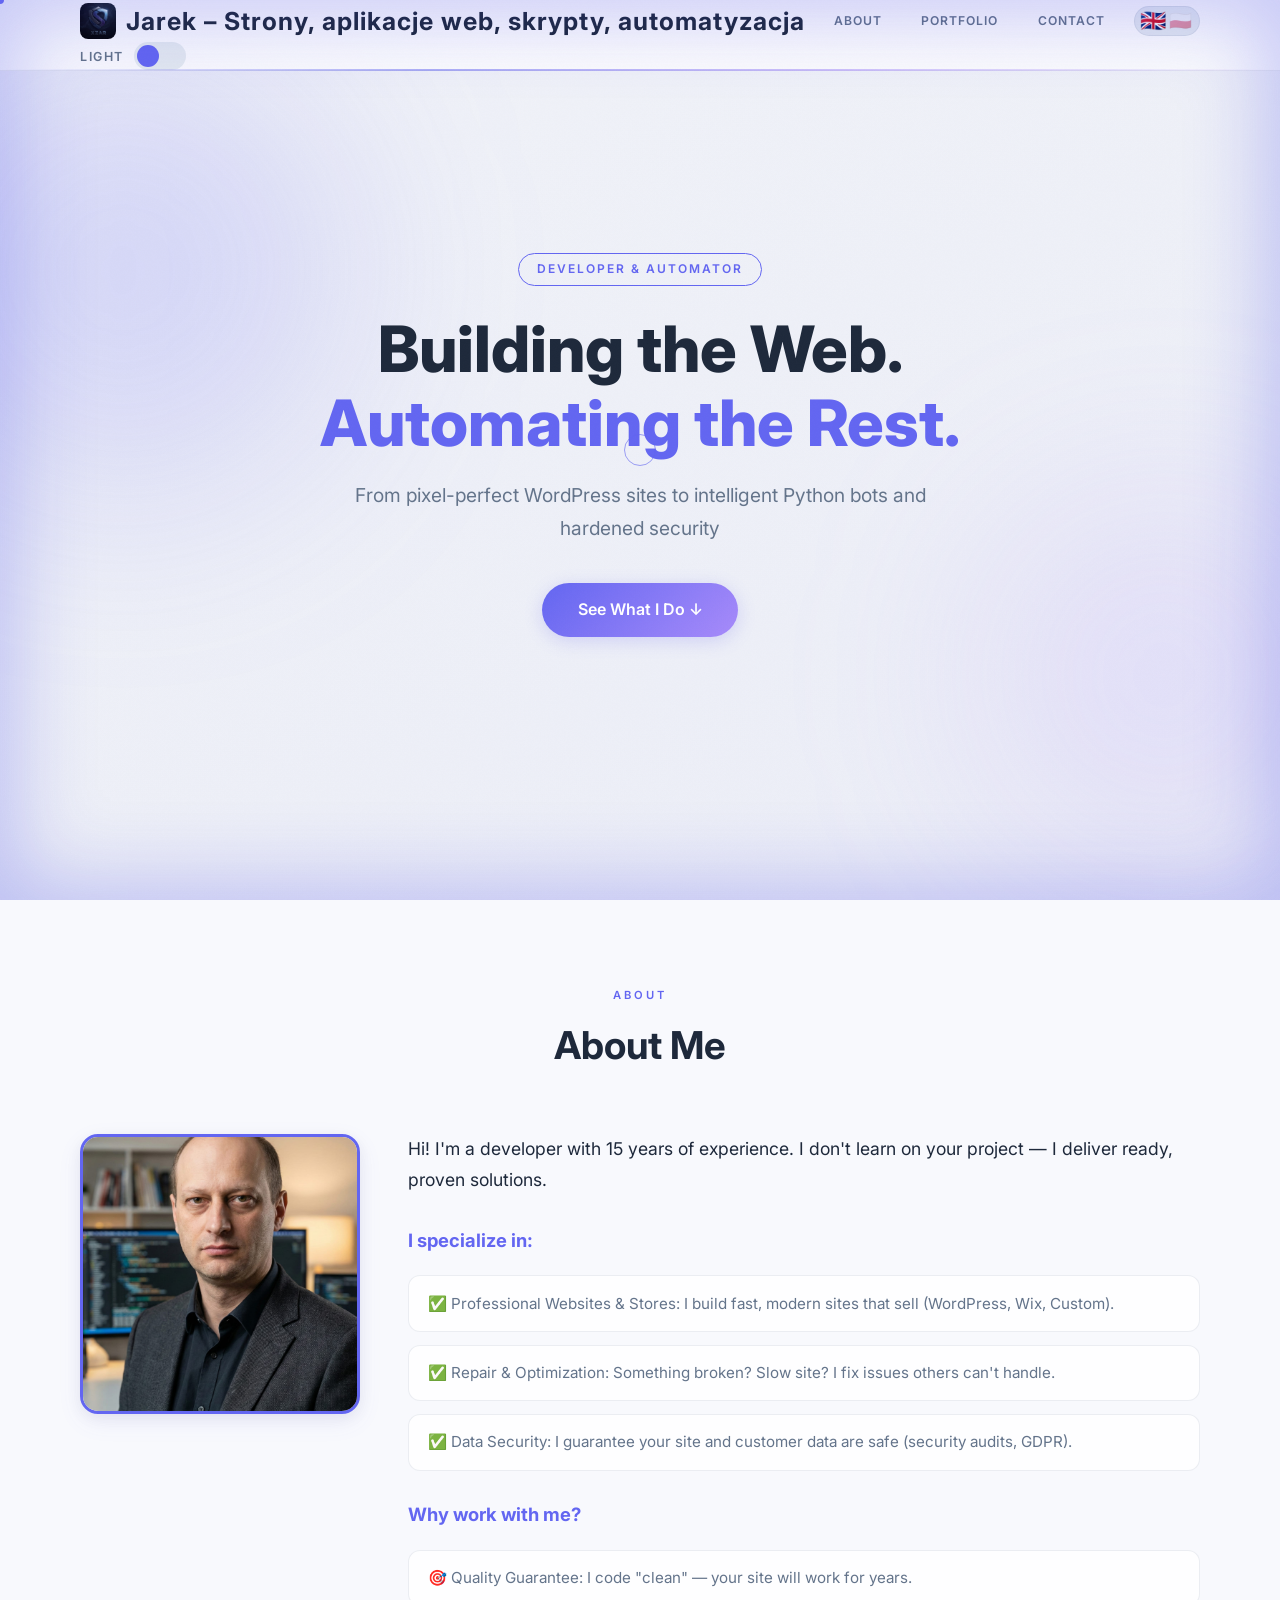
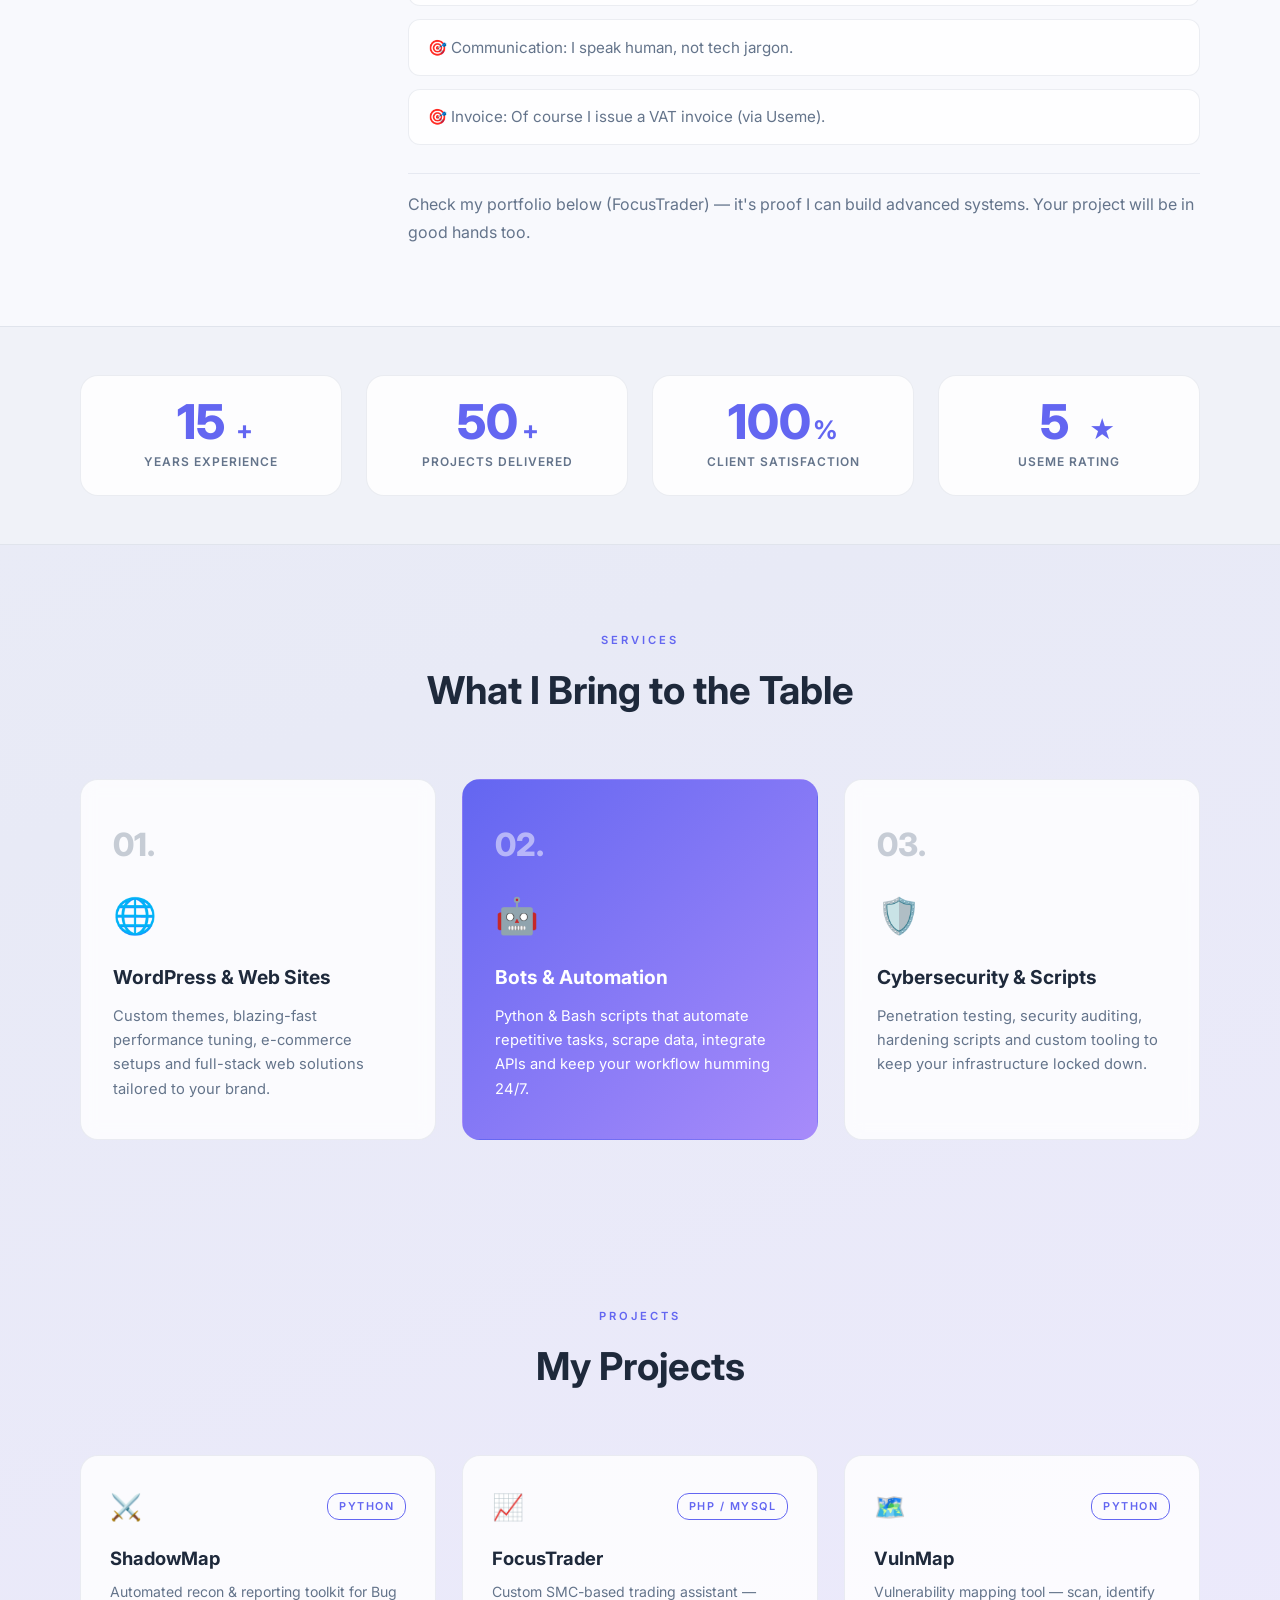
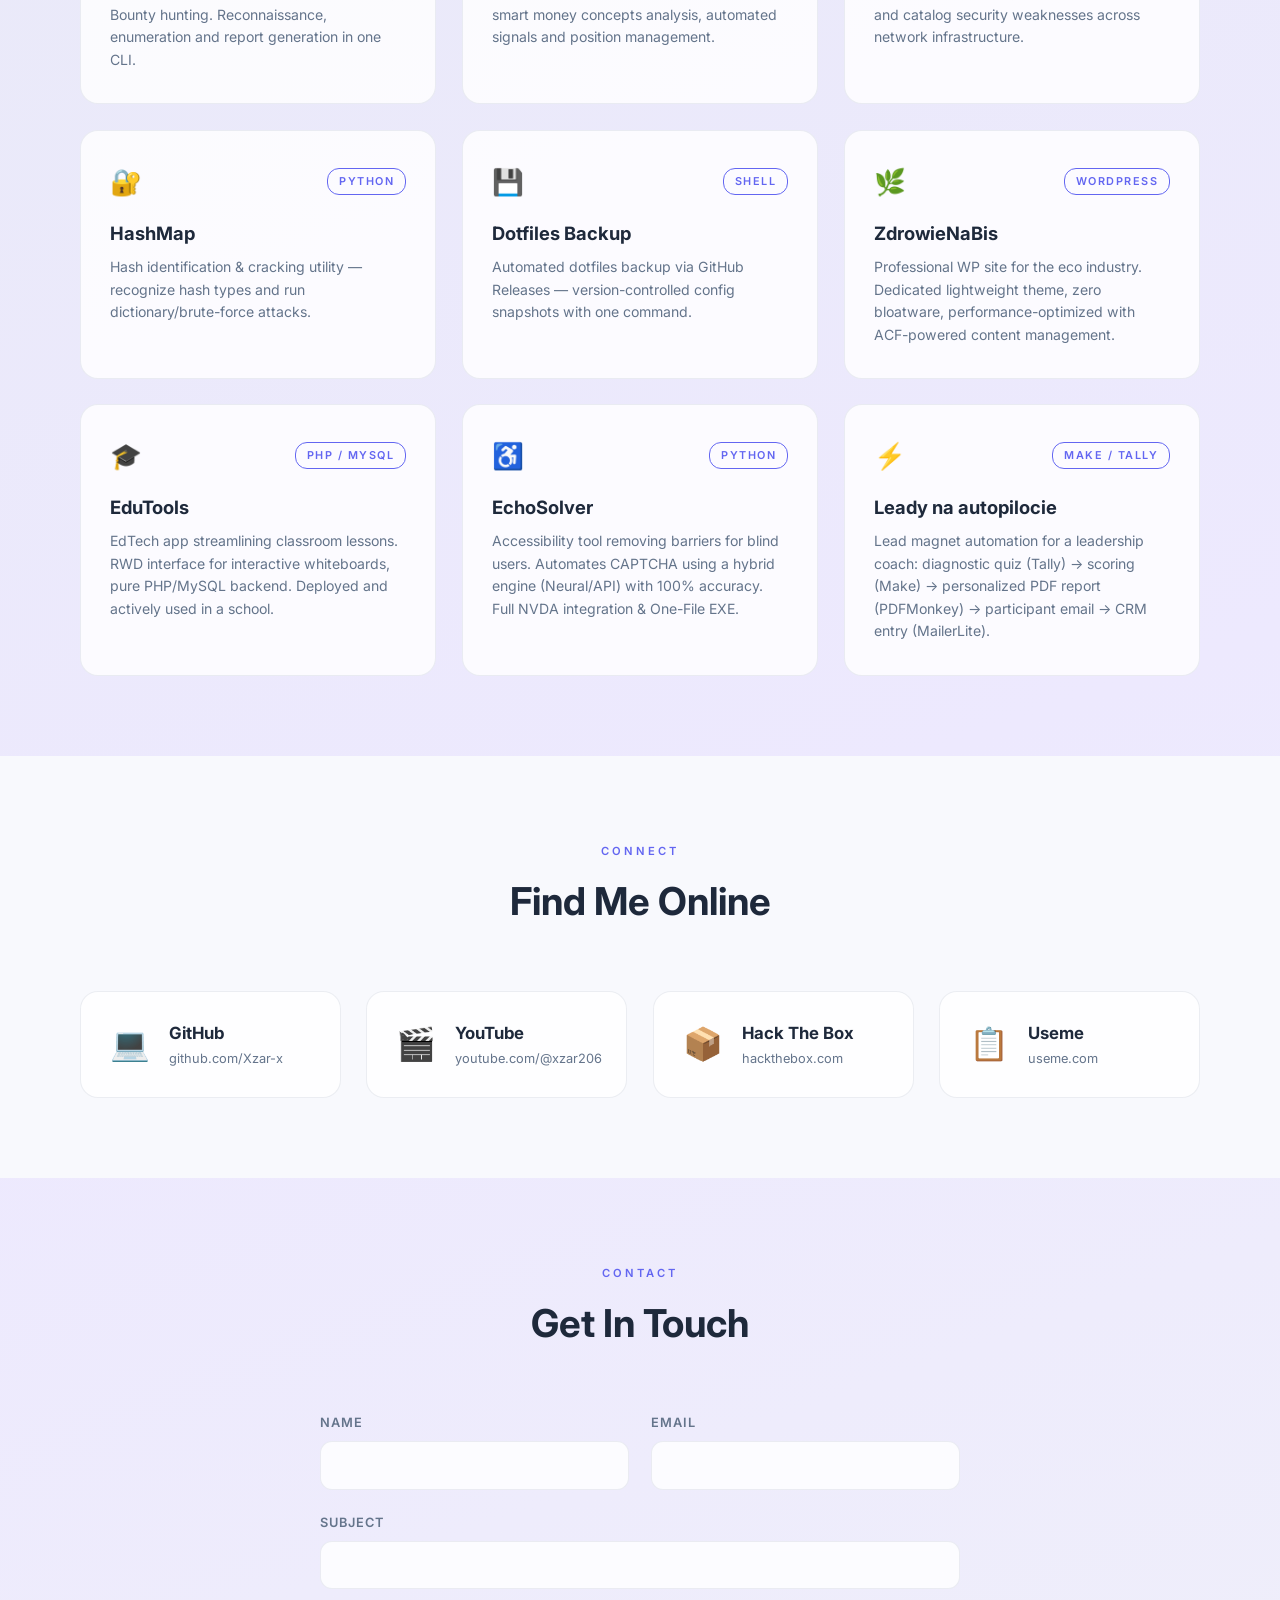
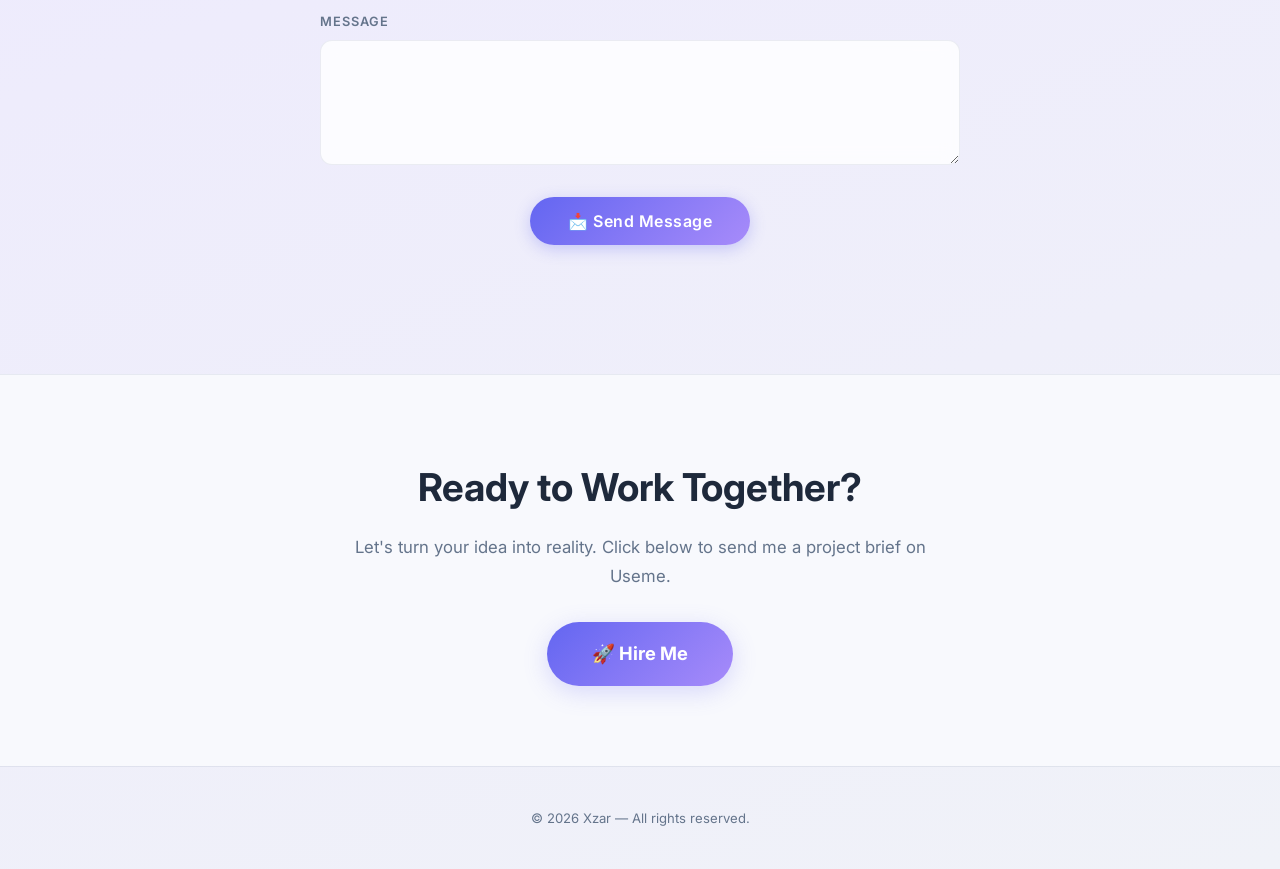
==== commit 12cc9fbc: "poprawa hero" ====
--- a/index.html
+++ b/index.html
@@ -102,7 +102,7 @@
     <div class="container">
       <a href="#" class="logo" aria-label="Home">
         <img src="logo.png" alt="Xzar-x Logo" class="logo__img" />
-        <span class="logo__text">Jarosław</span>
+        <span class="logo__text">Jarek – Strony, aplikacje web, skrypty, automatyzacja</span>
       </a>
 
       <!-- Main Navigation -->
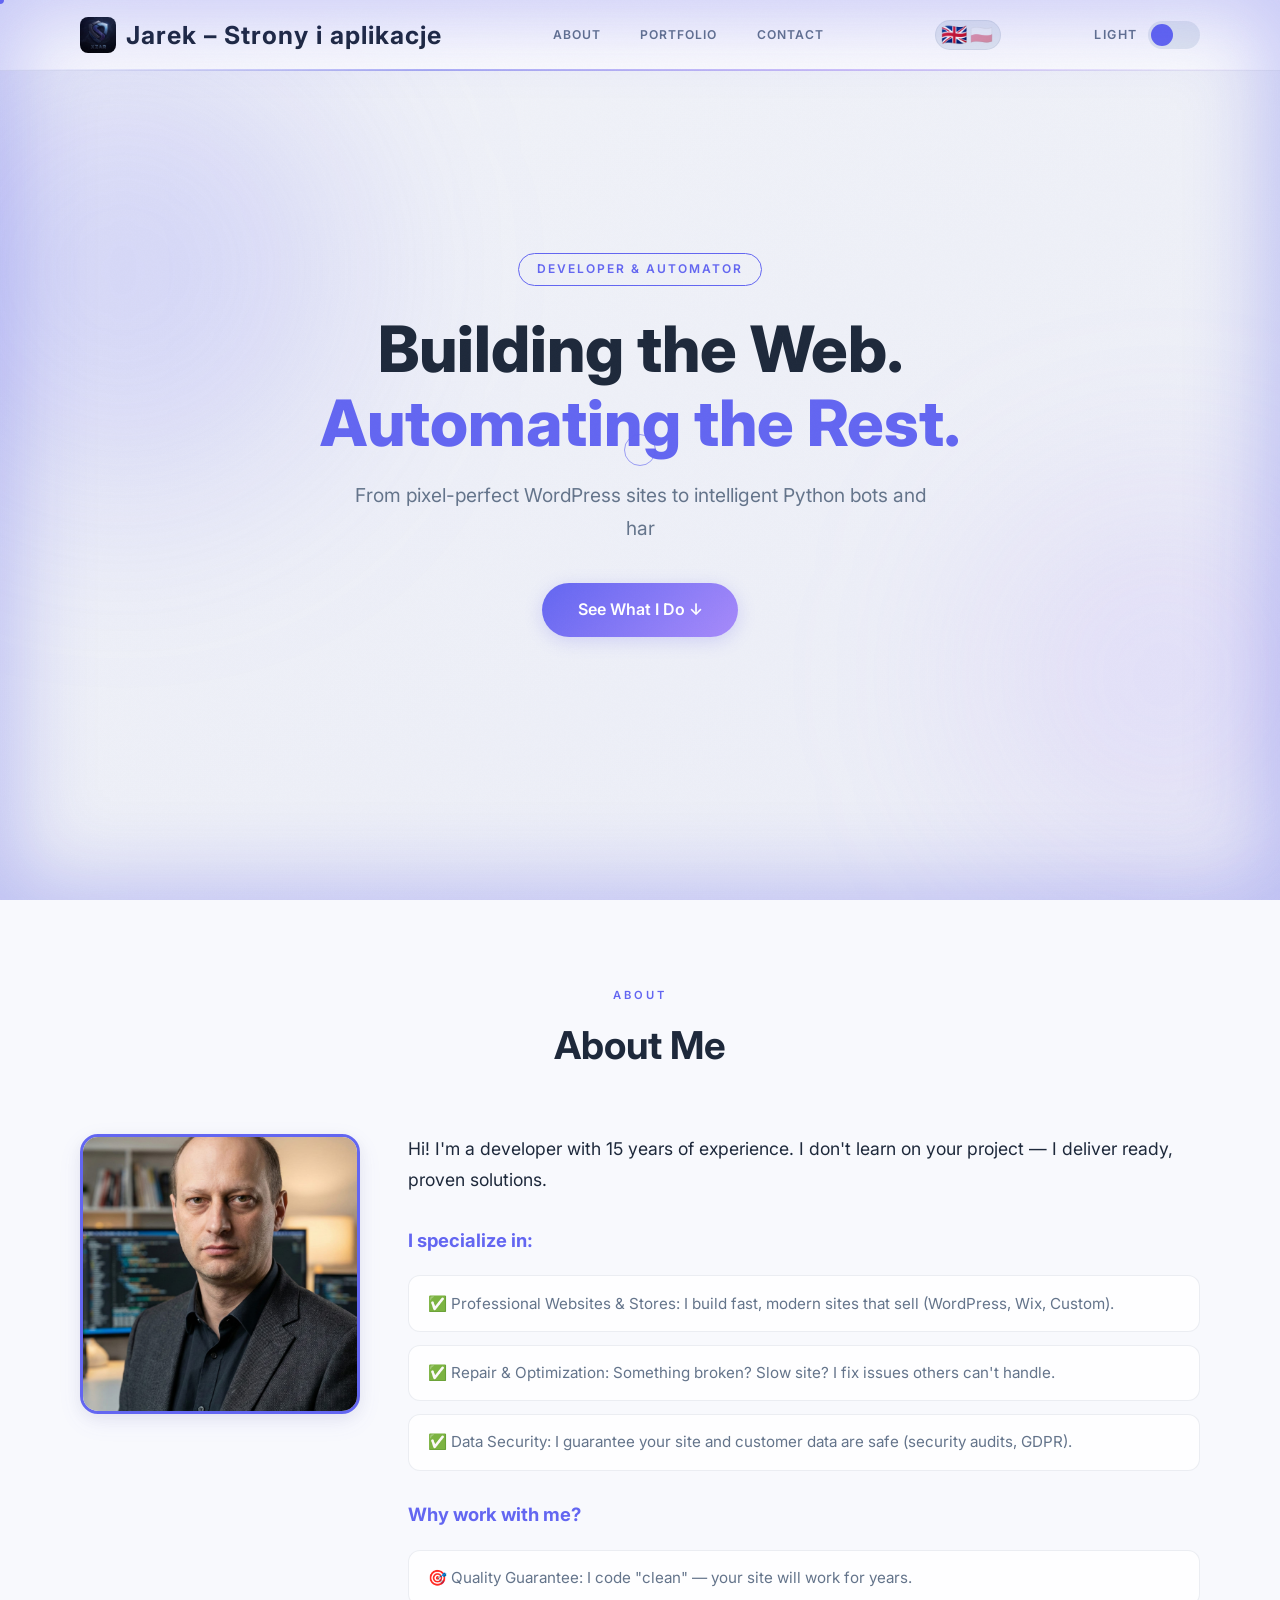
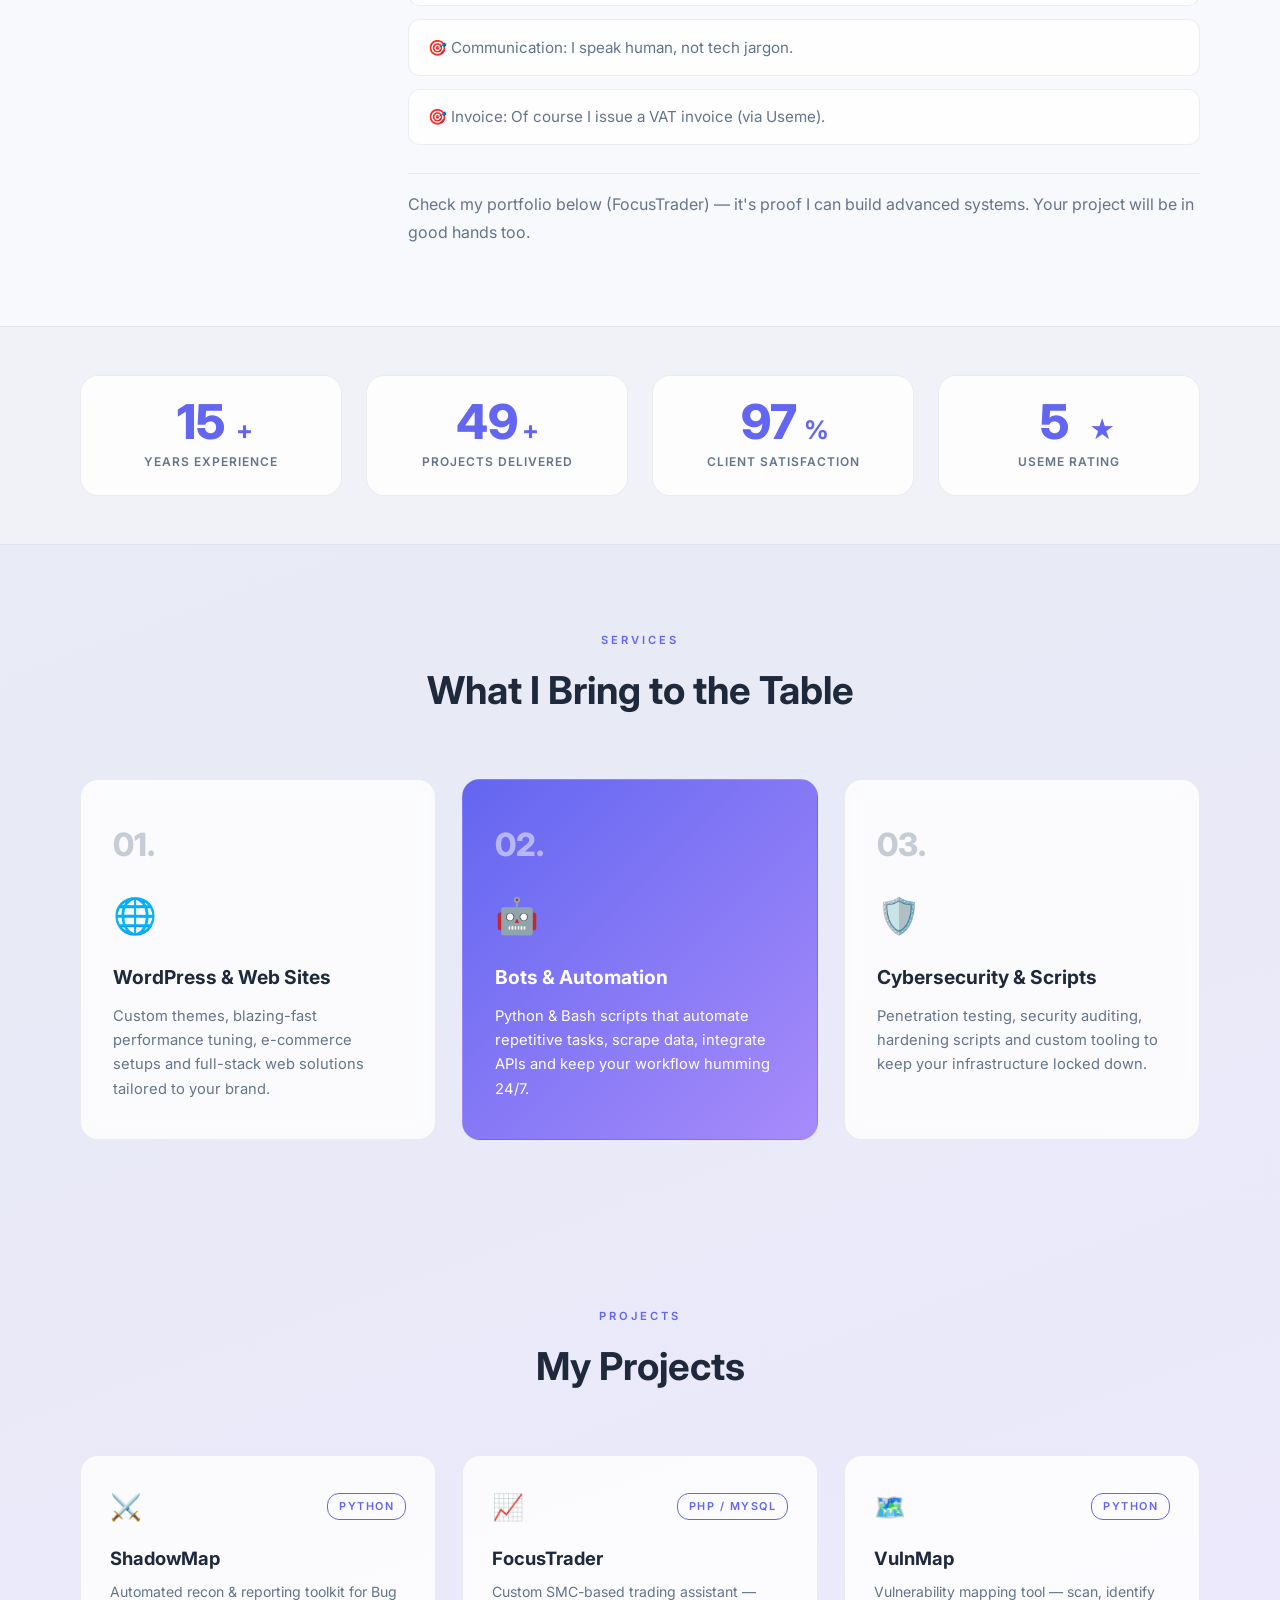
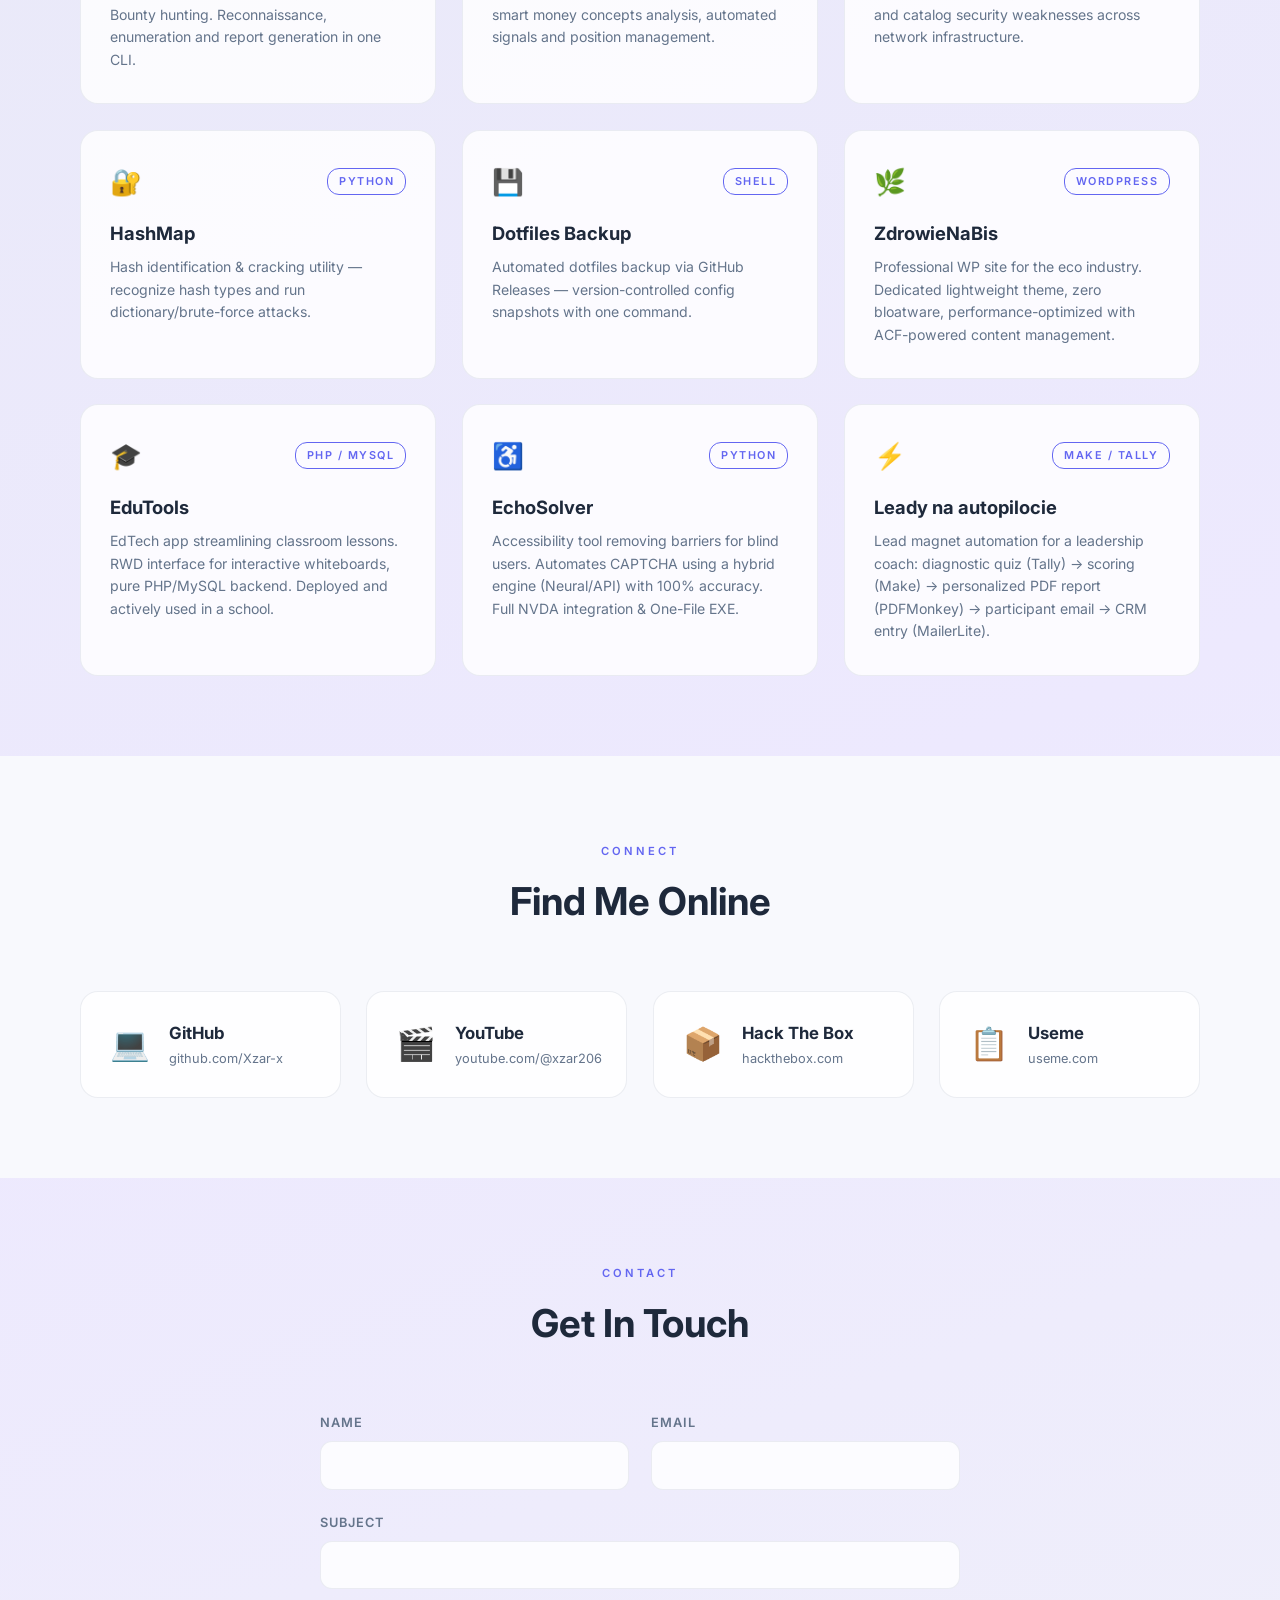
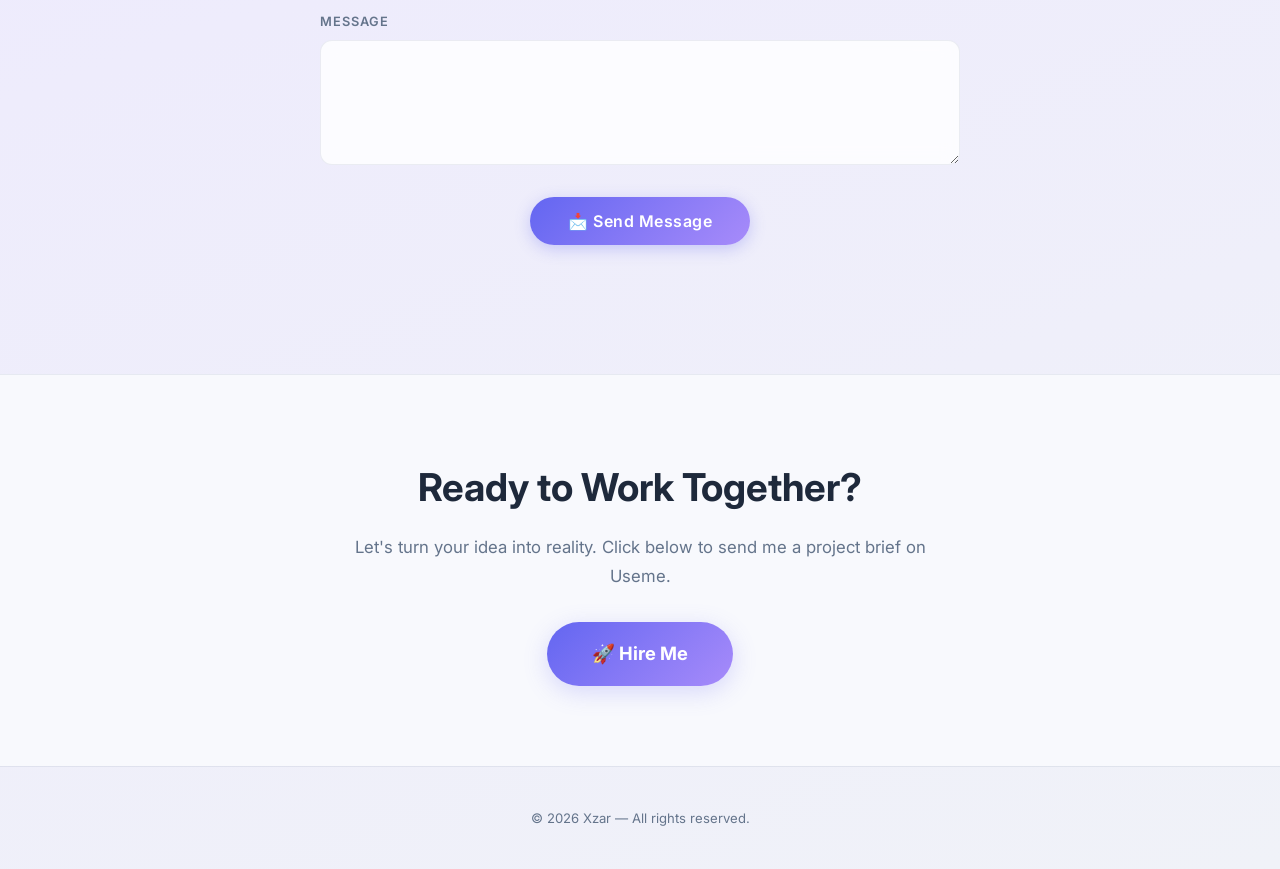
==== commit 1f0167f3: "poprawa hero" ====
--- a/index.html
+++ b/index.html
@@ -102,7 +102,7 @@
     <div class="container">
       <a href="#" class="logo" aria-label="Home">
         <img src="logo.png" alt="Xzar-x Logo" class="logo__img" />
-        <span class="logo__text">Jarek – Strony, aplikacje web, skrypty, automatyzacja</span>
+        <span class="logo__text">Jarek – Strony i aplikacje</span>
       </a>
 
       <!-- Main Navigation -->
